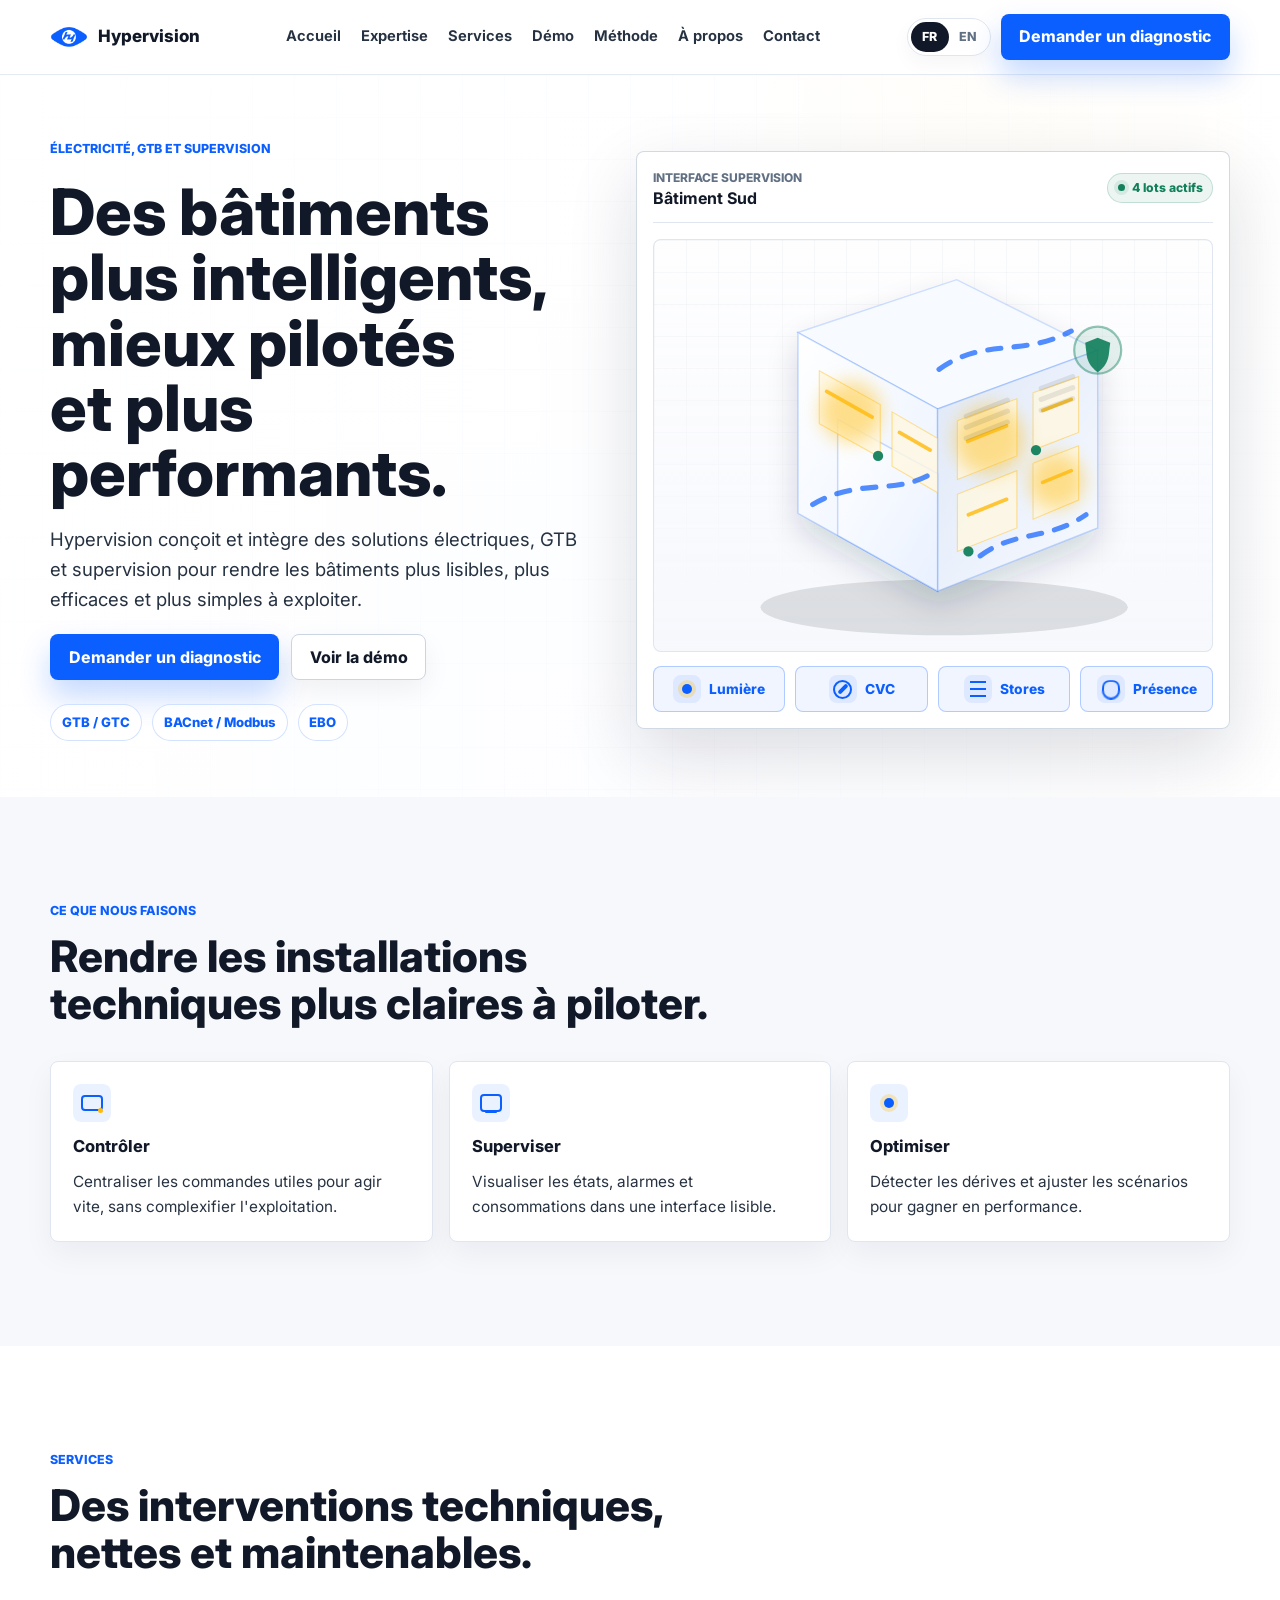
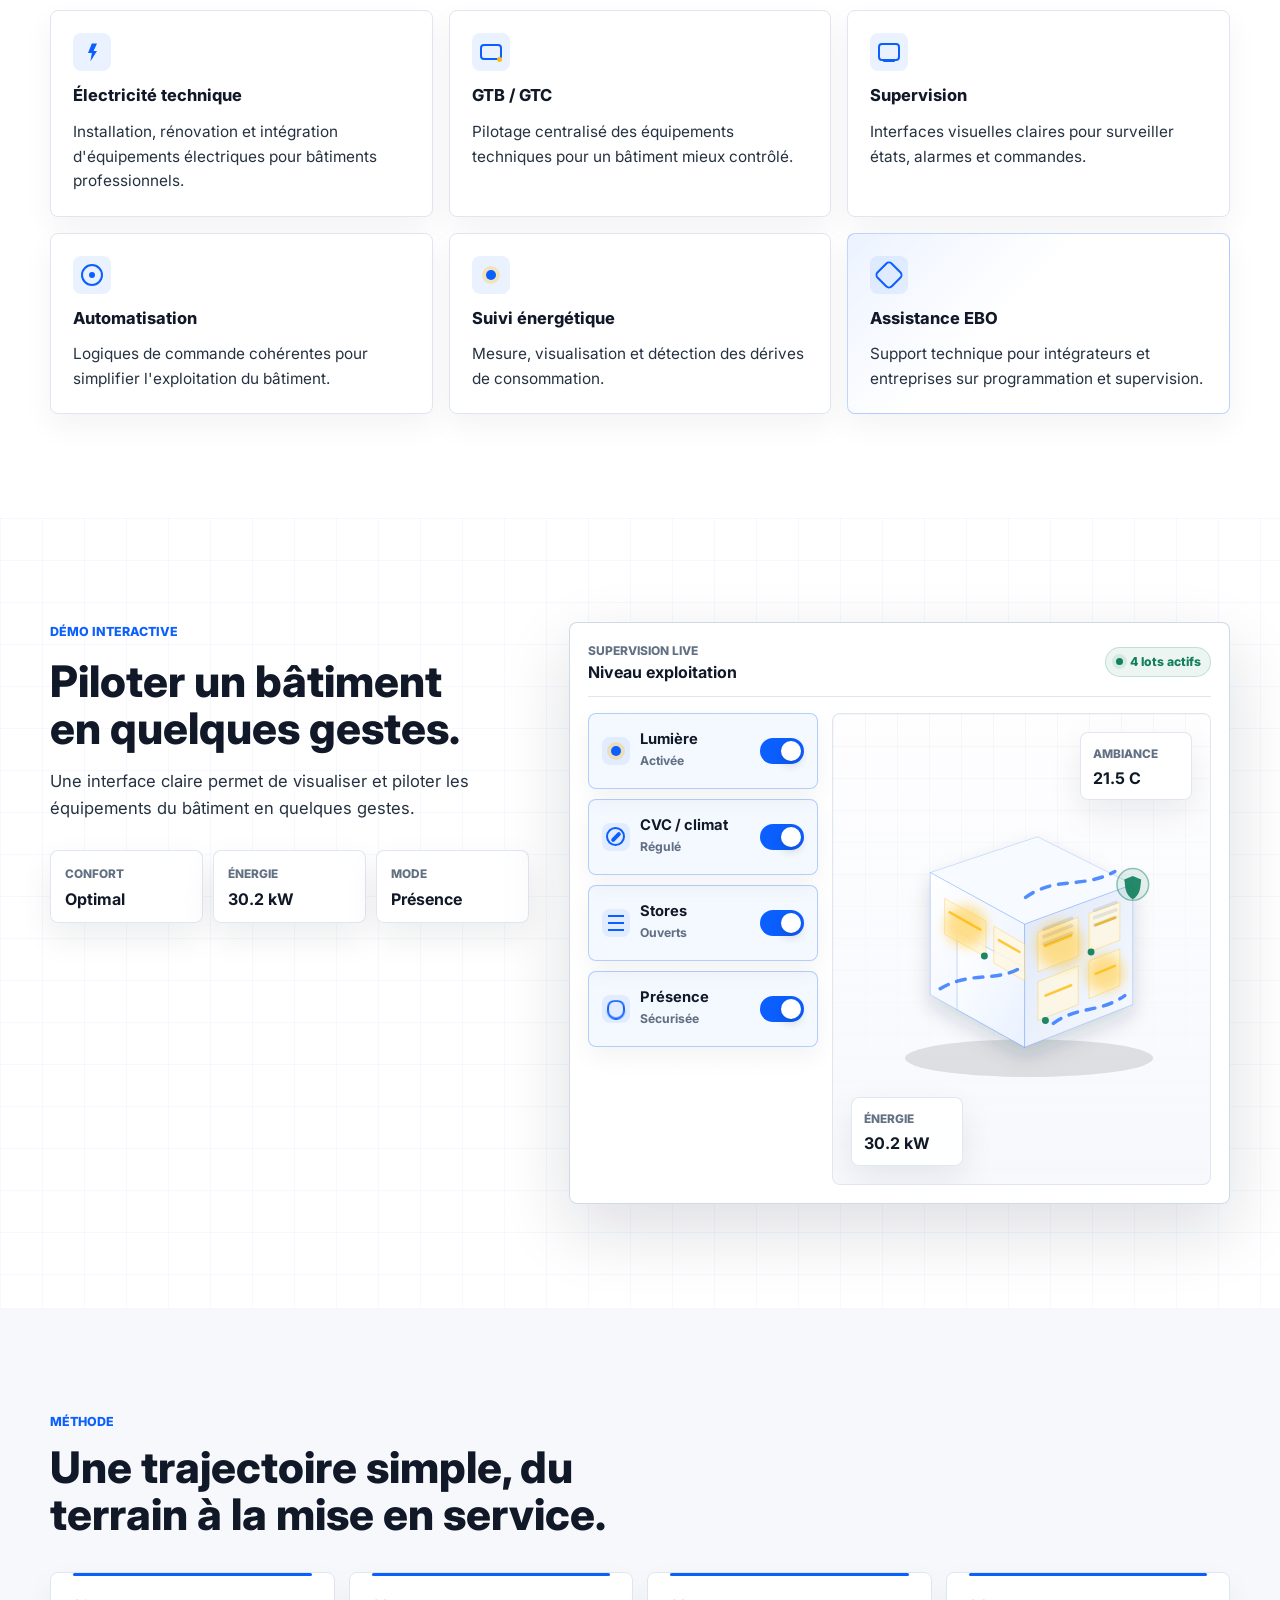
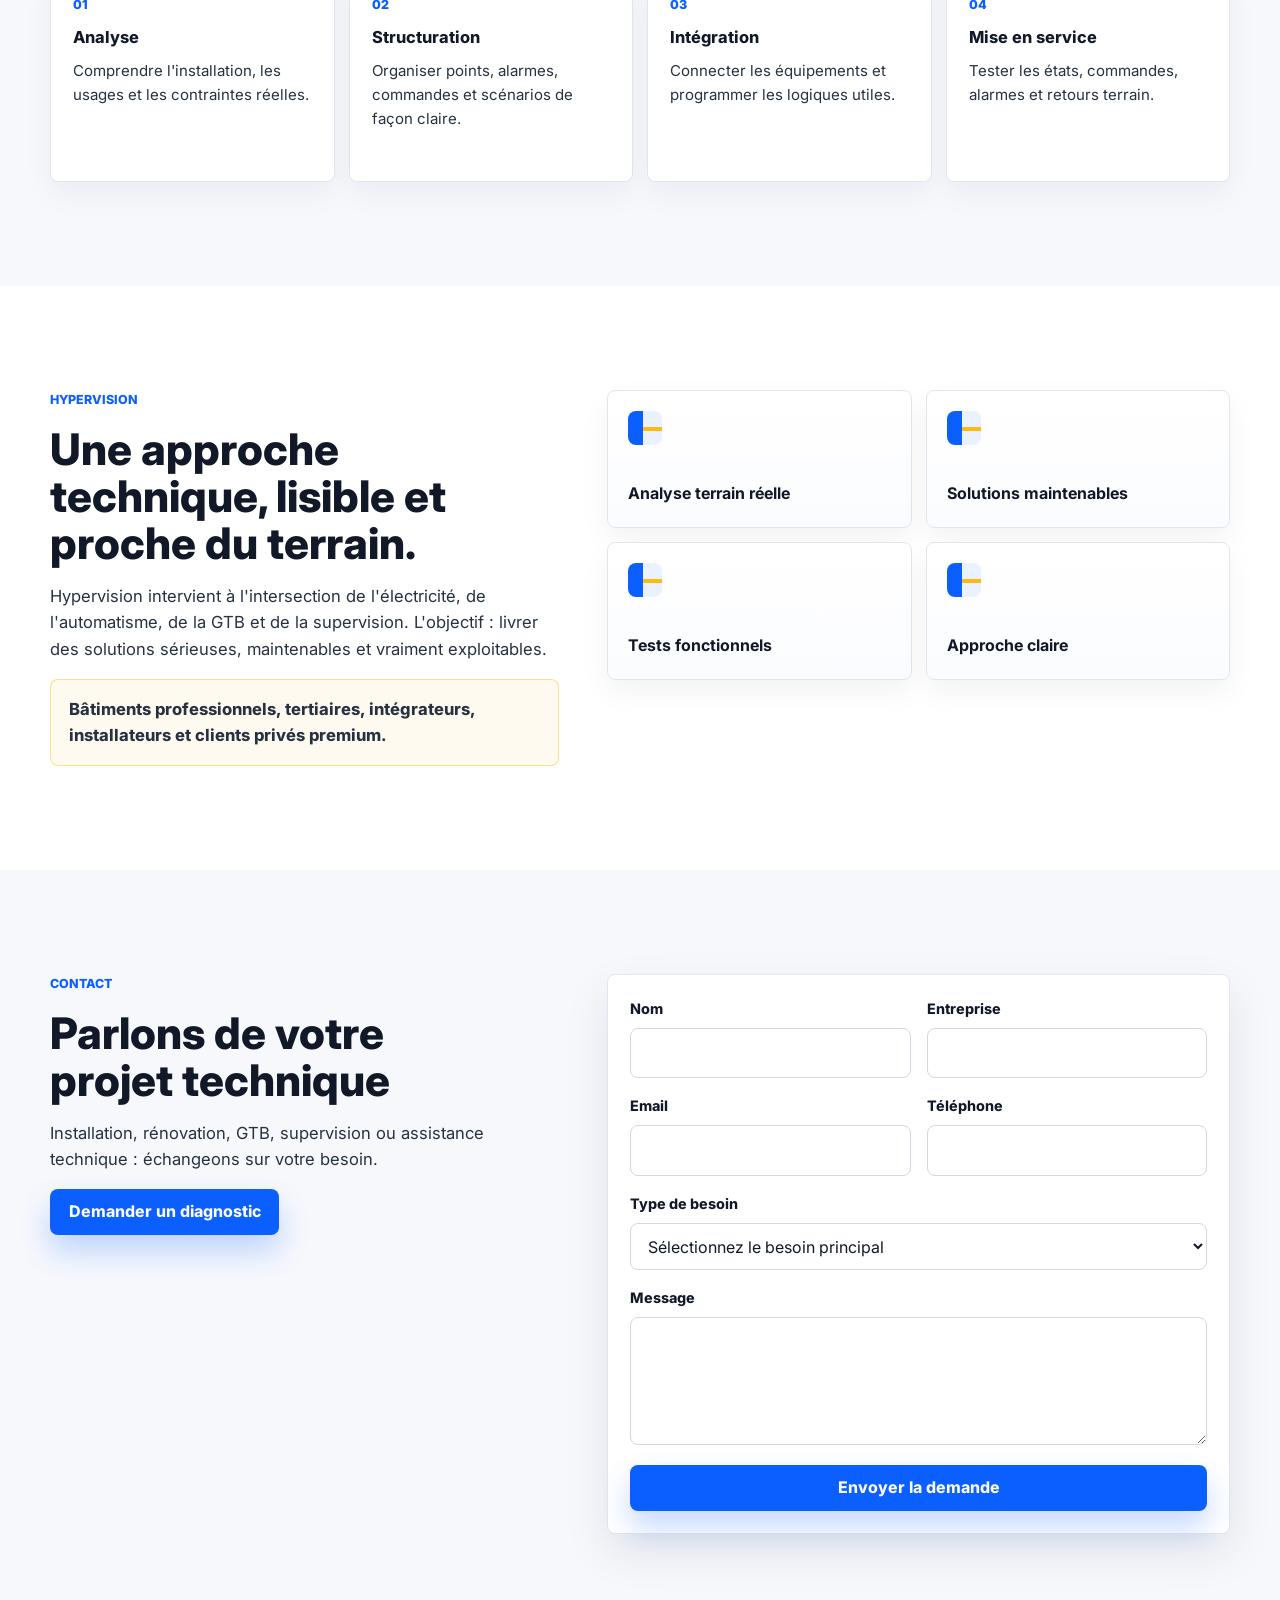
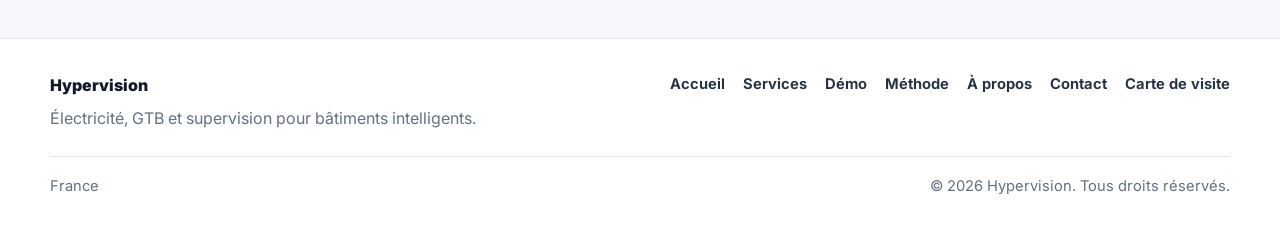
==== index.html @ f136e0fd "Version 5.1 (Cart link)" ====
<!doctype html>
<html lang="fr">
  <head>
    <meta charset="UTF-8" />
    <meta name="viewport" content="width=device-width, initial-scale=1.0" />
    <title>Hypervision - &Eacute;lectricit&eacute;, GTB et supervision pour b&acirc;timents intelligents</title>
    <meta
      name="description"
      content="Hypervision con&ccedil;oit et int&egrave;gre des solutions d'&eacute;lectricit&eacute; technique, GTB, supervision, automatisation et suivi &eacute;nerg&eacute;tique pour rendre les b&acirc;timents plus lisibles et performants."
    />
    <meta
      name="keywords"
      content="GTB, GTC, BMS, smart building, supervision b&acirc;timent, hypervision, &eacute;lectricit&eacute; technique, automatisation b&acirc;timent, suivi &eacute;nerg&eacute;tique, BACnet, Modbus, EBO"
    />
    <meta name="author" content="Hypervision" />
    <meta name="theme-color" content="#0C5FFF" />
    <meta property="og:type" content="website" />
    <meta property="og:locale" content="fr_FR" />
    <meta property="og:site_name" content="Hypervision" />
    <meta
      property="og:title"
      content="Hypervision - &Eacute;lectricit&eacute;, GTB et supervision pour b&acirc;timents intelligents"
    />
    <meta
      property="og:description"
      content="&Eacute;lectricit&eacute; technique, GTB, supervision, automatisation et suivi &eacute;nerg&eacute;tique pour b&acirc;timents professionnels et intelligents."
    />
    <meta property="og:image" content="assets/img/favicon.png" />
    <meta name="twitter:card" content="summary_large_image" />
    <link rel="preconnect" href="https://fonts.googleapis.com" />
    <link rel="preconnect" href="https://fonts.gstatic.com" crossorigin />
    <link
      href="https://fonts.googleapis.com/css2?family=Inter:wght@400;500;600;700;800&display=swap"
      rel="stylesheet"
    />
    <link rel="icon" type="image/png" href="assets/img/favicon.png" />
    <link rel="stylesheet" href="styles.css" />
  </head>
  <body>
    <header class="site-header">
      <nav class="container nav" aria-label="Navigation principale">
        <a class="brand-lockup" href="#accueil" aria-label="Hypervision accueil">
          <img src="assets/img/favicon.png" alt="" aria-hidden="true" />
          <span>Hypervision</span>
        </a>

        <div class="nav-panel" id="site-navigation">
          <a href="#accueil" data-i18n="navHome">Accueil</a>
          <a href="#actions" data-i18n="navActions">Expertise</a>
          <a href="#services" data-i18n="navServices">Services</a>
          <a href="#demo" data-i18n="navDemo">D&eacute;mo</a>
          <a href="#methode" data-i18n="navMethod">M&eacute;thode</a>
          <a href="#apropos" data-i18n="navAbout">&Agrave; propos</a>
          <a href="#contact" data-i18n="navContact">Contact</a>
          <a class="btn btn-primary nav-mobile-cta" href="#contact" data-i18n="diagnosticCta">Demander un diagnostic</a>
        </div>

        <div class="header-actions">
          <div class="lang-switch" role="group" aria-label="Choix de la langue">
            <button class="lang-btn is-active" type="button" data-lang="fr" aria-pressed="true">FR</button>
            <button class="lang-btn" type="button" data-lang="en" aria-pressed="false">EN</button>
          </div>
          <a class="btn btn-primary nav-cta" href="#contact" data-i18n="diagnosticCta">Demander un diagnostic</a>
          <button class="menu-toggle" type="button" aria-controls="site-navigation" aria-expanded="false">
            <span class="menu-line"></span>
            <span class="menu-line"></span>
            <span class="menu-line"></span>
            <span class="visually-hidden" data-i18n="menuLabel">Ouvrir la navigation</span>
          </button>
        </div>
      </nav>
    </header>

    <main>
      <section class="hero-section" id="accueil">
        <div class="container hero-grid">
          <div class="hero-copy reveal">
            <p class="eyebrow" data-i18n="heroKicker">&Eacute;lectricit&eacute;, GTB et supervision</p>
            <h1 data-i18n="heroTitle">Des b&acirc;timents plus intelligents, mieux pilot&eacute;s et plus performants.</h1>
            <p class="hero-subtitle" data-i18n="heroSubtitle">
              Hypervision con&ccedil;oit et int&egrave;gre des solutions &eacute;lectriques, GTB et supervision pour rendre les b&acirc;timents plus lisibles, plus efficaces et plus simples &agrave; exploiter.
            </p>
            <div class="hero-actions">
              <a class="btn btn-primary" href="#contact" data-i18n="heroPrimary">Demander un diagnostic</a>
              <a class="btn btn-secondary" href="#demo" data-i18n="heroSecondary">Voir la d&eacute;mo</a>
            </div>
            <div class="hero-signals" aria-label="Expertises cl&eacute;s">
              <span>GTB / GTC</span>
              <span>BACnet / Modbus</span>
              <span>EBO</span>
            </div>
          </div>

          <div class="hero-demo reveal" data-smart-demo="hero">
            <div class="demo-shell demo-shell-compact" aria-label="Aper&ccedil;u interactif de pilotage smart building">
              <div class="demo-topbar">
                <div>
                  <span class="demo-kicker" data-i18n="heroDemoKicker">Interface supervision</span>
                  <strong data-i18n="heroDemoTitle">B&acirc;timent Sud</strong>
                </div>
                <span class="live-indicator" data-status-summary>4 lots actifs</span>
              </div>

              <div class="building-card">
                <div class="ambient-grid" aria-hidden="true"></div>
                <svg class="building-svg" viewBox="0 0 760 560" role="img" aria-labelledby="hero-building-title">
                  <title id="hero-building-title">Illustration interactive d'un b&acirc;timent supervis&eacute;</title>
                  <defs>
                    <linearGradient id="glassHero" x1="0" x2="1" y1="0" y2="1">
                      <stop offset="0%" stop-color="#ffffff" />
                      <stop offset="100%" stop-color="#e9f1ff" />
                    </linearGradient>
                    <linearGradient id="sideHero" x1="0" x2="1" y1="0" y2="1">
                      <stop offset="0%" stop-color="#dfe8f8" />
                      <stop offset="100%" stop-color="#f7faff" />
                    </linearGradient>
                    <filter id="softShadowHero" x="-20%" y="-20%" width="140%" height="150%">
                      <feDropShadow dx="0" dy="20" stdDeviation="20" flood-color="#13233f" flood-opacity="0.16" />
                    </filter>
                  </defs>
                  <g class="building-shadow">
                    <ellipse cx="395" cy="500" rx="250" ry="38"></ellipse>
                  </g>
                  <g class="building-body" filter="url(#softShadowHero)">
                    <polygon class="roof-plane" points="196 126 412 54 604 150 386 230"></polygon>
                    <polygon class="left-plane" points="196 126 386 230 386 478 196 372"></polygon>
                    <polygon class="right-plane" points="386 230 604 150 604 392 386 478"></polygon>
                    <polygon class="front-plane" points="250 244 386 318 386 478 250 402"></polygon>
                  </g>
                  <g class="room-grid">
                    <polygon class="room room-a" points="225 178 308 224 308 296 225 250"></polygon>
                    <polygon class="room room-b" points="324 234 386 270 386 344 324 308"></polygon>
                    <polygon class="room room-c" points="413 246 494 216 494 294 413 326"></polygon>
                    <polygon class="room room-d" points="516 208 578 186 578 262 516 286"></polygon>
                    <polygon class="room room-e" points="413 346 494 314 494 392 413 424"></polygon>
                    <polygon class="room room-f" points="516 304 578 280 578 354 516 380"></polygon>
                  </g>
                  <g class="room-light">
                    <circle cx="268" cy="234" r="42"></circle>
                    <circle cx="457" cy="272" r="48"></circle>
                    <circle cx="548" cy="328" r="38"></circle>
                  </g>
                  <g class="window-lines">
                    <path d="M235 206 L297 241"></path>
                    <path d="M334 262 L376 286"></path>
                    <path d="M427 274 L480 253"></path>
                    <path d="M529 232 L568 217"></path>
                    <path d="M428 374 L480 353"></path>
                    <path d="M529 330 L568 314"></path>
                  </g>
                  <g class="blind-set">
                    <path d="M425 258 L481 236"></path>
                    <path d="M425 273 L481 251"></path>
                    <path d="M425 288 L481 266"></path>
                    <path d="M527 220 L570 204"></path>
                    <path d="M527 235 L570 219"></path>
                    <path d="M527 250 L570 234"></path>
                  </g>
                  <g class="hvac-flow">
                    <path d="M216 360 C280 322 332 350 384 314"></path>
                    <path d="M388 176 C450 132 500 160 568 124"></path>
                    <path d="M444 430 C493 394 536 410 588 374"></path>
                  </g>
                  <g class="security-layer">
                    <circle cx="604" cy="150" r="32"></circle>
                    <path d="M604 133 L621 140 L619 157 C617 169 610 176 604 180 C598 176 591 169 589 157 L587 140 Z"></path>
                  </g>
                  <g class="presence-dots">
                    <circle cx="305" cy="294" r="7"></circle>
                    <circle cx="520" cy="286" r="7"></circle>
                    <circle cx="428" cy="424" r="7"></circle>
                  </g>
                </svg>
              </div>

              <div class="hero-control-row" aria-label="Commandes rapides">
                <button class="control-chip" type="button" data-demo-control="lights" aria-pressed="true">
                  <span class="chip-icon chip-icon-light" aria-hidden="true"></span>
                  <span data-i18n="controlLights">Lumi&egrave;re</span>
                </button>
                <button class="control-chip" type="button" data-demo-control="climate" aria-pressed="true">
                  <span class="chip-icon chip-icon-climate" aria-hidden="true"></span>
                  <span data-i18n="controlClimate">CVC</span>
                </button>
                <button class="control-chip" type="button" data-demo-control="blinds" aria-pressed="true">
                  <span class="chip-icon chip-icon-blinds" aria-hidden="true"></span>
                  <span data-i18n="controlBlinds">Stores</span>
                </button>
                <button class="control-chip" type="button" data-demo-control="security" aria-pressed="true">
                  <span class="chip-icon chip-icon-security" aria-hidden="true"></span>
                  <span data-i18n="controlSecurity">Pr&eacute;sence</span>
                </button>
              </div>
            </div>
          </div>
        </div>
      </section>

      <section class="section actions-section" id="actions">
        <div class="container">
          <div class="section-heading reveal">
            <p class="eyebrow" data-i18n="actionsEyebrow">Ce que nous faisons</p>
            <h2 data-i18n="actionsTitle">Rendre les installations techniques plus claires &agrave; piloter.</h2>
          </div>

          <div class="action-grid">
            <article class="premium-card reveal">
              <span class="card-icon icon-control" aria-hidden="true"></span>
              <h3 data-i18n="actionControlTitle">Contr&ocirc;ler</h3>
              <p data-i18n="actionControlText">Centraliser les commandes utiles pour agir vite, sans complexifier l'exploitation.</p>
            </article>
            <article class="premium-card reveal">
              <span class="card-icon icon-supervise" aria-hidden="true"></span>
              <h3 data-i18n="actionSuperviseTitle">Superviser</h3>
              <p data-i18n="actionSuperviseText">Visualiser les &eacute;tats, alarmes et consommations dans une interface lisible.</p>
            </article>
            <article class="premium-card reveal">
              <span class="card-icon icon-optimize" aria-hidden="true"></span>
              <h3 data-i18n="actionOptimizeTitle">Optimiser</h3>
              <p data-i18n="actionOptimizeText">D&eacute;tecter les d&eacute;rives et ajuster les sc&eacute;narios pour gagner en performance.</p>
            </article>
          </div>
        </div>
      </section>

      <section class="section services-section" id="services">
        <div class="container">
          <div class="section-heading reveal">
            <p class="eyebrow" data-i18n="servicesEyebrow">Services</p>
            <h2 data-i18n="servicesTitle">Des interventions techniques, nettes et maintenables.</h2>
          </div>

          <div class="service-grid">
            <article class="service-card reveal">
              <span class="service-icon service-icon-electric" aria-hidden="true"></span>
              <h3 data-i18n="serviceElectricalTitle">&Eacute;lectricit&eacute; technique</h3>
              <p data-i18n="serviceElectricalText">Installation, r&eacute;novation et int&eacute;gration d'&eacute;quipements &eacute;lectriques pour b&acirc;timents professionnels.</p>
            </article>
            <article class="service-card reveal">
              <span class="service-icon service-icon-bms" aria-hidden="true"></span>
              <h3 data-i18n="serviceBmsTitle">GTB / GTC</h3>
              <p data-i18n="serviceBmsText">Pilotage centralis&eacute; des &eacute;quipements techniques pour un b&acirc;timent mieux contr&ocirc;l&eacute;.</p>
            </article>
            <article class="service-card reveal">
              <span class="service-icon service-icon-screen" aria-hidden="true"></span>
              <h3 data-i18n="serviceSupervisionTitle">Supervision</h3>
              <p data-i18n="serviceSupervisionText">Interfaces visuelles claires pour surveiller &eacute;tats, alarmes et commandes.</p>
            </article>
            <article class="service-card reveal">
              <span class="service-icon service-icon-automation" aria-hidden="true"></span>
              <h3 data-i18n="serviceAutomationTitle">Automatisation</h3>
              <p data-i18n="serviceAutomationText">Logiques de commande coh&eacute;rentes pour simplifier l'exploitation du b&acirc;timent.</p>
            </article>
            <article class="service-card reveal">
              <span class="service-icon service-icon-energy" aria-hidden="true"></span>
              <h3 data-i18n="serviceEnergyTitle">Suivi &eacute;nerg&eacute;tique</h3>
              <p data-i18n="serviceEnergyText">Mesure, visualisation et d&eacute;tection des d&eacute;rives de consommation.</p>
            </article>
            <article class="service-card reveal service-card-highlight">
              <span class="service-icon service-icon-support" aria-hidden="true"></span>
              <h3 data-i18n="serviceEboTitle">Assistance EBO</h3>
              <p data-i18n="serviceEboText">Support technique pour int&eacute;grateurs et entreprises sur programmation et supervision.</p>
            </article>
          </div>
        </div>
      </section>

      <section class="section demo-section" id="demo">
        <div class="container demo-layout">
          <div class="demo-copy reveal">
            <p class="eyebrow" data-i18n="demoEyebrow">D&eacute;mo interactive</p>
            <h2 data-i18n="demoTitle">Piloter un b&acirc;timent en quelques gestes.</h2>
            <p data-i18n="demoText">
              Une interface claire permet de visualiser et piloter les &eacute;quipements du b&acirc;timent en quelques gestes.
            </p>
            <div class="demo-metrics" aria-label="Indicateurs de demo">
              <div>
                <span data-i18n="metricComfort">Confort</span>
                <strong data-comfort-value>Optimal</strong>
              </div>
              <div>
                <span data-i18n="metricEnergy">&Eacute;nergie</span>
                <strong data-energy-value>32.4 kW</strong>
              </div>
              <div>
                <span data-i18n="metricMode">Mode</span>
                <strong data-mode-value>Pr&eacute;sence</strong>
              </div>
            </div>
          </div>

          <div class="demo-shell demo-shell-large reveal" data-smart-demo="main" aria-label="D&eacute;mo interactive smart building">
            <div class="demo-topbar">
              <div>
                <span class="demo-kicker" data-i18n="demoPanelKicker">Supervision live</span>
                <strong data-i18n="demoPanelTitle">Niveau exploitation</strong>
              </div>
              <span class="live-indicator" data-status-summary>4 lots actifs</span>
            </div>

            <div class="demo-workspace">
              <div class="control-panel" aria-label="Commandes du b&acirc;timent">
                <button class="smart-switch" type="button" data-demo-control="lights" aria-pressed="true">
                  <span class="switch-copy">
                    <span class="switch-icon switch-icon-light" aria-hidden="true"></span>
                    <span>
                      <strong data-i18n="switchLightsTitle">Lumi&egrave;re</strong>
                      <small data-control-state="lights">Activ&eacute;e</small>
                    </span>
                  </span>
                  <span class="switch-track" aria-hidden="true"><span></span></span>
                </button>
                <button class="smart-switch" type="button" data-demo-control="climate" aria-pressed="true">
                  <span class="switch-copy">
                    <span class="switch-icon switch-icon-climate" aria-hidden="true"></span>
                    <span>
                      <strong data-i18n="switchClimateTitle">CVC / climat</strong>
                      <small data-control-state="climate">R&eacute;gul&eacute;</small>
                    </span>
                  </span>
                  <span class="switch-track" aria-hidden="true"><span></span></span>
                </button>
                <button class="smart-switch" type="button" data-demo-control="blinds" aria-pressed="true">
                  <span class="switch-copy">
                    <span class="switch-icon switch-icon-blinds" aria-hidden="true"></span>
                    <span>
                      <strong data-i18n="switchBlindsTitle">Stores</strong>
                      <small data-control-state="blinds">Ouverts</small>
                    </span>
                  </span>
                  <span class="switch-track" aria-hidden="true"><span></span></span>
                </button>
                <button class="smart-switch" type="button" data-demo-control="security" aria-pressed="true">
                  <span class="switch-copy">
                    <span class="switch-icon switch-icon-security" aria-hidden="true"></span>
                    <span>
                      <strong data-i18n="switchSecurityTitle">Pr&eacute;sence</strong>
                      <small data-control-state="security">S&eacute;curis&eacute;e</small>
                    </span>
                  </span>
                  <span class="switch-track" aria-hidden="true"><span></span></span>
                </button>
              </div>

              <div class="building-card building-card-large">
                <div class="ambient-grid" aria-hidden="true"></div>
                <svg class="building-svg" viewBox="0 0 760 560" role="img" aria-labelledby="main-building-title">
                  <title id="main-building-title">B&acirc;timent interactif avec zones d'&eacute;clairage, CVC, stores et pr&eacute;sence</title>
                  <defs>
                    <linearGradient id="glassMain" x1="0" x2="1" y1="0" y2="1">
                      <stop offset="0%" stop-color="#ffffff" />
                      <stop offset="100%" stop-color="#e9f1ff" />
                    </linearGradient>
                    <linearGradient id="sideMain" x1="0" x2="1" y1="0" y2="1">
                      <stop offset="0%" stop-color="#dfe8f8" />
                      <stop offset="100%" stop-color="#f7faff" />
                    </linearGradient>
                    <filter id="softShadowMain" x="-20%" y="-20%" width="140%" height="150%">
                      <feDropShadow dx="0" dy="20" stdDeviation="20" flood-color="#13233f" flood-opacity="0.16" />
                    </filter>
                  </defs>
                  <g class="building-shadow">
                    <ellipse cx="395" cy="500" rx="250" ry="38"></ellipse>
                  </g>
                  <g class="building-body" filter="url(#softShadowMain)">
                    <polygon class="roof-plane" points="196 126 412 54 604 150 386 230"></polygon>
                    <polygon class="left-plane" points="196 126 386 230 386 478 196 372"></polygon>
                    <polygon class="right-plane" points="386 230 604 150 604 392 386 478"></polygon>
                    <polygon class="front-plane" points="250 244 386 318 386 478 250 402"></polygon>
                  </g>
                  <g class="room-grid">
                    <polygon class="room room-a" points="225 178 308 224 308 296 225 250"></polygon>
                    <polygon class="room room-b" points="324 234 386 270 386 344 324 308"></polygon>
                    <polygon class="room room-c" points="413 246 494 216 494 294 413 326"></polygon>
                    <polygon class="room room-d" points="516 208 578 186 578 262 516 286"></polygon>
                    <polygon class="room room-e" points="413 346 494 314 494 392 413 424"></polygon>
                    <polygon class="room room-f" points="516 304 578 280 578 354 516 380"></polygon>
                  </g>
                  <g class="room-light">
                    <circle cx="268" cy="234" r="42"></circle>
                    <circle cx="457" cy="272" r="48"></circle>
                    <circle cx="548" cy="328" r="38"></circle>
                  </g>
                  <g class="window-lines">
                    <path d="M235 206 L297 241"></path>
                    <path d="M334 262 L376 286"></path>
                    <path d="M427 274 L480 253"></path>
                    <path d="M529 232 L568 217"></path>
                    <path d="M428 374 L480 353"></path>
                    <path d="M529 330 L568 314"></path>
                  </g>
                  <g class="blind-set">
                    <path d="M425 258 L481 236"></path>
                    <path d="M425 273 L481 251"></path>
                    <path d="M425 288 L481 266"></path>
                    <path d="M527 220 L570 204"></path>
                    <path d="M527 235 L570 219"></path>
                    <path d="M527 250 L570 234"></path>
                  </g>
                  <g class="hvac-flow">
                    <path d="M216 360 C280 322 332 350 384 314"></path>
                    <path d="M388 176 C450 132 500 160 568 124"></path>
                    <path d="M444 430 C493 394 536 410 588 374"></path>
                  </g>
                  <g class="security-layer">
                    <circle cx="604" cy="150" r="32"></circle>
                    <path d="M604 133 L621 140 L619 157 C617 169 610 176 604 180 C598 176 591 169 589 157 L587 140 Z"></path>
                  </g>
                  <g class="presence-dots">
                    <circle cx="305" cy="294" r="7"></circle>
                    <circle cx="520" cy="286" r="7"></circle>
                    <circle cx="428" cy="424" r="7"></circle>
                  </g>
                </svg>

                <div class="floating-status floating-status-energy">
                  <span data-i18n="floatingEnergy">&Eacute;nergie</span>
                  <strong data-energy-value>32.4 kW</strong>
                </div>
                <div class="floating-status floating-status-temp">
                  <span data-i18n="floatingTemp">Ambiance</span>
                  <strong data-temp-value>21.5 C</strong>
                </div>
              </div>
            </div>
          </div>
        </div>
      </section>

      <section class="section method-section" id="methode">
        <div class="container">
          <div class="section-heading reveal">
            <p class="eyebrow" data-i18n="methodEyebrow">M&eacute;thode</p>
            <h2 data-i18n="methodTitle">Une trajectoire simple, du terrain &agrave; la mise en service.</h2>
          </div>

          <ol class="method-list">
            <li class="method-step reveal">
              <span>01</span>
              <h3 data-i18n="methodStep1Title">Analyse</h3>
              <p data-i18n="methodStep1Text">Comprendre l'installation, les usages et les contraintes r&eacute;elles.</p>
            </li>
            <li class="method-step reveal">
              <span>02</span>
              <h3 data-i18n="methodStep2Title">Structuration</h3>
              <p data-i18n="methodStep2Text">Organiser points, alarmes, commandes et sc&eacute;narios de fa&ccedil;on claire.</p>
            </li>
            <li class="method-step reveal">
              <span>03</span>
              <h3 data-i18n="methodStep3Title">Int&eacute;gration</h3>
              <p data-i18n="methodStep3Text">Connecter les &eacute;quipements et programmer les logiques utiles.</p>
            </li>
            <li class="method-step reveal">
              <span>04</span>
              <h3 data-i18n="methodStep4Title">Mise en service</h3>
              <p data-i18n="methodStep4Text">Tester les &eacute;tats, commandes, alarmes et retours terrain.</p>
            </li>
          </ol>
        </div>
      </section>

      <section class="section about-section" id="apropos">
        <div class="container about-grid">
          <div class="about-copy reveal">
            <p class="eyebrow" data-i18n="aboutEyebrow">Hypervision</p>
            <h2 data-i18n="aboutTitle">Une approche technique, lisible et proche du terrain.</h2>
            <p data-i18n="aboutText">
              Hypervision intervient &agrave; l'intersection de l'&eacute;lectricit&eacute;, de l'automatisme, de la GTB et de la supervision. L'objectif : livrer des solutions s&eacute;rieuses, maintenables et vraiment exploitables.
            </p>
            <p class="audience-line" data-i18n="aboutAudience">
              B&acirc;timents professionnels, tertiaires, int&eacute;grateurs, installateurs et clients priv&eacute;s premium.
            </p>
          </div>

          <div class="credibility-grid reveal">
            <article>
              <span class="mini-mark"></span>
              <strong data-i18n="credibilityBlock1">Analyse terrain r&eacute;elle</strong>
            </article>
            <article>
              <span class="mini-mark"></span>
              <strong data-i18n="credibilityBlock2">Solutions maintenables</strong>
            </article>
            <article>
              <span class="mini-mark"></span>
              <strong data-i18n="credibilityBlock3">Tests fonctionnels</strong>
            </article>
            <article>
              <span class="mini-mark"></span>
              <strong data-i18n="credibilityBlock4">Approche claire</strong>
            </article>
          </div>
        </div>
      </section>

      <section class="section contact-section" id="contact">
        <div class="container contact-grid">
          <div class="contact-copy reveal">
            <p class="eyebrow" data-i18n="contactEyebrow">Contact</p>
            <h2 data-i18n="contactTitle">Parlons de votre projet technique</h2>
            <p data-i18n="contactText">
              Installation, r&eacute;novation, GTB, supervision ou assistance technique : &eacute;changeons sur votre besoin.
            </p>
            <a class="btn btn-primary" href="#lead-form" data-i18n="contactCta">Demander un diagnostic</a>
          </div>

          <form class="lead-form reveal" id="lead-form" action="#" method="post">
            <div class="form-row">
              <label for="name" data-i18n="formName">Nom</label>
              <input id="name" name="name" type="text" autocomplete="name" required />
            </div>
            <div class="form-row">
              <label for="company" data-i18n="formCompany">Entreprise</label>
              <input id="company" name="company" type="text" autocomplete="organization" />
            </div>
            <div class="form-row">
              <label for="email" data-i18n="formEmail">Email</label>
              <input id="email" name="email" type="email" autocomplete="email" required />
            </div>
            <div class="form-row">
              <label for="phone" data-i18n="formPhone">T&eacute;l&eacute;phone</label>
              <input id="phone" name="phone" type="tel" autocomplete="tel" />
            </div>
            <div class="form-row form-row-full">
              <label for="need" data-i18n="formNeed">Type de besoin</label>
              <select id="need" name="need" required>
                <option value="" selected disabled data-i18n="formNeedPlaceholder">S&eacute;lectionnez le besoin principal</option>
                <option value="electricite-technique" data-i18n="formOptionElectrical">&Eacute;lectricit&eacute; technique</option>
                <option value="gtb-supervision" data-i18n="formOptionBms">GTB / supervision</option>
                <option value="automatisation" data-i18n="formOptionAutomation">Automatisation</option>
                <option value="suivi-energetique" data-i18n="formOptionEnergy">Suivi &eacute;nerg&eacute;tique</option>
                <option value="assistance-ebo" data-i18n="formOptionEbo">Assistance EBO / int&eacute;grateur</option>
                <option value="autre" data-i18n="formOptionOther">Autre demande technique</option>
              </select>
            </div>
            <div class="form-row form-row-full">
              <label for="message" data-i18n="formMessage">Message</label>
              <textarea id="message" name="message" rows="4" required></textarea>
            </div>
            <button class="btn btn-primary form-submit" type="submit" data-i18n="formSubmit">
              Envoyer la demande
            </button>
          </form>
        </div>
      </section>
    </main>

    <footer class="site-footer">
      <div class="container footer-grid">
        <div>
          <a class="footer-brand" href="#accueil">Hypervision</a>
          <p data-i18n="footerTagline">&Eacute;lectricit&eacute;, GTB et supervision pour b&acirc;timents intelligents.</p>
        </div>
        <nav class="footer-links" aria-label="Navigation pied de page">
          <a href="#accueil" data-i18n="navHome">Accueil</a>
          <a href="#services" data-i18n="navServices">Services</a>
          <a href="#demo" data-i18n="navDemo">D&eacute;mo</a>
          <a href="#methode" data-i18n="navMethod">M&eacute;thode</a>
          <a href="#apropos" data-i18n="navAbout">&Agrave; propos</a>
          <a href="#contact" data-i18n="navContact">Contact</a>
          <a href="business-card.html">Carte de visite</a>
        </nav>
        <div class="footer-meta">
          <span data-i18n="footerCountry">France</span>
          <span>&copy; <span id="year"></span> Hypervision. <span data-i18n="footerRights">Tous droits r&eacute;serv&eacute;s.</span></span>
        </div>
      </div>
    </footer>

    <script src="script.js"></script>
  </body>
</html>
---- styles.css ----
:root {
  --blue: #0c5fff;
  --blue-700: #0848c9;
  --yellow: #ffbb0c;
  --ink: #111827;
  --ink-2: #263241;
  --muted: #627084;
  --line: #dfe6f0;
  --line-strong: #cbd5e1;
  --surface: #f6f8fc;
  --surface-2: #eef3fb;
  --white: #ffffff;
  --green: #12805c;
  --red: #c74444;
  --shadow-soft: 0 18px 46px rgba(17, 24, 39, 0.09);
  --shadow-deep: 0 26px 70px rgba(17, 24, 39, 0.14);
  --radius: 8px;
  --container-max: 1180px;
}

* {
  box-sizing: border-box;
}

html {
  scroll-behavior: smooth;
}

body {
  margin: 0;
  font-family: "Inter", system-ui, -apple-system, BlinkMacSystemFont, "Segoe UI", sans-serif;
  color: var(--ink);
  background: var(--white);
  line-height: 1.6;
  overflow-x: hidden;
  text-rendering: optimizeLegibility;
}

body.nav-open {
  overflow: hidden;
}

img {
  display: block;
  max-width: 100%;
}

a {
  color: inherit;
}

button,
input,
select,
textarea {
  font: inherit;
}

button {
  color: inherit;
}

.container {
  width: 100%;
  max-width: calc(var(--container-max) + 32px);
  margin-inline: auto;
  padding-inline: 16px;
}

.section {
  padding: 104px 0;
}

.section-heading {
  display: grid;
  gap: 12px;
  max-width: 760px;
}

h1,
h2,
h3,
p {
  margin: 0;
}

h1 {
  max-width: 790px;
  color: var(--ink);
  font-size: clamp(2.55rem, 5vw, 4.55rem);
  line-height: 1.02;
  font-weight: 800;
  text-wrap: balance;
}

h2 {
  color: var(--ink);
  font-size: clamp(1.9rem, 3.4vw, 3.1rem);
  line-height: 1.08;
  font-weight: 800;
  text-wrap: balance;
}

h3 {
  color: var(--ink);
  font-size: 1.03rem;
  line-height: 1.25;
  font-weight: 760;
}

p {
  color: var(--muted);
}

.eyebrow {
  color: var(--blue);
  font-size: 0.78rem;
  font-weight: 800;
  letter-spacing: 0;
  text-transform: uppercase;
}

.btn {
  display: inline-flex;
  align-items: center;
  justify-content: center;
  min-height: 46px;
  padding: 0.78rem 1.1rem;
  border: 1px solid transparent;
  border-radius: var(--radius);
  font-weight: 760;
  line-height: 1.1;
  text-decoration: none;
  cursor: pointer;
  transition: background-color 0.2s ease, border-color 0.2s ease, color 0.2s ease, transform 0.2s ease, box-shadow 0.2s ease;
}

.btn:hover {
  transform: translateY(-1px);
}

.btn:active {
  transform: translateY(0);
}

.btn:focus-visible,
a:focus-visible,
button:focus-visible,
input:focus-visible,
select:focus-visible,
textarea:focus-visible {
  outline: 3px solid rgba(12, 95, 255, 0.22);
  outline-offset: 3px;
}

.btn-primary {
  color: var(--white);
  background: var(--blue);
  box-shadow: 0 16px 30px rgba(12, 95, 255, 0.24);
}

.btn-primary:hover {
  background: var(--blue-700);
  box-shadow: 0 18px 36px rgba(12, 95, 255, 0.3);
}

.btn-secondary {
  color: var(--ink);
  background: var(--white);
  border-color: var(--line-strong);
  box-shadow: 0 10px 28px rgba(17, 24, 39, 0.06);
}

.btn-secondary:hover {
  color: var(--blue);
  border-color: rgba(12, 95, 255, 0.42);
}

.visually-hidden {
  position: absolute;
  width: 1px;
  height: 1px;
  padding: 0;
  margin: -1px;
  overflow: hidden;
  clip: rect(0, 0, 0, 0);
  white-space: nowrap;
  border: 0;
}

.site-header {
  position: sticky;
  top: 0;
  z-index: 30;
  border-bottom: 1px solid rgba(223, 230, 240, 0.82);
  background: rgba(255, 255, 255, 0.88);
  backdrop-filter: blur(18px);
}

.site-header.is-scrolled {
  box-shadow: 0 14px 36px rgba(17, 24, 39, 0.08);
}

.nav {
  display: flex;
  align-items: center;
  min-height: 74px;
  gap: 22px;
}

.brand-lockup {
  display: inline-flex;
  align-items: center;
  gap: 10px;
  flex: 0 0 auto;
  color: var(--ink);
  font-size: 1.06rem;
  font-weight: 800;
  text-decoration: none;
}

.brand-lockup img {
  width: 38px;
  height: 38px;
  object-fit: contain;
}

.nav-panel {
  display: flex;
  align-items: center;
  justify-content: center;
  gap: 20px;
  flex: 1 1 auto;
}

.nav-panel a:not(.btn),
.footer-links a {
  color: var(--ink-2);
  font-size: 0.92rem;
  font-weight: 670;
  text-decoration: none;
  transition: color 0.2s ease;
}

.nav-panel a:not(.btn):hover,
.footer-links a:hover {
  color: var(--blue);
}

.header-actions {
  display: flex;
  align-items: center;
  gap: 10px;
  margin-left: auto;
}

.lang-switch {
  display: inline-flex;
  align-items: center;
  padding: 3px;
  border: 1px solid var(--line);
  border-radius: 999px;
  background: var(--white);
  box-shadow: 0 8px 20px rgba(17, 24, 39, 0.04);
}

.lang-btn {
  min-width: 38px;
  height: 30px;
  border: 0;
  border-radius: 999px;
  color: var(--muted);
  background: transparent;
  font-size: 0.78rem;
  font-weight: 800;
  cursor: pointer;
  transition: color 0.2s ease, background-color 0.2s ease;
}

.lang-btn.is-active {
  color: var(--white);
  background: var(--ink);
}

.nav-mobile-cta,
.menu-toggle {
  display: none;
}

.menu-toggle {
  width: 42px;
  height: 42px;
  align-items: center;
  justify-content: center;
  flex-direction: column;
  gap: 5px;
  border: 1px solid var(--line);
  border-radius: var(--radius);
  background: var(--white);
  cursor: pointer;
}

.menu-line {
  width: 18px;
  height: 2px;
  background: var(--ink);
  border-radius: 999px;
}

.hero-section {
  position: relative;
  overflow: hidden;
  padding: 64px 0 56px;
  background:
    linear-gradient(rgba(12, 95, 255, 0.055) 1px, transparent 1px),
    linear-gradient(90deg, rgba(12, 95, 255, 0.055) 1px, transparent 1px),
    linear-gradient(180deg, #ffffff 0%, #f7faff 100%);
  background-size: 42px 42px, 42px 42px, auto;
}

.hero-section::before {
  content: "";
  position: absolute;
  inset: 0;
  pointer-events: none;
  background:
    linear-gradient(90deg, rgba(255, 255, 255, 0.96) 0%, rgba(255, 255, 255, 0.72) 48%, rgba(255, 255, 255, 0.94) 100%),
    radial-gradient(circle at 82% 8%, rgba(255, 187, 12, 0.16), transparent 26%);
}

.hero-grid {
  position: relative;
  display: grid;
  grid-template-columns: minmax(0, 0.95fr) minmax(440px, 1.05fr);
  align-items: center;
  gap: 48px;
}

.hero-copy {
  display: grid;
  gap: 20px;
  min-width: 0;
}

.hero-subtitle {
  max-width: 720px;
  color: var(--ink-2);
  font-size: clamp(1rem, 1.6vw, 1.16rem);
}

.hero-actions {
  display: flex;
  flex-wrap: wrap;
  gap: 12px;
}

.hero-signals {
  display: flex;
  flex-wrap: wrap;
  gap: 10px;
  margin-top: 4px;
}

.hero-signals span {
  display: inline-flex;
  align-items: center;
  min-height: 34px;
  padding: 0.42rem 0.68rem;
  border: 1px solid rgba(12, 95, 255, 0.18);
  border-radius: 999px;
  color: var(--blue);
  background: rgba(255, 255, 255, 0.78);
  font-size: 0.82rem;
  font-weight: 800;
}

.hero-demo {
  justify-self: end;
  width: min(100%, 620px);
  min-width: 0;
}

.demo-shell {
  border: 1px solid rgba(203, 213, 225, 0.9);
  border-radius: var(--radius);
  background: rgba(255, 255, 255, 0.9);
  box-shadow: var(--shadow-deep);
}

.demo-shell-compact {
  padding: 16px;
}

.demo-shell-large {
  padding: 18px;
}

.demo-topbar {
  display: flex;
  align-items: center;
  justify-content: space-between;
  gap: 16px;
  min-height: 46px;
  padding-bottom: 14px;
  border-bottom: 1px solid var(--line);
}

.demo-topbar > div {
  display: grid;
  gap: 2px;
}

.demo-kicker {
  color: var(--muted);
  font-size: 0.75rem;
  font-weight: 780;
  text-transform: uppercase;
}

.demo-topbar strong {
  color: var(--ink);
  line-height: 1.2;
}

.live-indicator {
  display: inline-flex;
  align-items: center;
  gap: 7px;
  flex: 0 0 auto;
  min-height: 30px;
  padding: 0.26rem 0.58rem;
  border: 1px solid rgba(18, 128, 92, 0.2);
  border-radius: 999px;
  color: var(--green);
  background: rgba(18, 128, 92, 0.08);
  font-size: 0.76rem;
  font-weight: 800;
}

.live-indicator::before {
  content: "";
  width: 7px;
  height: 7px;
  border-radius: 50%;
  background: currentColor;
  box-shadow: 0 0 0 4px rgba(18, 128, 92, 0.1);
}

.building-card {
  position: relative;
  min-height: 380px;
  margin-top: 16px;
  border: 1px solid rgba(223, 230, 240, 0.98);
  border-radius: var(--radius);
  overflow: hidden;
  background:
    linear-gradient(180deg, rgba(255, 255, 255, 0.92), rgba(246, 248, 252, 0.84)),
    var(--surface);
}

.building-card-large {
  min-height: 470px;
  margin-top: 0;
}

.ambient-grid {
  position: absolute;
  inset: 0;
  background:
    linear-gradient(rgba(17, 24, 39, 0.045) 1px, transparent 1px),
    linear-gradient(90deg, rgba(17, 24, 39, 0.045) 1px, transparent 1px);
  background-size: 32px 32px;
  mask-image: linear-gradient(180deg, rgba(0, 0, 0, 0.72), transparent 88%);
}

.building-svg {
  position: relative;
  z-index: 1;
  display: block;
  width: 100%;
  height: 100%;
  min-height: 380px;
}

.building-card-large .building-svg {
  min-height: 470px;
}

.building-shadow ellipse {
  fill: rgba(17, 24, 39, 0.12);
}

.roof-plane {
  fill: #f7fbff;
  stroke: rgba(12, 95, 255, 0.18);
  stroke-width: 2;
}

.left-plane,
.front-plane {
  fill: url("#glassHero");
  stroke: rgba(12, 95, 255, 0.22);
  stroke-width: 2;
}

.demo-shell-large .left-plane,
.demo-shell-large .front-plane {
  fill: url("#glassMain");
}

.right-plane {
  fill: url("#sideHero");
  stroke: rgba(12, 95, 255, 0.22);
  stroke-width: 2;
}

.demo-shell-large .right-plane {
  fill: url("#sideMain");
}

.room {
  fill: rgba(255, 255, 255, 0.56);
  stroke: rgba(12, 95, 255, 0.2);
  stroke-width: 1.5;
  transition: fill 0.35s ease, stroke 0.35s ease;
}

.room-light circle {
  fill: var(--yellow);
  opacity: 0;
  filter: blur(12px);
  transition: opacity 0.35s ease, transform 0.35s ease;
}

.window-lines path {
  stroke: rgba(12, 95, 255, 0.42);
  stroke-width: 5;
  stroke-linecap: round;
  transition: stroke 0.35s ease, opacity 0.35s ease;
}

.blind-set {
  transform-box: fill-box;
  transform-origin: center;
  transition: opacity 0.35s ease, transform 0.35s ease;
}

.blind-set path {
  stroke: rgba(17, 24, 39, 0.42);
  stroke-width: 7;
  stroke-linecap: round;
}

.hvac-flow {
  opacity: 0;
  transition: opacity 0.35s ease;
}

.hvac-flow path {
  fill: none;
  stroke: rgba(12, 95, 255, 0.7);
  stroke-width: 7;
  stroke-linecap: round;
  stroke-dasharray: 18 18;
  animation: airflow 1.6s linear infinite;
}

.security-layer {
  transition: opacity 0.35s ease, transform 0.35s ease;
  transform-box: fill-box;
  transform-origin: center;
}

.security-layer circle {
  fill: rgba(18, 128, 92, 0.1);
  stroke: rgba(18, 128, 92, 0.45);
  stroke-width: 3;
}

.security-layer path {
  fill: rgba(18, 128, 92, 0.92);
}

.presence-dots circle {
  fill: var(--green);
  opacity: 0.22;
  transition: opacity 0.35s ease, fill 0.35s ease, transform 0.35s ease;
  transform-box: fill-box;
  transform-origin: center;
}

[data-smart-demo].is-lights-on .room {
  fill: rgba(255, 248, 226, 0.8);
  stroke: rgba(255, 187, 12, 0.42);
}

[data-smart-demo].is-lights-on .room-light circle {
  opacity: 0.42;
}

[data-smart-demo].is-lights-on .window-lines path {
  stroke: rgba(255, 187, 12, 0.8);
}

[data-smart-demo].is-climate-on .hvac-flow {
  opacity: 1;
}

[data-smart-demo].is-blinds-open .blind-set {
  opacity: 0.22;
  transform: translateY(-18px);
}

[data-smart-demo]:not(.is-blinds-open) .blind-set {
  opacity: 0.92;
  transform: translateY(16px);
}

[data-smart-demo].is-security-on .security-layer {
  opacity: 1;
  transform: scale(1);
}

[data-smart-demo]:not(.is-security-on) .security-layer {
  opacity: 0.34;
  transform: scale(0.92);
}

[data-smart-demo].is-security-on .presence-dots circle {
  opacity: 0.95;
  animation: presencePulse 1.7s ease-in-out infinite;
}

[data-smart-demo]:not(.is-security-on) .presence-dots circle {
  fill: var(--muted);
}

.hero-control-row {
  display: grid;
  grid-template-columns: repeat(4, minmax(0, 1fr));
  gap: 10px;
  margin-top: 14px;
}

.control-chip {
  display: inline-flex;
  align-items: center;
  justify-content: center;
  gap: 8px;
  min-height: 46px;
  border: 1px solid var(--line);
  border-radius: var(--radius);
  color: var(--muted);
  background: var(--white);
  font-size: 0.86rem;
  font-weight: 780;
  cursor: pointer;
  transition: color 0.2s ease, border-color 0.2s ease, background-color 0.2s ease, transform 0.2s ease, box-shadow 0.2s ease;
}

.control-chip:hover {
  transform: translateY(-1px);
  border-color: rgba(12, 95, 255, 0.3);
  box-shadow: 0 12px 28px rgba(17, 24, 39, 0.08);
}

.control-chip[aria-pressed="true"] {
  color: var(--blue);
  border-color: rgba(12, 95, 255, 0.28);
  background: rgba(12, 95, 255, 0.06);
}

.chip-icon,
.switch-icon,
.service-icon,
.card-icon {
  position: relative;
  display: inline-grid;
  place-items: center;
  flex: 0 0 auto;
  width: 28px;
  height: 28px;
  border-radius: var(--radius);
  background: rgba(12, 95, 255, 0.08);
  color: var(--blue);
}

.chip-icon::before,
.switch-icon::before,
.service-icon::before,
.card-icon::before,
.chip-icon::after,
.switch-icon::after,
.service-icon::after,
.card-icon::after {
  content: "";
  position: absolute;
}

.chip-icon-light::before,
.switch-icon-light::before,
.icon-optimize::before,
.service-icon-energy::before {
  width: 10px;
  height: 10px;
  border-radius: 50%;
  background: currentColor;
  box-shadow: 0 0 0 4px rgba(255, 187, 12, 0.28);
}

.chip-icon-climate::before,
.switch-icon-climate::before {
  width: 15px;
  height: 15px;
  border: 2px solid currentColor;
  border-radius: 50%;
}

.chip-icon-climate::after,
.switch-icon-climate::after {
  width: 4px;
  height: 12px;
  border-radius: 999px;
  background: currentColor;
  transform: rotate(45deg);
}

.chip-icon-blinds::before,
.switch-icon-blinds::before {
  width: 16px;
  height: 12px;
  border-top: 2px solid currentColor;
  border-bottom: 2px solid currentColor;
}

.chip-icon-blinds::after,
.switch-icon-blinds::after {
  width: 16px;
  height: 2px;
  background: currentColor;
}

.chip-icon-security::before,
.switch-icon-security::before {
  width: 14px;
  height: 16px;
  border: 2px solid currentColor;
  border-radius: 8px 8px 10px 10px;
  transform: perspective(20px) rotateX(12deg);
}

.actions-section,
.method-section,
.contact-section {
  background: var(--surface);
}

.action-grid,
.service-grid {
  display: grid;
  grid-template-columns: repeat(3, minmax(0, 1fr));
  gap: 16px;
  margin-top: 34px;
}

.premium-card,
.service-card {
  display: grid;
  align-content: start;
  gap: 14px;
  min-height: 100%;
  padding: 22px;
  border: 1px solid var(--line);
  border-radius: var(--radius);
  background: var(--white);
  box-shadow: 0 12px 30px rgba(17, 24, 39, 0.05);
  transition: transform 0.22s ease, box-shadow 0.22s ease, border-color 0.22s ease;
}

.premium-card:hover,
.service-card:hover,
.credibility-grid article:hover {
  transform: translateY(-3px);
  border-color: rgba(12, 95, 255, 0.24);
  box-shadow: 0 20px 44px rgba(17, 24, 39, 0.09);
}

.premium-card p,
.service-card p {
  color: var(--ink-2);
  font-size: 0.96rem;
}

.card-icon,
.service-icon {
  width: 38px;
  height: 38px;
}

.icon-control::before,
.service-icon-bms::before {
  width: 18px;
  height: 12px;
  border: 2px solid currentColor;
  border-radius: 4px;
}

.icon-control::after,
.service-icon-bms::after {
  width: 5px;
  height: 5px;
  border-radius: 50%;
  background: var(--yellow);
  right: 8px;
  bottom: 9px;
}

.icon-supervise::before,
.service-icon-screen::before {
  width: 18px;
  height: 14px;
  border: 2px solid currentColor;
  border-radius: 4px;
}

.icon-supervise::after,
.service-icon-screen::after {
  width: 12px;
  height: 2px;
  border-radius: 999px;
  background: currentColor;
  bottom: 9px;
}

.service-icon-electric::before {
  width: 10px;
  height: 18px;
  background: currentColor;
  clip-path: polygon(48% 0, 100% 0, 66% 42%, 100% 42%, 34% 100%, 48% 54%, 10% 54%);
}

.service-icon-automation::before {
  width: 18px;
  height: 18px;
  border: 2px solid currentColor;
  border-radius: 50%;
}

.service-icon-automation::after {
  width: 6px;
  height: 6px;
  border-radius: 50%;
  background: currentColor;
}

.service-icon-support::before {
  width: 18px;
  height: 18px;
  border: 2px solid currentColor;
  border-radius: 5px;
  transform: rotate(45deg);
}

.service-card-highlight {
  border-color: rgba(12, 95, 255, 0.26);
  background:
    linear-gradient(135deg, rgba(12, 95, 255, 0.08), transparent 42%),
    var(--white);
}

.demo-section {
  background:
    linear-gradient(rgba(12, 95, 255, 0.04) 1px, transparent 1px),
    linear-gradient(90deg, rgba(12, 95, 255, 0.04) 1px, transparent 1px),
    #ffffff;
  background-size: 42px 42px;
}

.demo-layout {
  display: grid;
  grid-template-columns: minmax(0, 0.42fr) minmax(0, 0.58fr);
  gap: 40px;
  align-items: start;
}

.demo-copy {
  position: sticky;
  top: 104px;
  display: grid;
  gap: 16px;
}

.demo-copy p:not(.eyebrow) {
  max-width: 520px;
  color: var(--ink-2);
  font-size: 1.04rem;
}

.demo-metrics {
  display: grid;
  grid-template-columns: repeat(3, minmax(0, 1fr));
  gap: 10px;
  margin-top: 12px;
}

.demo-metrics div,
.floating-status {
  border: 1px solid rgba(223, 230, 240, 0.96);
  border-radius: var(--radius);
  background: rgba(255, 255, 255, 0.88);
  box-shadow: 0 14px 34px rgba(17, 24, 39, 0.08);
}

.demo-metrics div {
  display: grid;
  gap: 6px;
  padding: 14px;
}

.demo-metrics span,
.floating-status span {
  color: var(--muted);
  font-size: 0.74rem;
  font-weight: 800;
  text-transform: uppercase;
}

.demo-metrics strong,
.floating-status strong {
  color: var(--ink);
  font-size: 1rem;
  line-height: 1.15;
}

.demo-workspace {
  display: grid;
  grid-template-columns: 230px minmax(0, 1fr);
  gap: 14px;
  padding-top: 16px;
}

.control-panel {
  display: grid;
  gap: 10px;
  align-content: start;
}

.smart-switch {
  display: flex;
  align-items: center;
  justify-content: space-between;
  gap: 14px;
  width: 100%;
  min-height: 76px;
  padding: 13px;
  border: 1px solid var(--line);
  border-radius: var(--radius);
  background: var(--white);
  cursor: pointer;
  text-align: left;
  box-shadow: 0 10px 24px rgba(17, 24, 39, 0.05);
  transition: transform 0.2s ease, border-color 0.2s ease, box-shadow 0.2s ease, background-color 0.2s ease;
}

.smart-switch:hover {
  transform: translateY(-1px);
  border-color: rgba(12, 95, 255, 0.28);
  box-shadow: 0 15px 30px rgba(17, 24, 39, 0.08);
}

.smart-switch[aria-pressed="true"] {
  border-color: rgba(12, 95, 255, 0.28);
  background: rgba(12, 95, 255, 0.045);
}

.switch-copy {
  display: flex;
  align-items: center;
  gap: 10px;
  min-width: 0;
}

.switch-copy > span:last-child {
  display: grid;
  gap: 2px;
  min-width: 0;
}

.switch-copy strong,
.switch-copy small {
  overflow-wrap: anywhere;
}

.switch-copy strong {
  color: var(--ink);
  font-size: 0.92rem;
  line-height: 1.2;
}

.switch-copy small {
  color: var(--muted);
  font-size: 0.76rem;
  font-weight: 720;
}

.switch-track {
  position: relative;
  flex: 0 0 auto;
  width: 44px;
  height: 26px;
  border-radius: 999px;
  background: #d7deea;
  transition: background-color 0.2s ease;
}

.switch-track span {
  position: absolute;
  top: 3px;
  left: 3px;
  width: 20px;
  height: 20px;
  border-radius: 50%;
  background: var(--white);
  box-shadow: 0 4px 10px rgba(17, 24, 39, 0.18);
  transition: transform 0.2s ease;
}

.smart-switch[aria-pressed="true"] .switch-track {
  background: var(--blue);
}

.smart-switch[aria-pressed="true"] .switch-track span {
  transform: translateX(18px);
}

.floating-status {
  position: absolute;
  z-index: 3;
  display: grid;
  gap: 5px;
  min-width: 112px;
  padding: 12px;
  backdrop-filter: blur(10px);
}

.floating-status-energy {
  left: 18px;
  bottom: 18px;
}

.floating-status-temp {
  right: 18px;
  top: 18px;
}

.method-list {
  display: grid;
  grid-template-columns: repeat(4, minmax(0, 1fr));
  gap: 14px;
  padding: 0;
  margin: 34px 0 0;
  list-style: none;
}

.method-step {
  position: relative;
  display: grid;
  align-content: start;
  gap: 12px;
  min-height: 210px;
  padding: 22px;
  border: 1px solid var(--line);
  border-radius: var(--radius);
  background: var(--white);
  box-shadow: 0 12px 30px rgba(17, 24, 39, 0.05);
}

.method-step::after {
  content: "";
  position: absolute;
  left: 22px;
  right: 22px;
  top: 0;
  height: 3px;
  border-radius: 999px;
  background: var(--blue);
}

.method-step span {
  color: var(--blue);
  font-size: 0.78rem;
  font-weight: 850;
}

.method-step p {
  color: var(--ink-2);
  font-size: 0.94rem;
}

.about-section {
  background: var(--white);
}

.about-grid,
.contact-grid {
  display: grid;
  grid-template-columns: minmax(0, 0.9fr) minmax(0, 1.1fr);
  gap: 48px;
  align-items: start;
}

.about-copy,
.contact-copy {
  display: grid;
  gap: 16px;
}

.about-copy p:not(.eyebrow),
.contact-copy p:not(.eyebrow) {
  max-width: 650px;
  color: var(--ink-2);
  font-size: 1.04rem;
}

.audience-line {
  padding: 16px 18px;
  border: 1px solid rgba(255, 187, 12, 0.44);
  border-radius: var(--radius);
  background: #fffaf0;
  font-weight: 760;
}

.credibility-grid {
  display: grid;
  grid-template-columns: repeat(2, minmax(0, 1fr));
  gap: 14px;
}

.credibility-grid article {
  display: grid;
  gap: 16px;
  min-height: 138px;
  padding: 20px;
  border: 1px solid var(--line);
  border-radius: var(--radius);
  background: linear-gradient(180deg, #ffffff, #fbfcff);
  box-shadow: 0 12px 30px rgba(17, 24, 39, 0.05);
  transition: transform 0.22s ease, box-shadow 0.22s ease, border-color 0.22s ease;
}

.mini-mark {
  width: 34px;
  height: 34px;
  border-radius: var(--radius);
  background:
    linear-gradient(90deg, var(--blue) 0 45%, transparent 45%),
    linear-gradient(180deg, transparent 0 48%, var(--yellow) 48% 58%, transparent 58%),
    rgba(12, 95, 255, 0.08);
}

.credibility-grid strong {
  align-self: end;
  color: var(--ink);
}

.contact-copy .btn {
  width: fit-content;
}

.lead-form {
  display: grid;
  grid-template-columns: repeat(2, minmax(0, 1fr));
  gap: 16px;
  padding: 22px;
  border: 1px solid var(--line);
  border-radius: var(--radius);
  background: var(--white);
  box-shadow: var(--shadow-soft);
}

.form-row {
  display: grid;
  gap: 8px;
}

.form-row-full,
.form-submit {
  grid-column: 1 / -1;
}

label {
  color: var(--ink);
  font-size: 0.9rem;
  font-weight: 760;
}

input,
select,
textarea {
  width: 100%;
  min-height: 46px;
  border: 1px solid #cfd8e6;
  border-radius: var(--radius);
  color: var(--ink);
  background: var(--white);
  padding: 0.72rem 0.78rem;
}

textarea {
  resize: vertical;
}

input:hover,
select:hover,
textarea:hover {
  border-color: rgba(12, 95, 255, 0.52);
}

.form-submit {
  width: 100%;
  margin-top: 4px;
}

.site-footer {
  padding: 34px 0;
  border-top: 1px solid var(--line);
  background: var(--white);
}

.footer-grid {
  display: grid;
  grid-template-columns: minmax(0, 1fr) auto;
  gap: 24px;
  align-items: start;
}

.footer-brand {
  display: inline-flex;
  margin-bottom: 8px;
  color: var(--ink);
  font-weight: 850;
  text-decoration: none;
}

.footer-links {
  display: flex;
  flex-wrap: wrap;
  justify-content: flex-end;
  gap: 14px 18px;
}

.footer-meta {
  grid-column: 1 / -1;
  display: flex;
  flex-wrap: wrap;
  justify-content: space-between;
  gap: 12px;
  padding-top: 18px;
  border-top: 1px solid var(--line);
  color: var(--muted);
  font-size: 0.92rem;
}

.reveal {
  transition: opacity 0.55s ease, transform 0.55s ease;
}

.can-reveal .reveal {
  opacity: 0;
  transform: translateY(18px);
}

.hero-section .reveal {
  opacity: 1;
  transform: none;
}

.reveal.is-visible {
  opacity: 1;
  transform: translateY(0);
}

@keyframes airflow {
  to {
    stroke-dashoffset: -36;
  }
}

@keyframes presencePulse {
  0%,
  100% {
    transform: scale(1);
  }

  50% {
    transform: scale(1.35);
  }
}

@media (max-width: 1160px) {
  .nav-panel {
    gap: 14px;
  }

  .nav-cta {
    display: none;
  }

  .hero-grid,
  .demo-layout,
  .about-grid,
  .contact-grid {
    grid-template-columns: 1fr;
  }

  .hero-demo {
    justify-self: start;
    width: min(100%, 760px);
  }

  .demo-copy {
    position: static;
  }
}

@media (max-width: 920px) {
  .action-grid,
  .service-grid,
  .method-list {
    grid-template-columns: repeat(2, minmax(0, 1fr));
  }

  .demo-workspace {
    grid-template-columns: 1fr;
  }

  .control-panel {
    grid-template-columns: repeat(2, minmax(0, 1fr));
  }
}

@media (max-width: 820px) {
  .nav {
    min-height: 66px;
  }

  .menu-toggle {
    display: inline-flex;
  }

  .nav-panel {
    position: fixed;
    inset: 66px 0 auto;
    display: none;
    align-items: stretch;
    justify-content: flex-start;
    flex-direction: column;
    gap: 0;
    padding: 10px 16px 18px;
    border-bottom: 1px solid var(--line);
    background: rgba(255, 255, 255, 0.98);
    box-shadow: 0 22px 35px rgba(17, 24, 39, 0.12);
  }

  .nav-panel.is-open {
    display: flex;
  }

  .nav-panel a:not(.btn) {
    min-height: 46px;
    padding: 12px 0;
    border-bottom: 1px solid var(--line);
    font-size: 1rem;
  }

  .nav-mobile-cta {
    display: inline-flex;
    width: 100%;
    margin-top: 16px;
  }

  .hero-section {
    padding: 44px 0 40px;
  }

  .section {
    padding: 76px 0;
  }

  .building-card {
    min-height: 330px;
  }

  .building-svg,
  .building-card-large .building-svg {
    min-height: 330px;
  }

  .building-card-large {
    min-height: 330px;
  }

  .lead-form {
    grid-template-columns: 1fr;
  }

  .form-row-full,
  .form-submit {
    grid-column: auto;
  }

  .footer-grid {
    grid-template-columns: 1fr;
  }

  .footer-links {
    justify-content: flex-start;
  }
}

@media (max-width: 640px) {
  .container {
    padding-inline: 12px;
  }

  h1 {
    font-size: clamp(2rem, 10vw, 2.65rem);
    line-height: 1.06;
    overflow-wrap: break-word;
    text-wrap: auto;
  }

  h2 {
    font-size: clamp(1.68rem, 8vw, 2.15rem);
    overflow-wrap: break-word;
  }

  .brand-lockup span {
    font-size: 1rem;
  }

  .brand-lockup img {
    width: 34px;
    height: 34px;
  }

  .header-actions {
    gap: 7px;
  }

  .lang-btn {
    min-width: 34px;
  }

  .hero-copy {
    gap: 16px;
  }

  .hero-actions,
  .hero-actions .btn {
    width: 100%;
  }

  .demo-shell-compact,
  .demo-shell-large,
  .lead-form {
    padding: 12px;
  }

  .demo-topbar {
    align-items: flex-start;
    flex-direction: column;
  }

  .hero-control-row,
  .control-panel,
  .action-grid,
  .service-grid,
  .method-list,
  .credibility-grid,
  .demo-metrics {
    grid-template-columns: 1fr;
  }

  .control-chip {
    justify-content: flex-start;
    padding-inline: 12px;
  }

  .building-card {
    min-height: 290px;
  }

  .building-svg,
  .building-card-large .building-svg {
    min-height: 290px;
  }

  .building-card-large {
    min-height: 290px;
  }

  .floating-status {
    position: relative;
    inset: auto;
    display: inline-grid;
    margin: 0 0 10px 10px;
  }

  .footer-meta {
    display: grid;
  }
}

@media (prefers-reduced-motion: reduce) {
  html {
    scroll-behavior: auto;
  }

  *,
  *::before,
  *::after {
    animation-duration: 0.001ms !important;
    animation-iteration-count: 1 !important;
    scroll-behavior: auto !important;
    transition-duration: 0.001ms !important;
  }

  .reveal {
    opacity: 1;
    transform: none;
  }
}
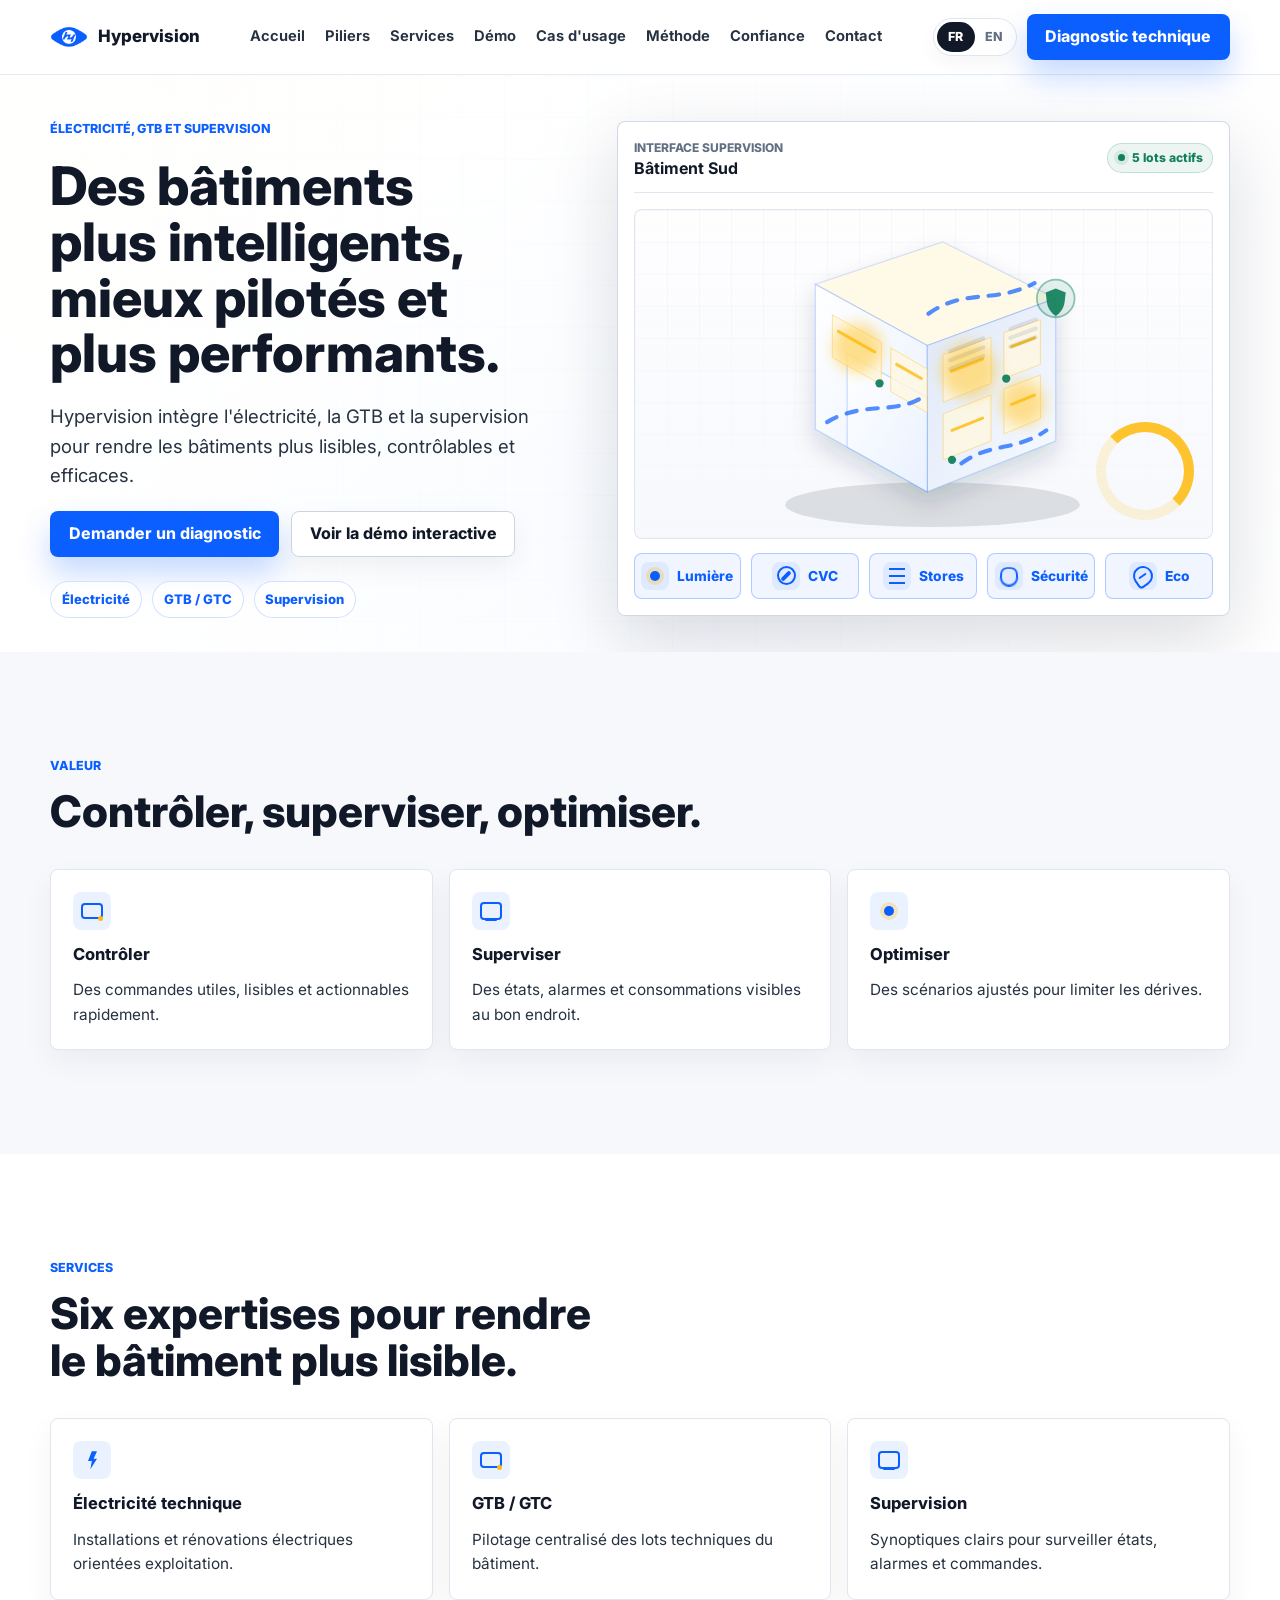
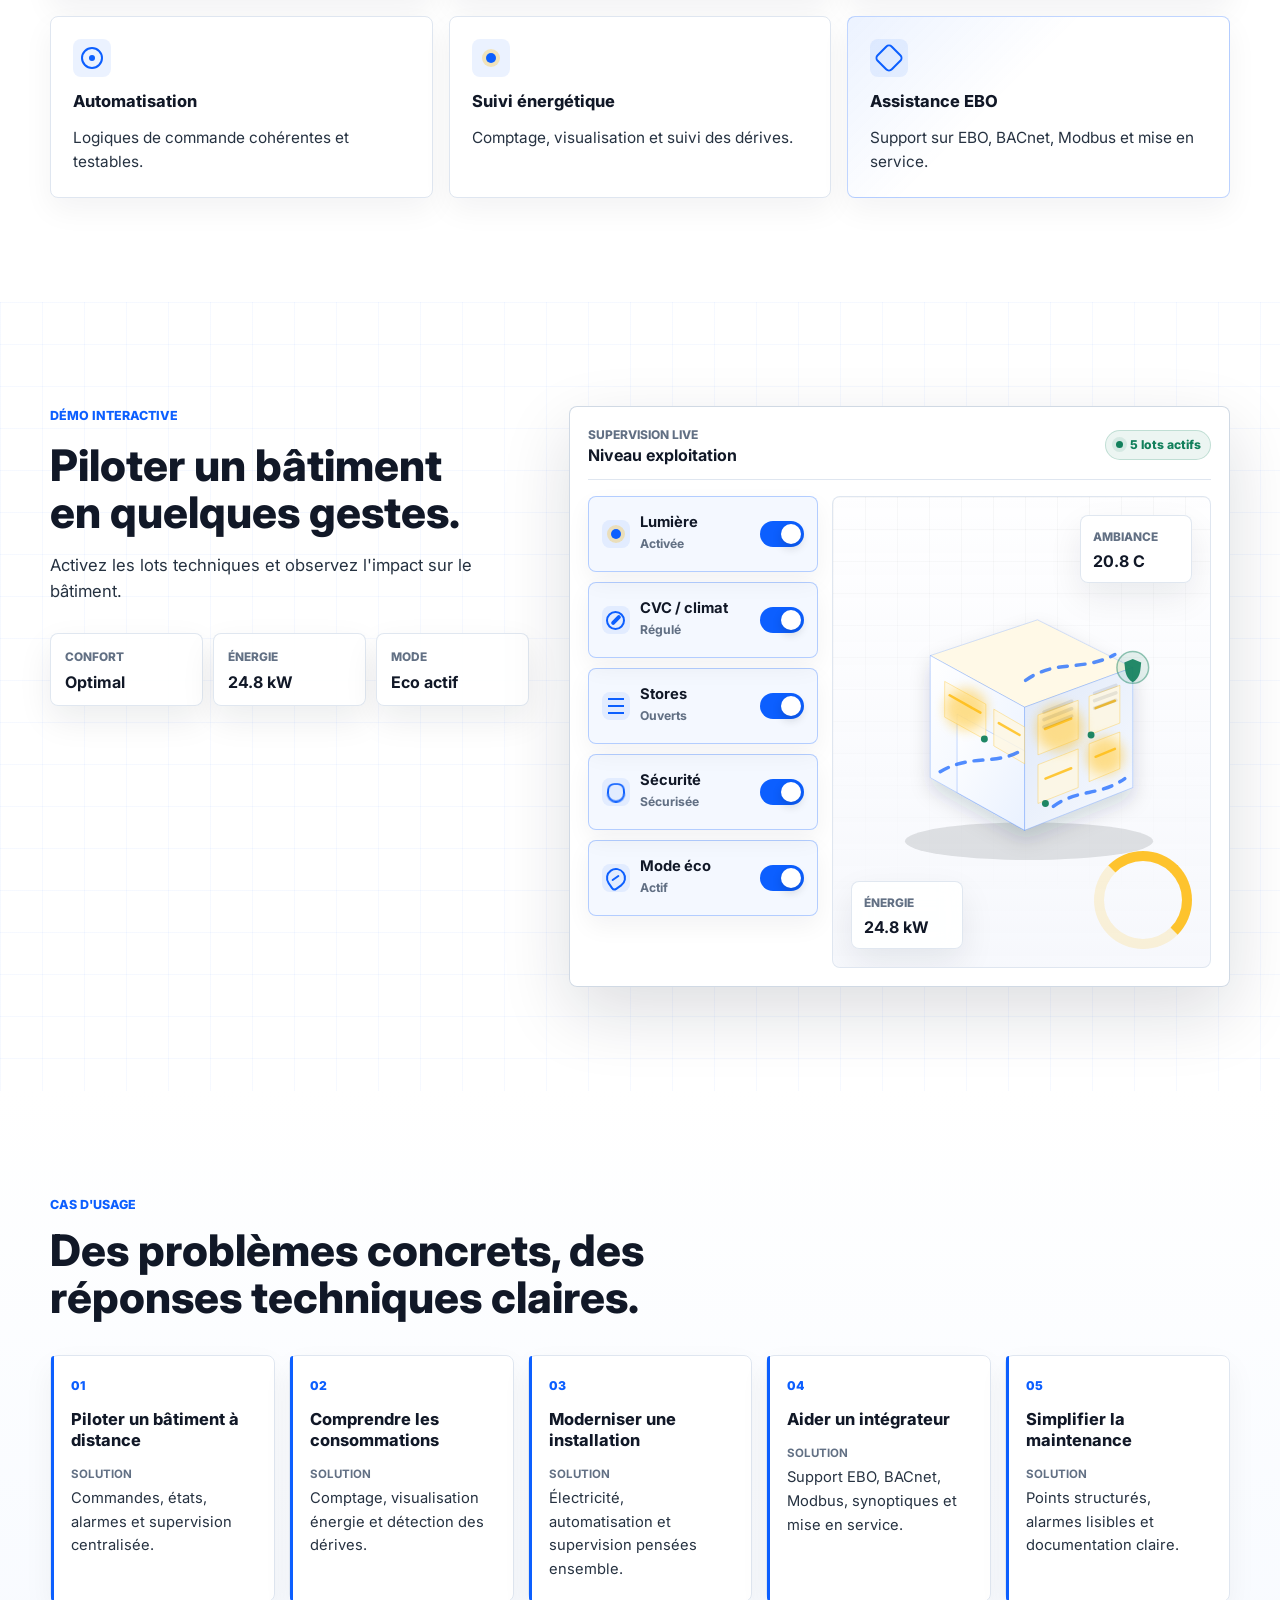
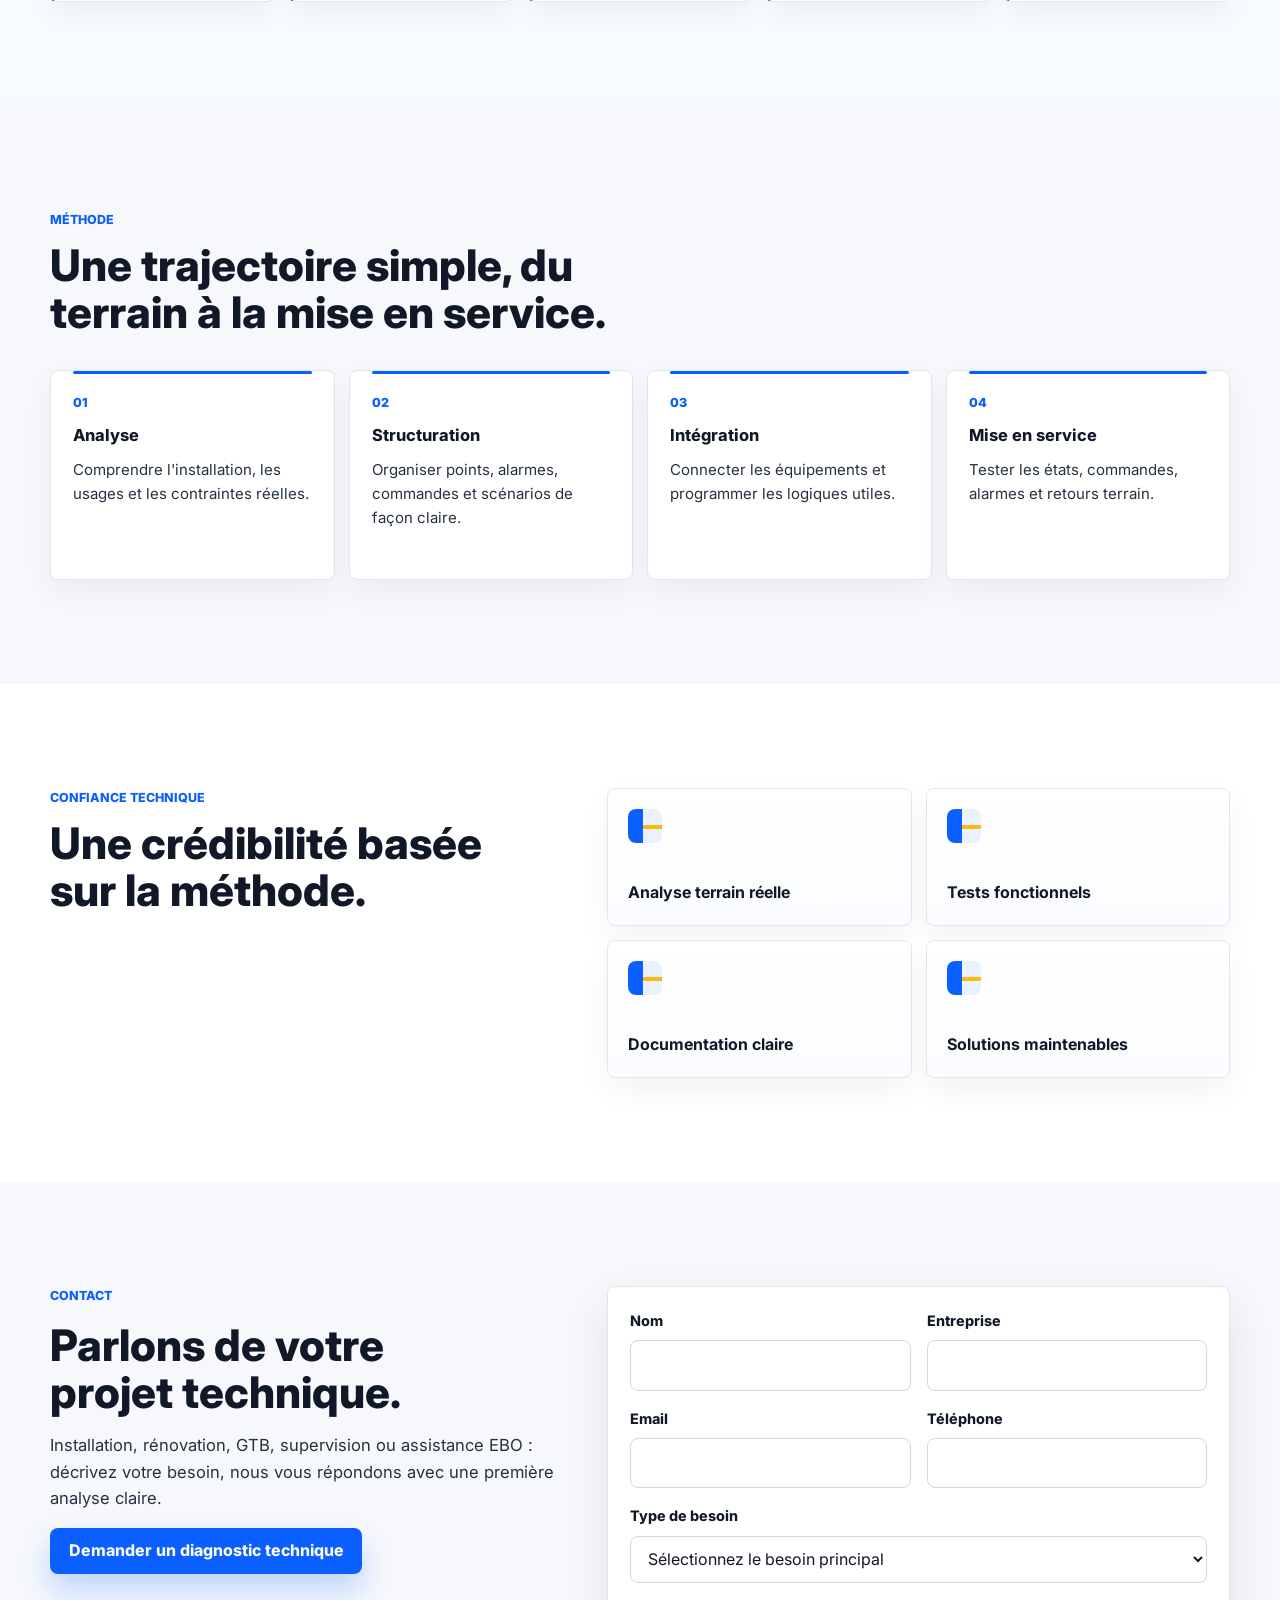
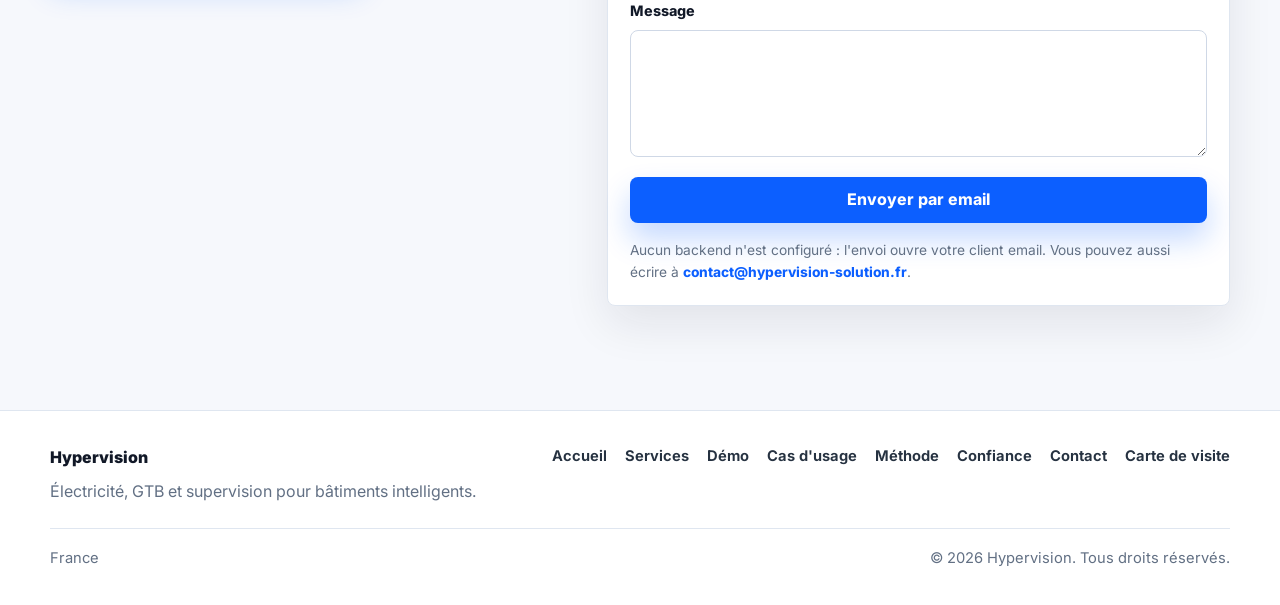
==== commit 71f54404: "Version 5.4 (adding ECOmode)" ====
--- a/index.html
+++ b/index.html
@@ -46,13 +46,14 @@
 
         <div class="nav-panel" id="site-navigation">
           <a href="#accueil" data-i18n="navHome">Accueil</a>
-          <a href="#actions" data-i18n="navActions">Expertise</a>
+          <a href="#actions" data-i18n="navActions">Piliers</a>
           <a href="#services" data-i18n="navServices">Services</a>
           <a href="#demo" data-i18n="navDemo">D&eacute;mo</a>
+          <a href="#cas-usage" data-i18n="navUseCases">Cas d'usage</a>
           <a href="#methode" data-i18n="navMethod">M&eacute;thode</a>
-          <a href="#apropos" data-i18n="navAbout">&Agrave; propos</a>
+          <a href="#confiance" data-i18n="navTrust">Confiance</a>
           <a href="#contact" data-i18n="navContact">Contact</a>
-          <a class="btn btn-primary nav-mobile-cta" href="#contact" data-i18n="diagnosticCta">Demander un diagnostic</a>
+          <a class="btn btn-primary nav-mobile-cta" href="#contact" data-i18n="diagnosticCta">Diagnostic technique</a>
         </div>
 
         <div class="header-actions">
@@ -60,7 +61,7 @@
             <button class="lang-btn is-active" type="button" data-lang="fr" aria-pressed="true">FR</button>
             <button class="lang-btn" type="button" data-lang="en" aria-pressed="false">EN</button>
           </div>
-          <a class="btn btn-primary nav-cta" href="#contact" data-i18n="diagnosticCta">Demander un diagnostic</a>
+          <a class="btn btn-primary nav-cta" href="#contact" data-i18n="diagnosticCta">Diagnostic technique</a>
           <button class="menu-toggle" type="button" aria-controls="site-navigation" aria-expanded="false">
             <span class="menu-line"></span>
             <span class="menu-line"></span>
@@ -78,16 +79,16 @@
             <p class="eyebrow" data-i18n="heroKicker">&Eacute;lectricit&eacute;, GTB et supervision</p>
             <h1 data-i18n="heroTitle">Des b&acirc;timents plus intelligents, mieux pilot&eacute;s et plus performants.</h1>
             <p class="hero-subtitle" data-i18n="heroSubtitle">
-              Hypervision con&ccedil;oit et int&egrave;gre des solutions &eacute;lectriques, GTB et supervision pour rendre les b&acirc;timents plus lisibles, plus efficaces et plus simples &agrave; exploiter.
+              Hypervision int&egrave;gre l'&eacute;lectricit&eacute;, la GTB et la supervision pour rendre les b&acirc;timents plus lisibles, contr&ocirc;lables et efficaces.
             </p>
             <div class="hero-actions">
               <a class="btn btn-primary" href="#contact" data-i18n="heroPrimary">Demander un diagnostic</a>
-              <a class="btn btn-secondary" href="#demo" data-i18n="heroSecondary">Voir la d&eacute;mo</a>
+              <a class="btn btn-secondary" href="#demo" data-i18n="heroSecondary">Voir la d&eacute;mo interactive</a>
             </div>
             <div class="hero-signals" aria-label="Expertises cl&eacute;s">
-              <span>GTB / GTC</span>
-              <span>BACnet / Modbus</span>
-              <span>EBO</span>
+              <span data-i18n="signalElectrical">&Eacute;lectricit&eacute;</span>
+              <span data-i18n="signalBms">GTB / GTC</span>
+              <span data-i18n="signalSupervision">Supervision</span>
             </div>
           </div>
 
@@ -98,7 +99,7 @@
                   <span class="demo-kicker" data-i18n="heroDemoKicker">Interface supervision</span>
                   <strong data-i18n="heroDemoTitle">B&acirc;timent Sud</strong>
                 </div>
-                <span class="live-indicator" data-status-summary>4 lots actifs</span>
+                <span class="live-indicator" data-status-summary>5 lots actifs</span>
               </div>
 
               <div class="building-card">
@@ -188,7 +189,11 @@
                 </button>
                 <button class="control-chip" type="button" data-demo-control="security" aria-pressed="true">
                   <span class="chip-icon chip-icon-security" aria-hidden="true"></span>
-                  <span data-i18n="controlSecurity">Pr&eacute;sence</span>
+                  <span data-i18n="controlSecurity">S&eacute;curit&eacute;</span>
+                </button>
+                <button class="control-chip" type="button" data-demo-control="eco" aria-pressed="true">
+                  <span class="chip-icon chip-icon-eco" aria-hidden="true"></span>
+                  <span data-i18n="controlEco">Eco</span>
                 </button>
               </div>
             </div>
@@ -199,25 +204,25 @@
       <section class="section actions-section" id="actions">
         <div class="container">
           <div class="section-heading reveal">
-            <p class="eyebrow" data-i18n="actionsEyebrow">Ce que nous faisons</p>
-            <h2 data-i18n="actionsTitle">Rendre les installations techniques plus claires &agrave; piloter.</h2>
+            <p class="eyebrow" data-i18n="actionsEyebrow">Valeur</p>
+            <h2 data-i18n="actionsTitle">Contr&ocirc;ler, superviser, optimiser.</h2>
           </div>
 
           <div class="action-grid">
             <article class="premium-card reveal">
               <span class="card-icon icon-control" aria-hidden="true"></span>
               <h3 data-i18n="actionControlTitle">Contr&ocirc;ler</h3>
-              <p data-i18n="actionControlText">Centraliser les commandes utiles pour agir vite, sans complexifier l'exploitation.</p>
+              <p data-i18n="actionControlText">Des commandes utiles, lisibles et actionnables rapidement.</p>
             </article>
             <article class="premium-card reveal">
               <span class="card-icon icon-supervise" aria-hidden="true"></span>
               <h3 data-i18n="actionSuperviseTitle">Superviser</h3>
-              <p data-i18n="actionSuperviseText">Visualiser les &eacute;tats, alarmes et consommations dans une interface lisible.</p>
+              <p data-i18n="actionSuperviseText">Des &eacute;tats, alarmes et consommations visibles au bon endroit.</p>
             </article>
             <article class="premium-card reveal">
               <span class="card-icon icon-optimize" aria-hidden="true"></span>
               <h3 data-i18n="actionOptimizeTitle">Optimiser</h3>
-              <p data-i18n="actionOptimizeText">D&eacute;tecter les d&eacute;rives et ajuster les sc&eacute;narios pour gagner en performance.</p>
+              <p data-i18n="actionOptimizeText">Des sc&eacute;narios ajust&eacute;s pour limiter les d&eacute;rives.</p>
             </article>
           </div>
         </div>
@@ -227,39 +232,39 @@
         <div class="container">
           <div class="section-heading reveal">
             <p class="eyebrow" data-i18n="servicesEyebrow">Services</p>
-            <h2 data-i18n="servicesTitle">Des interventions techniques, nettes et maintenables.</h2>
+            <h2 data-i18n="servicesTitle">Six expertises pour rendre le b&acirc;timent plus lisible.</h2>
           </div>
 
           <div class="service-grid">
             <article class="service-card reveal">
               <span class="service-icon service-icon-electric" aria-hidden="true"></span>
               <h3 data-i18n="serviceElectricalTitle">&Eacute;lectricit&eacute; technique</h3>
-              <p data-i18n="serviceElectricalText">Installation, r&eacute;novation et int&eacute;gration d'&eacute;quipements &eacute;lectriques pour b&acirc;timents professionnels.</p>
+              <p data-i18n="serviceElectricalText">Installations et r&eacute;novations &eacute;lectriques orient&eacute;es exploitation.</p>
             </article>
             <article class="service-card reveal">
               <span class="service-icon service-icon-bms" aria-hidden="true"></span>
               <h3 data-i18n="serviceBmsTitle">GTB / GTC</h3>
-              <p data-i18n="serviceBmsText">Pilotage centralis&eacute; des &eacute;quipements techniques pour un b&acirc;timent mieux contr&ocirc;l&eacute;.</p>
+              <p data-i18n="serviceBmsText">Pilotage centralis&eacute; des lots techniques du b&acirc;timent.</p>
             </article>
             <article class="service-card reveal">
               <span class="service-icon service-icon-screen" aria-hidden="true"></span>
               <h3 data-i18n="serviceSupervisionTitle">Supervision</h3>
-              <p data-i18n="serviceSupervisionText">Interfaces visuelles claires pour surveiller &eacute;tats, alarmes et commandes.</p>
+              <p data-i18n="serviceSupervisionText">Synoptiques clairs pour surveiller &eacute;tats, alarmes et commandes.</p>
             </article>
             <article class="service-card reveal">
               <span class="service-icon service-icon-automation" aria-hidden="true"></span>
               <h3 data-i18n="serviceAutomationTitle">Automatisation</h3>
-              <p data-i18n="serviceAutomationText">Logiques de commande coh&eacute;rentes pour simplifier l'exploitation du b&acirc;timent.</p>
+              <p data-i18n="serviceAutomationText">Logiques de commande coh&eacute;rentes et testables.</p>
             </article>
             <article class="service-card reveal">
               <span class="service-icon service-icon-energy" aria-hidden="true"></span>
               <h3 data-i18n="serviceEnergyTitle">Suivi &eacute;nerg&eacute;tique</h3>
-              <p data-i18n="serviceEnergyText">Mesure, visualisation et d&eacute;tection des d&eacute;rives de consommation.</p>
+              <p data-i18n="serviceEnergyText">Comptage, visualisation et suivi des d&eacute;rives.</p>
             </article>
             <article class="service-card reveal service-card-highlight">
               <span class="service-icon service-icon-support" aria-hidden="true"></span>
               <h3 data-i18n="serviceEboTitle">Assistance EBO</h3>
-              <p data-i18n="serviceEboText">Support technique pour int&eacute;grateurs et entreprises sur programmation et supervision.</p>
+              <p data-i18n="serviceEboText">Support sur EBO, BACnet, Modbus et mise en service.</p>
             </article>
           </div>
         </div>
@@ -271,7 +276,7 @@
             <p class="eyebrow" data-i18n="demoEyebrow">D&eacute;mo interactive</p>
             <h2 data-i18n="demoTitle">Piloter un b&acirc;timent en quelques gestes.</h2>
             <p data-i18n="demoText">
-              Une interface claire permet de visualiser et piloter les &eacute;quipements du b&acirc;timent en quelques gestes.
+              Activez les lots techniques et observez l'impact sur le b&acirc;timent.
             </p>
             <div class="demo-metrics" aria-label="Indicateurs de demo">
               <div>
@@ -295,7 +300,7 @@
                 <span class="demo-kicker" data-i18n="demoPanelKicker">Supervision live</span>
                 <strong data-i18n="demoPanelTitle">Niveau exploitation</strong>
               </div>
-              <span class="live-indicator" data-status-summary>4 lots actifs</span>
+              <span class="live-indicator" data-status-summary>5 lots actifs</span>
             </div>
 
             <div class="demo-workspace">
@@ -334,8 +339,18 @@
                   <span class="switch-copy">
                     <span class="switch-icon switch-icon-security" aria-hidden="true"></span>
                     <span>
-                      <strong data-i18n="switchSecurityTitle">Pr&eacute;sence</strong>
+                      <strong data-i18n="switchSecurityTitle">S&eacute;curit&eacute;</strong>
                       <small data-control-state="security">S&eacute;curis&eacute;e</small>
+                    </span>
+                  </span>
+                  <span class="switch-track" aria-hidden="true"><span></span></span>
+                </button>
+                <button class="smart-switch" type="button" data-demo-control="eco" aria-pressed="true">
+                  <span class="switch-copy">
+                    <span class="switch-icon switch-icon-eco" aria-hidden="true"></span>
+                    <span>
+                      <strong data-i18n="switchEcoTitle">Mode &eacute;co</strong>
+                      <small data-control-state="eco">Actif</small>
                     </span>
                   </span>
                   <span class="switch-track" aria-hidden="true"><span></span></span>
@@ -423,6 +438,43 @@
                 </div>
               </div>
             </div>
+          </div>
+        </div>
+      </section>
+
+      <section class="section use-cases-section" id="cas-usage">
+        <div class="container">
+          <div class="section-heading reveal">
+            <p class="eyebrow" data-i18n="useCasesEyebrow">Cas d'usage</p>
+            <h2 data-i18n="useCasesTitle">Des probl&egrave;mes concrets, des r&eacute;ponses techniques claires.</h2>
+          </div>
+
+          <div class="use-case-grid">
+            <article class="use-case-card reveal">
+              <span class="use-case-number">01</span>
+              <h3 data-i18n="useCase1Title">Piloter un b&acirc;timent &agrave; distance</h3>
+              <p><strong data-i18n="solutionLabel">Solution</strong> <span data-i18n="useCase1Text">Commandes, &eacute;tats, alarmes et supervision centralis&eacute;e.</span></p>
+            </article>
+            <article class="use-case-card reveal">
+              <span class="use-case-number">02</span>
+              <h3 data-i18n="useCase2Title">Comprendre les consommations</h3>
+              <p><strong data-i18n="solutionLabel">Solution</strong> <span data-i18n="useCase2Text">Comptage, visualisation &eacute;nergie et d&eacute;tection des d&eacute;rives.</span></p>
+            </article>
+            <article class="use-case-card reveal">
+              <span class="use-case-number">03</span>
+              <h3 data-i18n="useCase3Title">Moderniser une installation</h3>
+              <p><strong data-i18n="solutionLabel">Solution</strong> <span data-i18n="useCase3Text">&Eacute;lectricit&eacute;, automatisation et supervision pens&eacute;es ensemble.</span></p>
+            </article>
+            <article class="use-case-card reveal">
+              <span class="use-case-number">04</span>
+              <h3 data-i18n="useCase4Title">Aider un int&eacute;grateur</h3>
+              <p><strong data-i18n="solutionLabel">Solution</strong> <span data-i18n="useCase4Text">Support EBO, BACnet, Modbus, synoptiques et mise en service.</span></p>
+            </article>
+            <article class="use-case-card reveal">
+              <span class="use-case-number">05</span>
+              <h3 data-i18n="useCase5Title">Simplifier la maintenance</h3>
+              <p><strong data-i18n="solutionLabel">Solution</strong> <span data-i18n="useCase5Text">Points structur&eacute;s, alarmes lisibles et documentation claire.</span></p>
+            </article>
           </div>
         </div>
       </section>
@@ -459,17 +511,11 @@
         </div>
       </section>
 
-      <section class="section about-section" id="apropos">
-        <div class="container about-grid">
-          <div class="about-copy reveal">
-            <p class="eyebrow" data-i18n="aboutEyebrow">Hypervision</p>
-            <h2 data-i18n="aboutTitle">Une approche technique, lisible et proche du terrain.</h2>
-            <p data-i18n="aboutText">
-              Hypervision intervient &agrave; l'intersection de l'&eacute;lectricit&eacute;, de l'automatisme, de la GTB et de la supervision. L'objectif : livrer des solutions s&eacute;rieuses, maintenables et vraiment exploitables.
-            </p>
-            <p class="audience-line" data-i18n="aboutAudience">
-              B&acirc;timents professionnels, tertiaires, int&eacute;grateurs, installateurs et clients priv&eacute;s premium.
-            </p>
+      <section class="section trust-section" id="confiance">
+        <div class="container trust-layout">
+          <div class="section-heading reveal">
+            <p class="eyebrow" data-i18n="trustEyebrow">Confiance technique</p>
+            <h2 data-i18n="trustTitle">Une cr&eacute;dibilit&eacute; bas&eacute;e sur la m&eacute;thode.</h2>
           </div>
 
           <div class="credibility-grid reveal">
@@ -479,15 +525,15 @@
             </article>
             <article>
               <span class="mini-mark"></span>
-              <strong data-i18n="credibilityBlock2">Solutions maintenables</strong>
+              <strong data-i18n="credibilityBlock2">Tests fonctionnels</strong>
             </article>
             <article>
               <span class="mini-mark"></span>
-              <strong data-i18n="credibilityBlock3">Tests fonctionnels</strong>
+              <strong data-i18n="credibilityBlock3">Documentation claire</strong>
             </article>
             <article>
               <span class="mini-mark"></span>
-              <strong data-i18n="credibilityBlock4">Approche claire</strong>
+              <strong data-i18n="credibilityBlock4">Solutions maintenables</strong>
             </article>
           </div>
         </div>
@@ -497,14 +543,14 @@
         <div class="container contact-grid">
           <div class="contact-copy reveal">
             <p class="eyebrow" data-i18n="contactEyebrow">Contact</p>
-            <h2 data-i18n="contactTitle">Parlons de votre projet technique</h2>
+            <h2 data-i18n="contactTitle">Parlons de votre projet technique.</h2>
             <p data-i18n="contactText">
-              Installation, r&eacute;novation, GTB, supervision ou assistance technique : &eacute;changeons sur votre besoin.
+              Installation, r&eacute;novation, GTB, supervision ou assistance EBO : d&eacute;crivez votre besoin, nous vous r&eacute;pondons avec une premi&egrave;re analyse claire.
             </p>
-            <a class="btn btn-primary" href="#lead-form" data-i18n="contactCta">Demander un diagnostic</a>
-          </div>
-
-          <form class="lead-form reveal" id="lead-form" action="#" method="post">
+            <a class="btn btn-primary" href="#lead-form" data-i18n="contactCta">Demander un diagnostic technique</a>
+          </div>
+
+          <form class="lead-form reveal" id="lead-form" action="mailto:contact@hypervision-solution.fr" method="post" enctype="text/plain">
             <div class="form-row">
               <label for="name" data-i18n="formName">Nom</label>
               <input id="name" name="name" type="text" autocomplete="name" required />
@@ -538,8 +584,12 @@
               <textarea id="message" name="message" rows="4" required></textarea>
             </div>
             <button class="btn btn-primary form-submit" type="submit" data-i18n="formSubmit">
-              Envoyer la demande
+              Envoyer par email
             </button>
+            <p class="form-fallback">
+              <span data-i18n="formFallback">Aucun backend n'est configur&eacute; : l'envoi ouvre votre client email. Vous pouvez aussi &eacute;crire &agrave;</span>
+              <a href="mailto:contact@hypervision-solution.fr">contact@hypervision-solution.fr</a>.
+            </p>
           </form>
         </div>
       </section>
@@ -555,8 +605,9 @@
           <a href="#accueil" data-i18n="navHome">Accueil</a>
           <a href="#services" data-i18n="navServices">Services</a>
           <a href="#demo" data-i18n="navDemo">D&eacute;mo</a>
+          <a href="#cas-usage" data-i18n="navUseCases">Cas d'usage</a>
           <a href="#methode" data-i18n="navMethod">M&eacute;thode</a>
-          <a href="#apropos" data-i18n="navAbout">&Agrave; propos</a>
+          <a href="#confiance" data-i18n="navTrust">Confiance</a>
           <a href="#contact" data-i18n="navContact">Contact</a>
           <a href="business-card.html">Carte de visite</a>
         </nav>
--- a/styles.css
+++ b/styles.css
@@ -69,6 +69,7 @@
 
 .section {
   padding: 104px 0;
+  scroll-margin-top: 88px;
 }
 
 .section-heading {
@@ -85,10 +86,10 @@
 }
 
 h1 {
-  max-width: 790px;
+  max-width: 690px;
   color: var(--ink);
-  font-size: clamp(2.55rem, 5vw, 4.55rem);
-  line-height: 1.02;
+  font-size: clamp(2.35rem, 4.15vw, 3.78rem);
+  line-height: 1.05;
   font-weight: 800;
   text-wrap: balance;
 }
@@ -206,6 +207,7 @@
   align-items: center;
   min-height: 74px;
   gap: 22px;
+  min-width: 0;
 }
 
 .brand-lockup {
@@ -213,6 +215,7 @@
   align-items: center;
   gap: 10px;
   flex: 0 0 auto;
+  min-width: 0;
   color: var(--ink);
   font-size: 1.06rem;
   font-weight: 800;
@@ -310,11 +313,11 @@
 .hero-section {
   position: relative;
   overflow: hidden;
-  padding: 64px 0 56px;
+  padding: 44px 0 34px;
   background:
     linear-gradient(rgba(12, 95, 255, 0.055) 1px, transparent 1px),
     linear-gradient(90deg, rgba(12, 95, 255, 0.055) 1px, transparent 1px),
-    linear-gradient(180deg, #ffffff 0%, #f7faff 100%);
+    linear-gradient(180deg, #ffffff 0%, #f7faff 78%, #ffffff 100%);
   background-size: 42px 42px, 42px 42px, auto;
 }
 
@@ -325,15 +328,16 @@
   pointer-events: none;
   background:
     linear-gradient(90deg, rgba(255, 255, 255, 0.96) 0%, rgba(255, 255, 255, 0.72) 48%, rgba(255, 255, 255, 0.94) 100%),
-    radial-gradient(circle at 82% 8%, rgba(255, 187, 12, 0.16), transparent 26%);
+    linear-gradient(135deg, rgba(255, 187, 12, 0.1) 0%, transparent 28%, rgba(12, 95, 255, 0.08) 74%, transparent 100%);
 }
 
 .hero-grid {
   position: relative;
   display: grid;
-  grid-template-columns: minmax(0, 0.95fr) minmax(440px, 1.05fr);
+  grid-template-columns: minmax(0, 0.92fr) minmax(470px, 1.08fr);
   align-items: center;
-  gap: 48px;
+  gap: 44px;
+  min-width: 0;
 }
 
 .hero-copy {
@@ -381,10 +385,13 @@
 }
 
 .demo-shell {
+  max-width: 100%;
+  min-width: 0;
   border: 1px solid rgba(203, 213, 225, 0.9);
   border-radius: var(--radius);
   background: rgba(255, 255, 255, 0.9);
   box-shadow: var(--shadow-deep);
+  backdrop-filter: blur(18px);
 }
 
 .demo-shell-compact {
@@ -448,6 +455,8 @@
 
 .building-card {
   position: relative;
+  max-width: 100%;
+  min-width: 0;
   min-height: 380px;
   margin-top: 16px;
   border: 1px solid rgba(223, 230, 240, 0.98);
@@ -456,11 +465,17 @@
   background:
     linear-gradient(180deg, rgba(255, 255, 255, 0.92), rgba(246, 248, 252, 0.84)),
     var(--surface);
+  isolation: isolate;
 }
 
 .building-card-large {
   min-height: 470px;
   margin-top: 0;
+}
+
+.demo-shell-compact .building-card {
+  height: 320px;
+  min-height: 330px;
 }
 
 .ambient-grid {
@@ -486,6 +501,11 @@
   min-height: 470px;
 }
 
+.demo-shell-compact .building-svg {
+  height: 100%;
+  min-height: 330px;
+}
+
 .building-shadow ellipse {
   fill: rgba(17, 24, 39, 0.12);
 }
@@ -635,9 +655,28 @@
   fill: var(--muted);
 }
 
+[data-smart-demo].is-eco-on .roof-plane {
+  fill: #fff9e7;
+}
+
+[data-smart-demo].is-eco-on .building-card::after {
+  content: "";
+  position: absolute;
+  inset: auto 18px 18px auto;
+  z-index: 2;
+  width: 78px;
+  height: 78px;
+  border: 10px solid rgba(255, 187, 12, 0.18);
+  border-top-color: var(--yellow);
+  border-right-color: var(--yellow);
+  border-radius: 50%;
+  background: transparent;
+  opacity: 0.86;
+}
+
 .hero-control-row {
   display: grid;
-  grid-template-columns: repeat(4, minmax(0, 1fr));
+  grid-template-columns: repeat(5, minmax(0, 1fr));
   gap: 10px;
   margin-top: 14px;
 }
@@ -648,6 +687,7 @@
   justify-content: center;
   gap: 8px;
   min-height: 46px;
+  min-width: 0;
   border: 1px solid var(--line);
   border-radius: var(--radius);
   color: var(--muted);
@@ -749,10 +789,32 @@
   transform: perspective(20px) rotateX(12deg);
 }
 
+.chip-icon-eco::before,
+.switch-icon-eco::before {
+  width: 16px;
+  height: 16px;
+  border: 2px solid currentColor;
+  border-radius: 50% 50% 50% 4px;
+  transform: rotate(-35deg);
+}
+
+.chip-icon-eco::after,
+.switch-icon-eco::after {
+  width: 9px;
+  height: 2px;
+  border-radius: 999px;
+  background: currentColor;
+  transform: rotate(-35deg);
+}
+
 .actions-section,
 .method-section,
 .contact-section {
   background: var(--surface);
+}
+
+.use-cases-section {
+  background: linear-gradient(180deg, #ffffff 0%, #f7faff 100%);
 }
 
 .action-grid,
@@ -937,6 +999,7 @@
   grid-template-columns: 230px minmax(0, 1fr);
   gap: 14px;
   padding-top: 16px;
+  min-width: 0;
 }
 
 .control-panel {
@@ -951,6 +1014,7 @@
   justify-content: space-between;
   gap: 14px;
   width: 100%;
+  min-width: 0;
   min-height: 76px;
   padding: 13px;
   border: 1px solid var(--line);
@@ -1053,6 +1117,61 @@
   top: 18px;
 }
 
+.use-case-grid {
+  display: grid;
+  grid-template-columns: repeat(5, minmax(0, 1fr));
+  gap: 14px;
+  margin-top: 34px;
+}
+
+.use-case-card {
+  position: relative;
+  display: grid;
+  align-content: start;
+  gap: 14px;
+  min-height: 210px;
+  padding: 20px;
+  border: 1px solid var(--line);
+  border-radius: var(--radius);
+  background: rgba(255, 255, 255, 0.92);
+  box-shadow: 0 12px 30px rgba(17, 24, 39, 0.05);
+  transition: transform 0.22s ease, box-shadow 0.22s ease, border-color 0.22s ease;
+}
+
+.use-case-card::before {
+  content: "";
+  position: absolute;
+  inset: 0 auto 0 0;
+  width: 3px;
+  border-radius: var(--radius) 0 0 var(--radius);
+  background: var(--blue);
+}
+
+.use-case-card:hover {
+  transform: translateY(-3px);
+  border-color: rgba(12, 95, 255, 0.24);
+  box-shadow: 0 20px 44px rgba(17, 24, 39, 0.09);
+}
+
+.use-case-number {
+  color: var(--blue);
+  font-size: 0.76rem;
+  font-weight: 850;
+}
+
+.use-case-card p {
+  color: var(--ink-2);
+  font-size: 0.92rem;
+}
+
+.use-case-card p strong {
+  display: block;
+  margin-bottom: 4px;
+  color: var(--muted);
+  font-size: 0.72rem;
+  text-transform: uppercase;
+}
+
 .method-list {
   display: grid;
   grid-template-columns: repeat(4, minmax(0, 1fr));
@@ -1097,11 +1216,11 @@
   font-size: 0.94rem;
 }
 
-.about-section {
+.trust-section {
   background: var(--white);
 }
 
-.about-grid,
+.trust-layout,
 .contact-grid {
   display: grid;
   grid-template-columns: minmax(0, 0.9fr) minmax(0, 1.1fr);
@@ -1109,25 +1228,15 @@
   align-items: start;
 }
 
-.about-copy,
 .contact-copy {
   display: grid;
   gap: 16px;
 }
 
-.about-copy p:not(.eyebrow),
 .contact-copy p:not(.eyebrow) {
   max-width: 650px;
   color: var(--ink-2);
   font-size: 1.04rem;
-}
-
-.audience-line {
-  padding: 16px 18px;
-  border: 1px solid rgba(255, 187, 12, 0.44);
-  border-radius: var(--radius);
-  background: #fffaf0;
-  font-weight: 760;
 }
 
 .credibility-grid {
@@ -1221,6 +1330,22 @@
   margin-top: 4px;
 }
 
+.form-fallback {
+  grid-column: 1 / -1;
+  color: var(--muted);
+  font-size: 0.86rem;
+}
+
+.form-fallback a {
+  color: var(--blue);
+  font-weight: 760;
+  text-decoration: none;
+}
+
+.form-fallback a:hover {
+  text-decoration: underline;
+}
+
 .site-footer {
   padding: 34px 0;
   border-top: 1px solid var(--line);
@@ -1308,7 +1433,7 @@
 
   .hero-grid,
   .demo-layout,
-  .about-grid,
+  .trust-layout,
   .contact-grid {
     grid-template-columns: 1fr;
   }
@@ -1326,6 +1451,7 @@
 @media (max-width: 920px) {
   .action-grid,
   .service-grid,
+  .use-case-grid,
   .method-list {
     grid-template-columns: repeat(2, minmax(0, 1fr));
   }
@@ -1380,7 +1506,7 @@
   }
 
   .hero-section {
-    padding: 44px 0 40px;
+    padding: 36px 0 34px;
   }
 
   .section {
@@ -1400,6 +1526,12 @@
     min-height: 330px;
   }
 
+  .demo-shell-compact .building-card,
+  .demo-shell-compact .building-svg {
+    height: 300px;
+    min-height: 300px;
+  }
+
   .lead-form {
     grid-template-columns: 1fr;
   }
@@ -1424,8 +1556,8 @@
   }
 
   h1 {
-    font-size: clamp(2rem, 10vw, 2.65rem);
-    line-height: 1.06;
+    font-size: clamp(2rem, 8.8vw, 2.32rem);
+    line-height: 1.08;
     overflow-wrap: break-word;
     text-wrap: auto;
   }
@@ -1453,7 +1585,7 @@
   }
 
   .hero-copy {
-    gap: 16px;
+    gap: 14px;
   }
 
   .hero-actions,
@@ -1472,10 +1604,14 @@
     flex-direction: column;
   }
 
-  .hero-control-row,
+  .hero-control-row {
+    grid-template-columns: repeat(2, minmax(0, 1fr));
+  }
+
   .control-panel,
   .action-grid,
   .service-grid,
+  .use-case-grid,
   .method-list,
   .credibility-grid,
   .demo-metrics {
@@ -1498,6 +1634,12 @@
 
   .building-card-large {
     min-height: 290px;
+  }
+
+  .demo-shell-compact .building-card,
+  .demo-shell-compact .building-svg {
+    height: 250px;
+    min-height: 250px;
   }
 
   .floating-status {
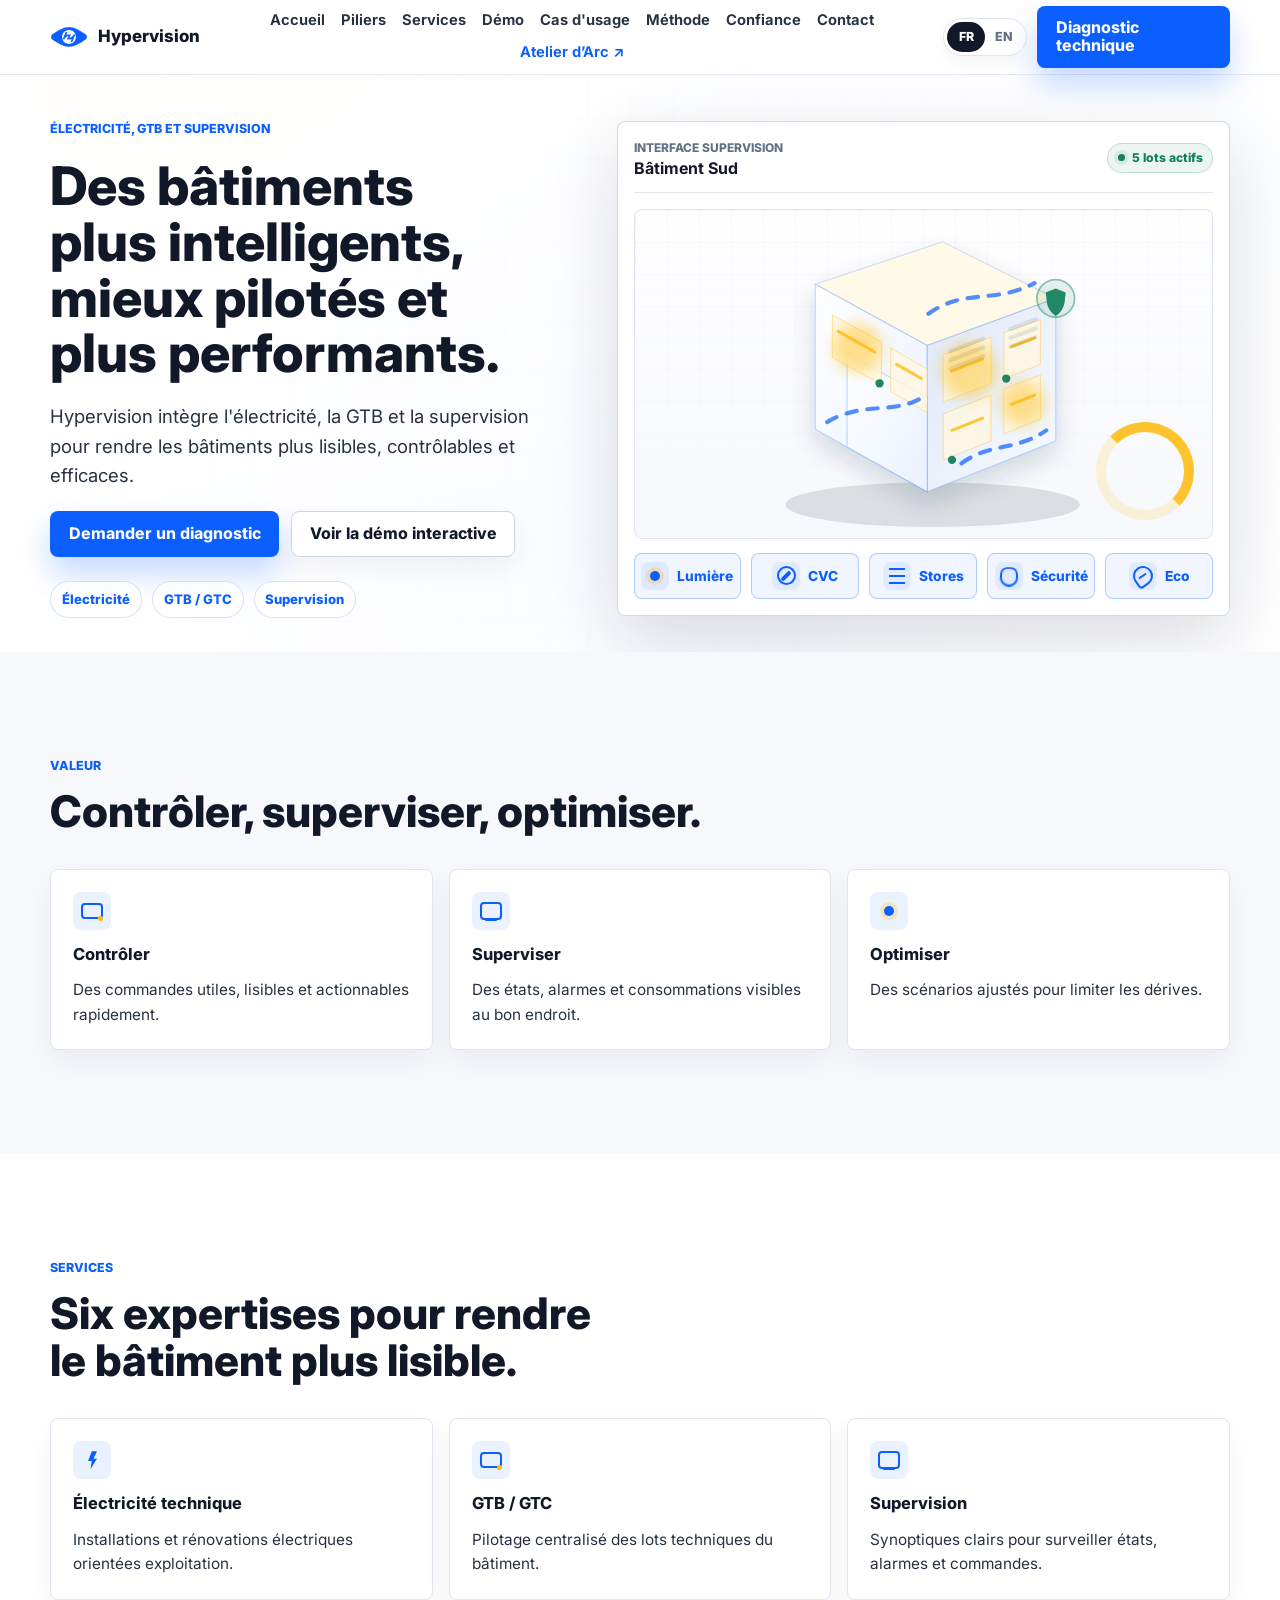
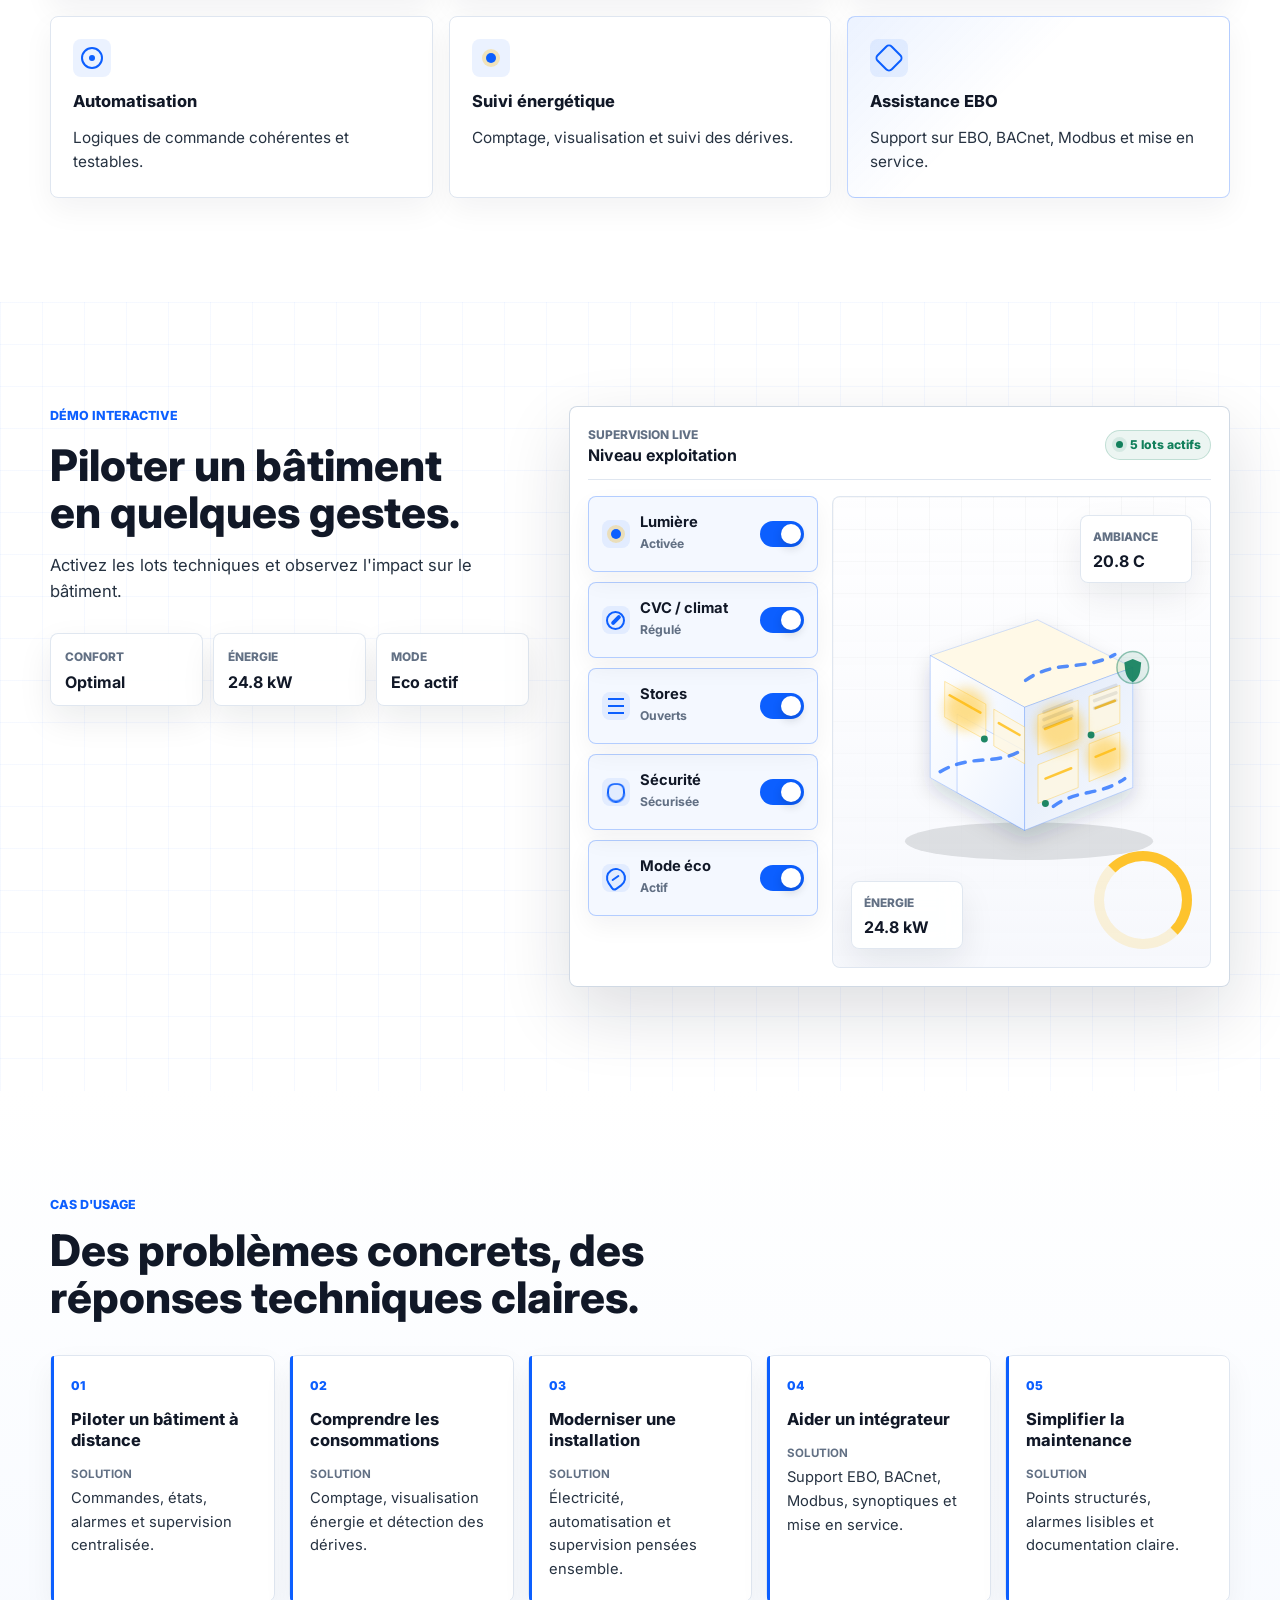
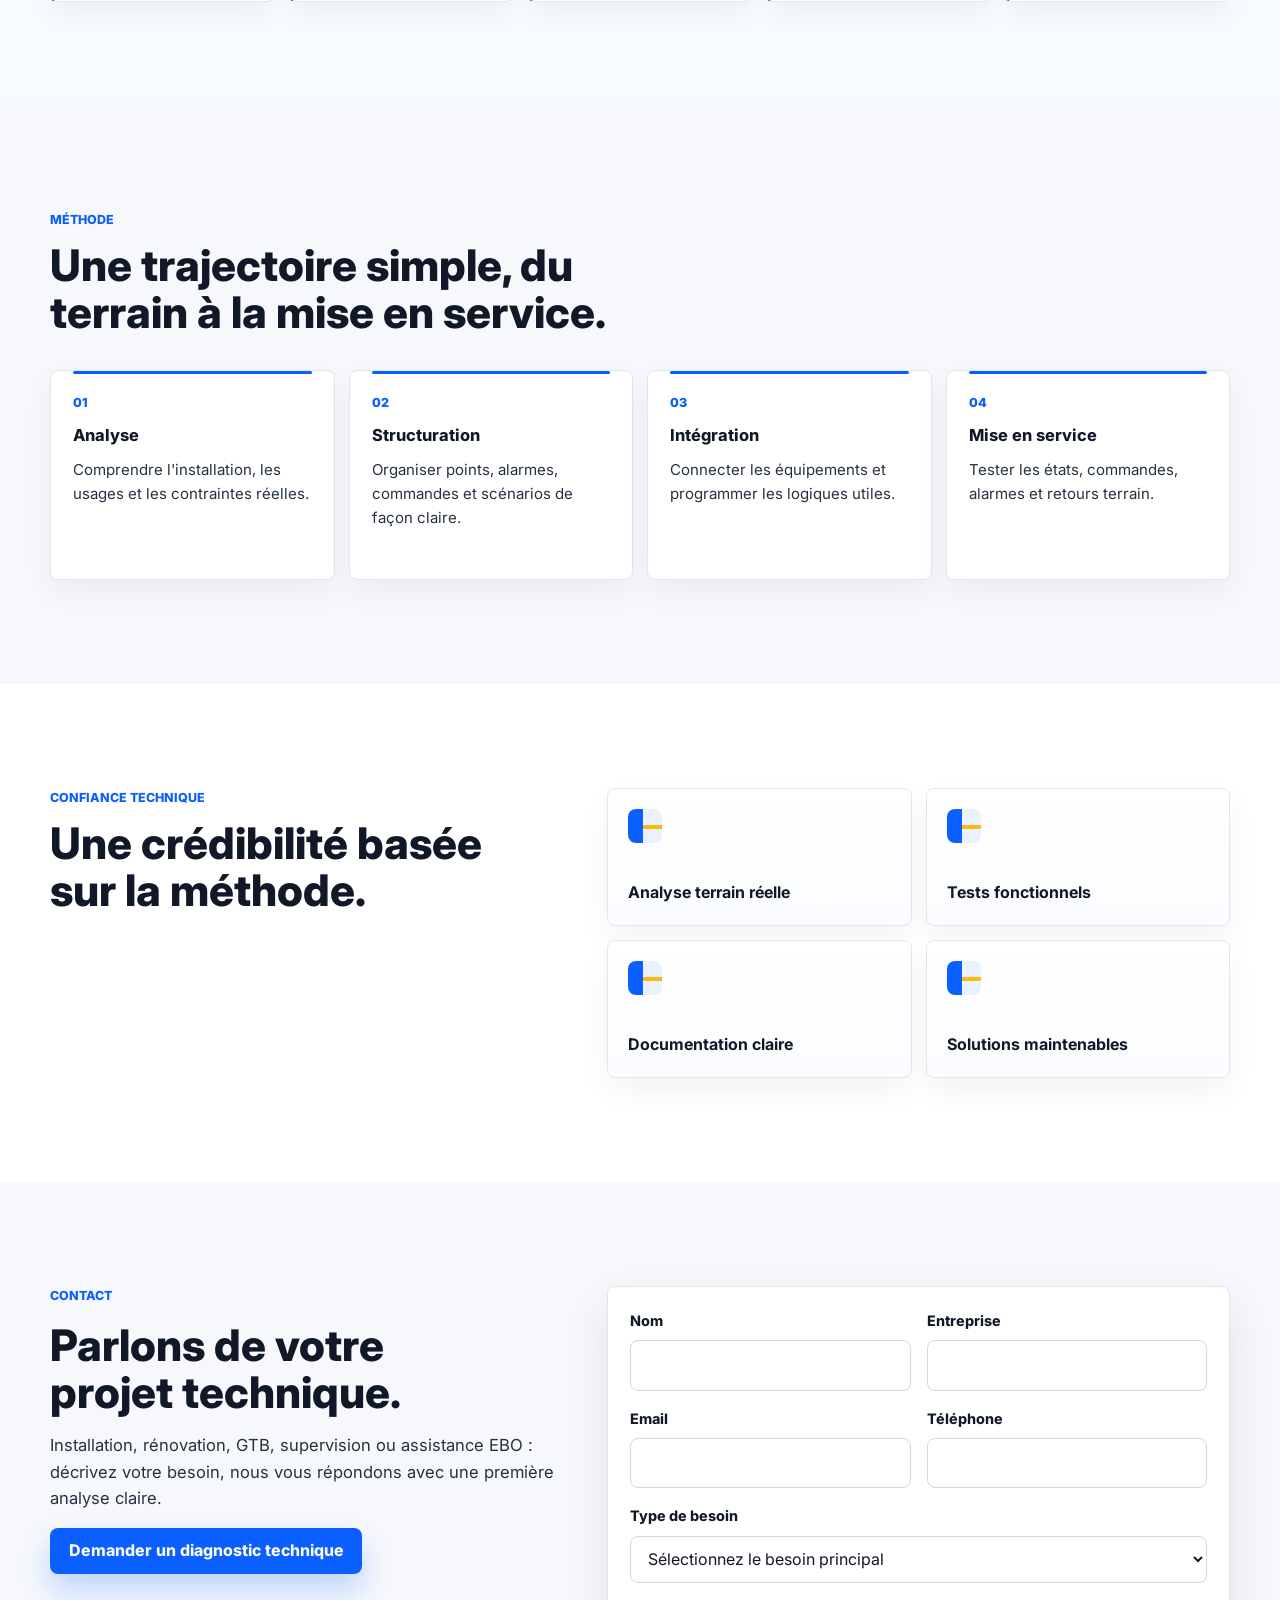
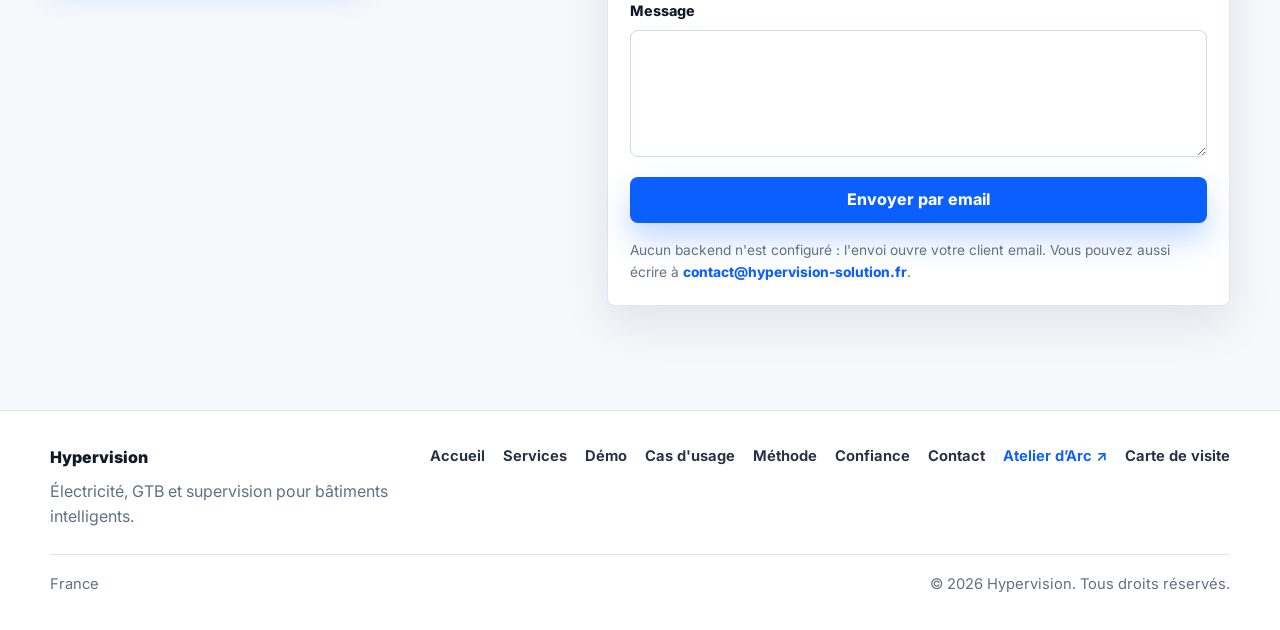
==== commit 3475c7e8: "Link Atelier d’Arc from Hypervision navigation and footer" ====
--- a/index.html
+++ b/index.html
@@ -53,6 +53,7 @@
           <a href="#methode" data-i18n="navMethod">M&eacute;thode</a>
           <a href="#confiance" data-i18n="navTrust">Confiance</a>
           <a href="#contact" data-i18n="navContact">Contact</a>
+          <a class="atelier-link" href="/atelierdarc/">Atelier d’Arc <span aria-hidden="true">↗</span></a>
           <a class="btn btn-primary nav-mobile-cta" href="#contact" data-i18n="diagnosticCta">Diagnostic technique</a>
         </div>
 
@@ -609,6 +610,7 @@
           <a href="#methode" data-i18n="navMethod">M&eacute;thode</a>
           <a href="#confiance" data-i18n="navTrust">Confiance</a>
           <a href="#contact" data-i18n="navContact">Contact</a>
+          <a class="atelier-link" href="/atelierdarc/">Atelier d’Arc <span aria-hidden="true">↗</span></a>
           <a href="business-card.html">Carte de visite</a>
         </nav>
         <div class="footer-meta">
--- a/styles.css
+++ b/styles.css
@@ -230,9 +230,10 @@
 
 .nav-panel {
   display: flex;
+  flex-wrap: wrap;
   align-items: center;
   justify-content: center;
-  gap: 20px;
+  gap: 8px 16px;
   flex: 1 1 auto;
 }
 
@@ -1673,3 +1674,17 @@
     transform: none;
   }
 }
+
+/* Keep the sibling activity visible in both navigation menus. */
+.nav-panel a.atelier-link,
+.footer-links .atelier-link {
+  color: var(--blue);
+  white-space: nowrap;
+}
+@media (max-width: 820px) {
+  .nav-panel {
+    max-height: calc(100dvh - 66px);
+    overflow-y: auto;
+    flex-wrap: nowrap;
+  }
+}
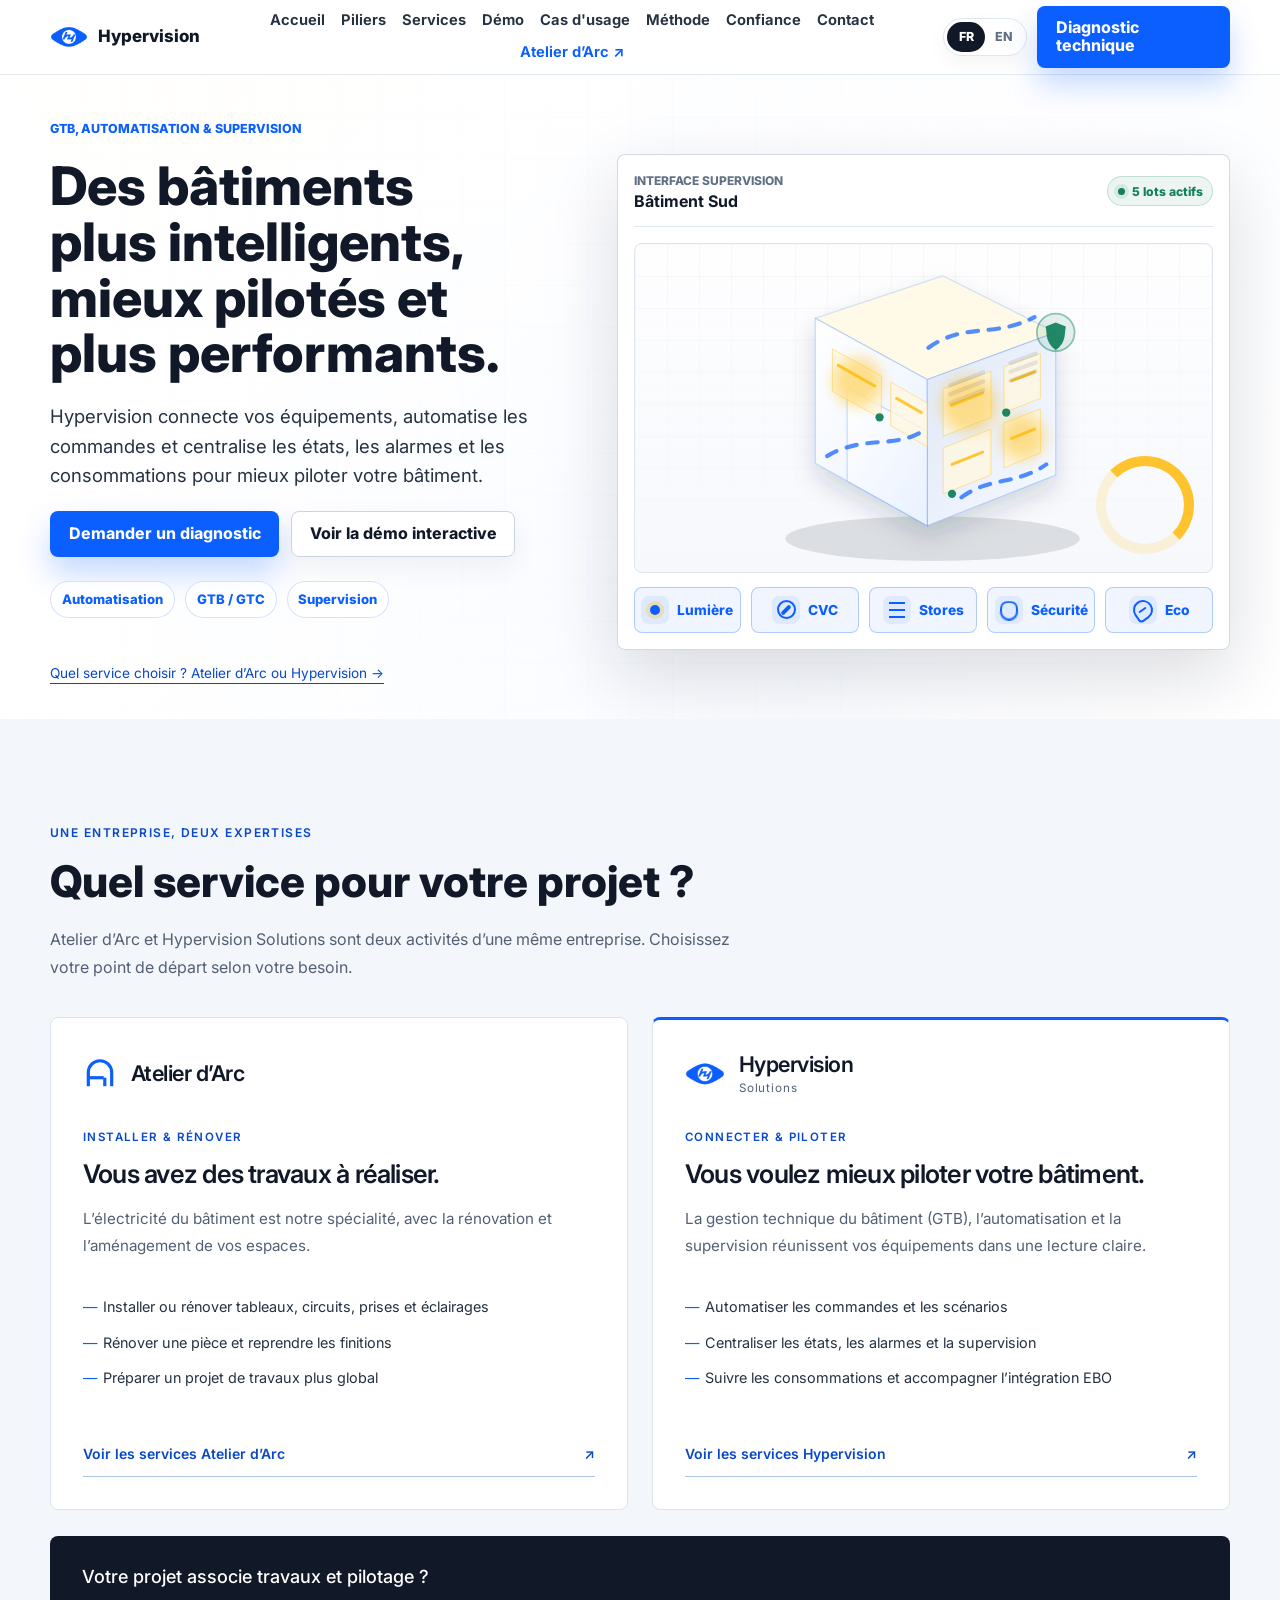
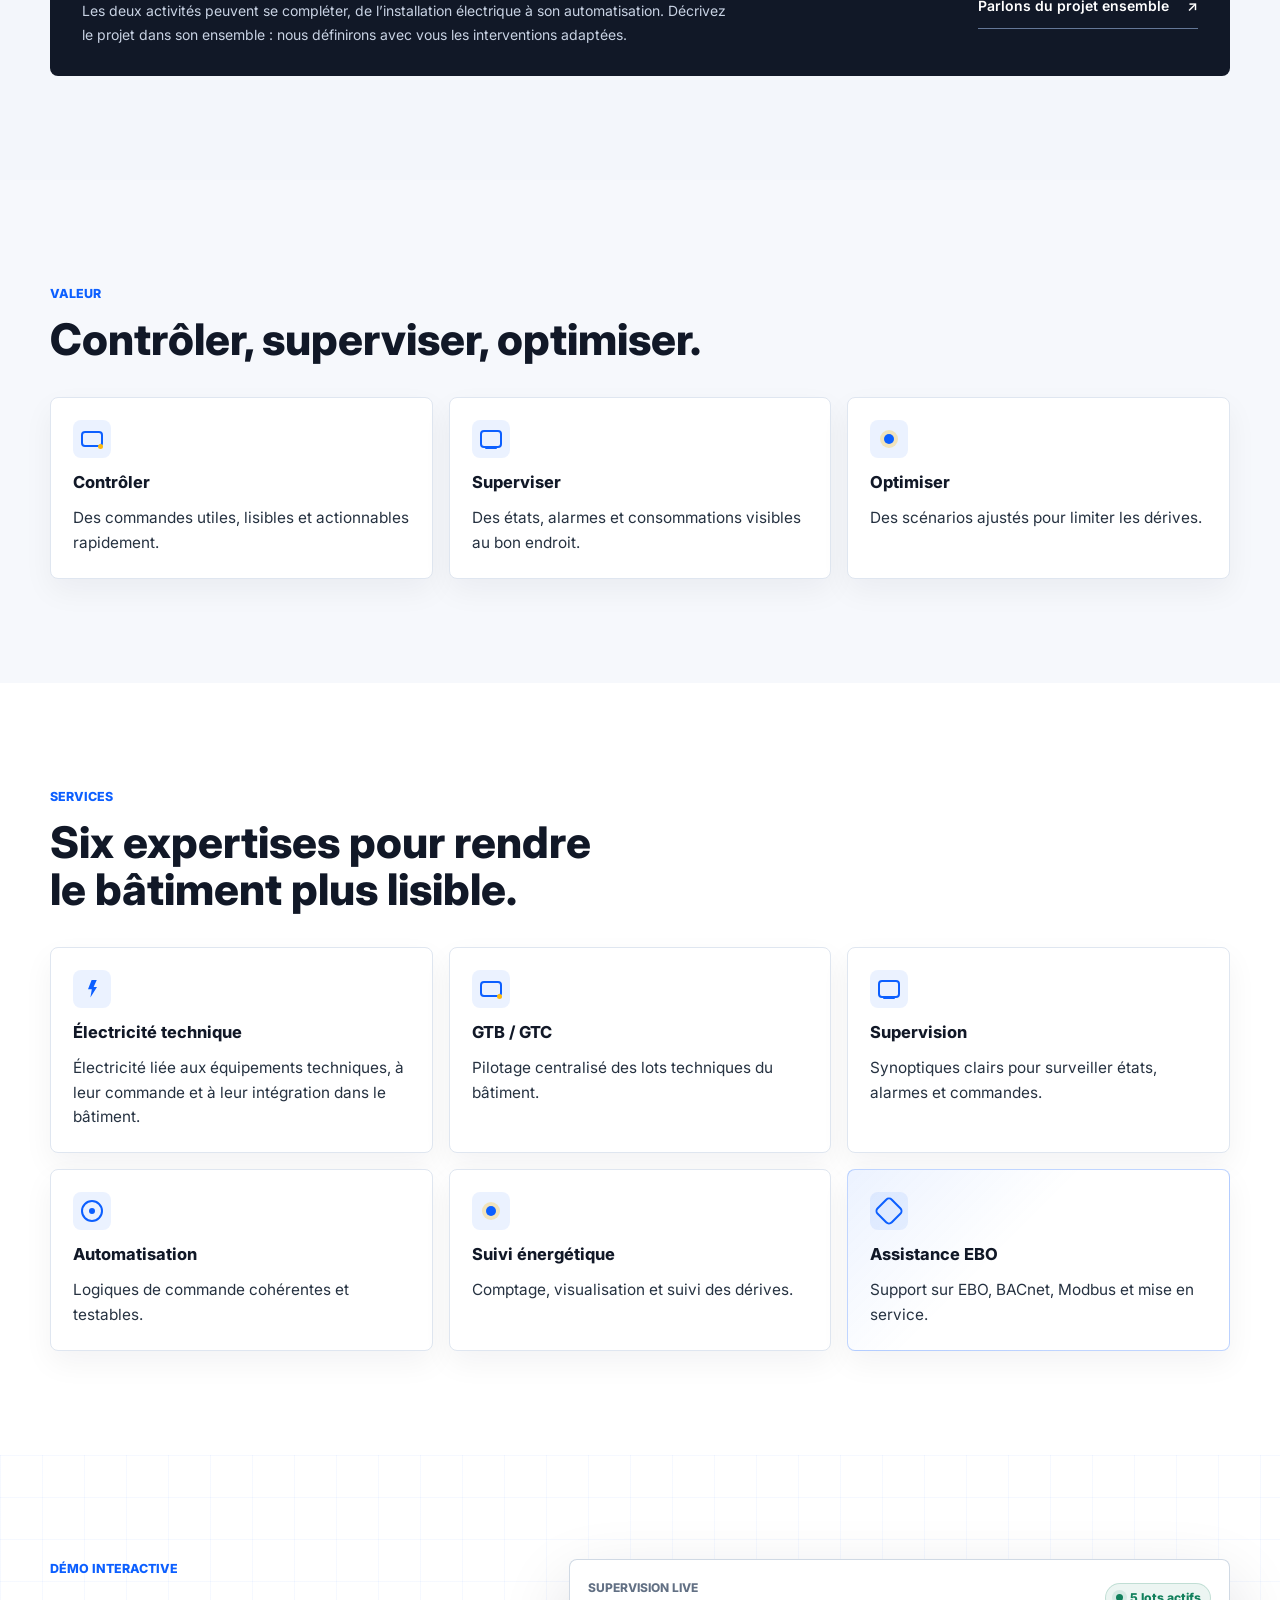
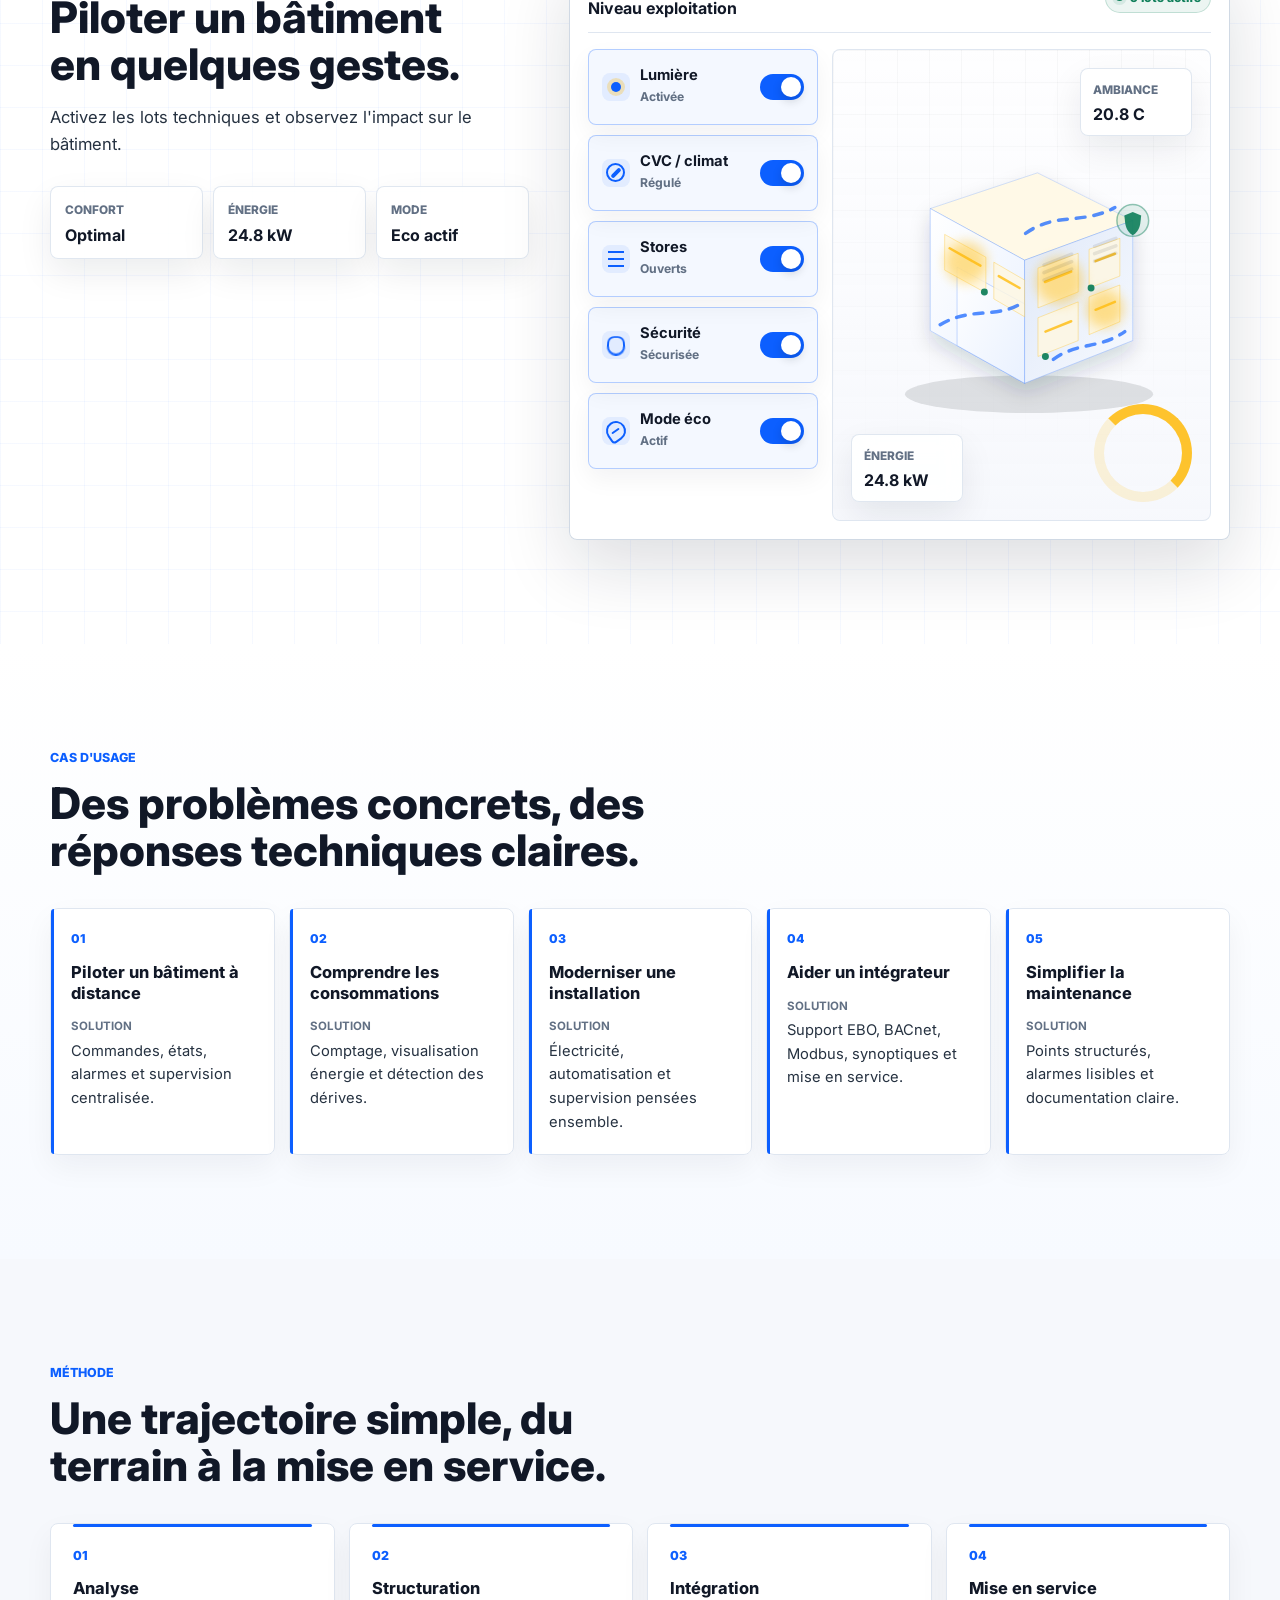
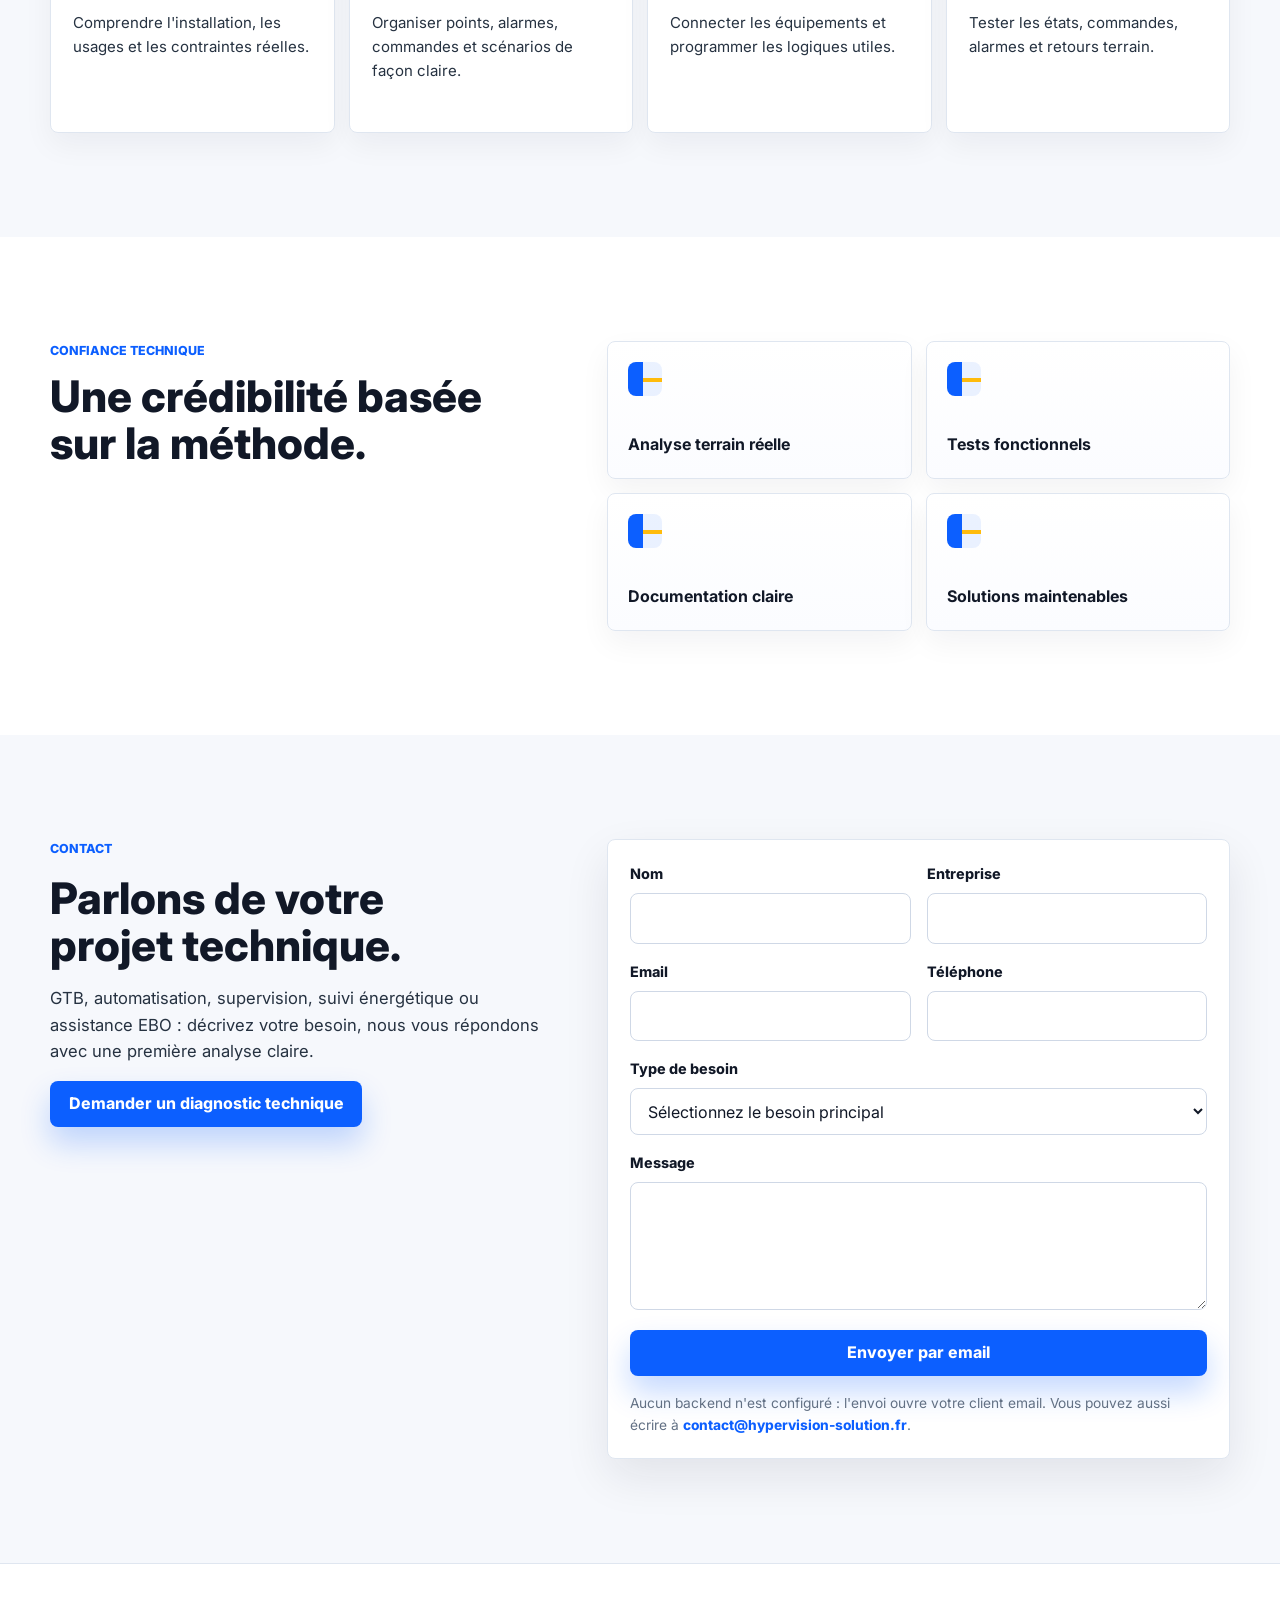
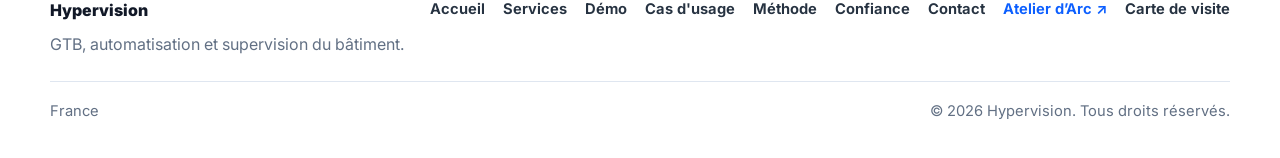
==== commit 2d08a8f1: "Clarify both service brands and add a shared project guide" ====
--- a/index.html
+++ b/index.html
@@ -3,10 +3,10 @@
   <head>
     <meta charset="UTF-8" />
     <meta name="viewport" content="width=device-width, initial-scale=1.0" />
-    <title>Hypervision - &Eacute;lectricit&eacute;, GTB et supervision pour b&acirc;timents intelligents</title>
+    <title>Hypervision — GTB, automatisation et supervision du bâtiment</title>
     <meta
       name="description"
-      content="Hypervision con&ccedil;oit et int&egrave;gre des solutions d'&eacute;lectricit&eacute; technique, GTB, supervision, automatisation et suivi &eacute;nerg&eacute;tique pour rendre les b&acirc;timents plus lisibles et performants."
+      content="Hypervision Solutions : GTB, automatisation, supervision et suivi énergétique. Une même entreprise avec Atelier d’Arc, spécialiste de l’électricité et de la rénovation."
     />
     <meta
       name="keywords"
@@ -19,11 +19,11 @@
     <meta property="og:site_name" content="Hypervision" />
     <meta
       property="og:title"
-      content="Hypervision - &Eacute;lectricit&eacute;, GTB et supervision pour b&acirc;timents intelligents"
+      content="Hypervision — GTB, automatisation et supervision du bâtiment"
     />
     <meta
       property="og:description"
-      content="&Eacute;lectricit&eacute; technique, GTB, supervision, automatisation et suivi &eacute;nerg&eacute;tique pour b&acirc;timents professionnels et intelligents."
+      content="GTB, automatisation, supervision et suivi énergétique. Hypervision Solutions et Atelier d’Arc : deux expertises d’une même entreprise."
     />
     <meta property="og:image" content="assets/img/favicon.png" />
     <meta name="twitter:card" content="summary_large_image" />
@@ -35,6 +35,7 @@
     />
     <link rel="icon" type="image/png" href="assets/img/favicon.png" />
     <link rel="stylesheet" href="styles.css" />
+    <link rel="stylesheet" href="assets/service-guide.css" />
   </head>
   <body>
     <header class="site-header">
@@ -77,20 +78,21 @@
       <section class="hero-section" id="accueil">
         <div class="container hero-grid">
           <div class="hero-copy reveal">
-            <p class="eyebrow" data-i18n="heroKicker">&Eacute;lectricit&eacute;, GTB et supervision</p>
+            <p class="eyebrow" data-i18n="heroKicker">GTB, automatisation & supervision</p>
             <h1 data-i18n="heroTitle">Des b&acirc;timents plus intelligents, mieux pilot&eacute;s et plus performants.</h1>
             <p class="hero-subtitle" data-i18n="heroSubtitle">
-              Hypervision int&egrave;gre l'&eacute;lectricit&eacute;, la GTB et la supervision pour rendre les b&acirc;timents plus lisibles, contr&ocirc;lables et efficaces.
+              Hypervision connecte vos équipements, automatise les commandes et centralise les états, les alarmes et les consommations pour mieux piloter votre bâtiment.
             </p>
             <div class="hero-actions">
               <a class="btn btn-primary" href="#contact" data-i18n="heroPrimary">Demander un diagnostic</a>
               <a class="btn btn-secondary" href="#demo" data-i18n="heroSecondary">Voir la d&eacute;mo interactive</a>
             </div>
             <div class="hero-signals" aria-label="Expertises cl&eacute;s">
-              <span data-i18n="signalElectrical">&Eacute;lectricit&eacute;</span>
+              <span data-i18n="signalElectrical">Automatisation</span>
               <span data-i18n="signalBms">GTB / GTC</span>
               <span data-i18n="signalSupervision">Supervision</span>
             </div>
+            <a class="service-guide-shortcut" href="#deux-expertises" data-i18n="guideHeroLink">Quel service choisir ? Atelier d’Arc ou Hypervision →</a>
           </div>
 
           <div class="hero-demo reveal" data-smart-demo="hero">
@@ -202,6 +204,35 @@
         </div>
       </section>
 
+      <section class="section service-guide" id="deux-expertises" aria-labelledby="service-guide-title">
+  <div class="container">
+    <div class="service-guide-heading">
+      <p class="service-guide-eyebrow" data-i18n="guideEyebrow">UNE ENTREPRISE, DEUX EXPERTISES</p>
+      <h2 id="service-guide-title" data-i18n="guideTitle">Quel service pour votre projet ?</h2>
+      <p data-i18n="guideIntro">Atelier d’Arc et Hypervision Solutions sont deux activités d’une même entreprise. Choisissez votre point de départ selon votre besoin.</p>
+    </div>
+    <div class="service-guide-grid">
+      <article class="service-guide-card">
+        <div class="service-guide-brand"><img src="/atelierdarc/assets/arc-symbol.svg" width="34" height="40" alt=""><strong>Atelier d’Arc</strong></div>
+        <p class="service-guide-role" data-i18n="guideAtelierRole">INSTALLER & RÉNOVER</p>
+        <h3 data-i18n="guideAtelierTitle">Vous avez des travaux à réaliser.</h3>
+        <p data-i18n="guideAtelierText">L’électricité du bâtiment est notre spécialité, avec la rénovation et l’aménagement de vos espaces.</p>
+        <ul><li data-i18n="guideAtelierItem1">Installer ou rénover tableaux, circuits, prises et éclairages</li><li data-i18n="guideAtelierItem2">Rénover une pièce et reprendre les finitions</li><li data-i18n="guideAtelierItem3">Préparer un projet de travaux plus global</li></ul>
+        <a class="service-guide-link" href="/atelierdarc/#expertises"><span data-i18n="guideAtelierLink">Voir les services Atelier d’Arc</span><span aria-hidden="true">↗</span></a>
+      </article>
+      <article class="service-guide-card service-guide-card-hyper">
+        <div class="service-guide-brand"><img src="/assets/img/favicon.png" width="40" height="40" alt=""><strong>Hypervision <small>Solutions</small></strong></div>
+        <p class="service-guide-role" data-i18n="guideHyperRole">CONNECTER & PILOTER</p>
+        <h3 data-i18n="guideHyperTitle">Vous voulez mieux piloter votre bâtiment.</h3>
+        <p data-i18n="guideHyperText">La gestion technique du bâtiment (GTB), l’automatisation et la supervision réunissent vos équipements dans une lecture claire.</p>
+        <ul><li data-i18n="guideHyperItem1">Automatiser les commandes et les scénarios</li><li data-i18n="guideHyperItem2">Centraliser les états, les alarmes et la supervision</li><li data-i18n="guideHyperItem3">Suivre les consommations et accompagner l’intégration EBO</li></ul>
+        <a class="service-guide-link" href="#services"><span data-i18n="guideHyperLink">Voir les services Hypervision</span><span aria-hidden="true">↗</span></a>
+      </article>
+    </div>
+    <div class="service-guide-together"><div><h3 data-i18n="guideTogetherTitle">Votre projet associe travaux et pilotage ?</h3><p data-i18n="guideTogetherText">Les deux activités peuvent se compléter, de l’installation électrique à son automatisation. Décrivez le projet dans son ensemble : nous définirons avec vous les interventions adaptées.</p></div><a class="service-guide-link" href="#contact"><span data-i18n="guideTogetherLink">Parlons du projet ensemble</span><span aria-hidden="true">↗</span></a></div>
+  </div>
+</section>
+
       <section class="section actions-section" id="actions">
         <div class="container">
           <div class="section-heading reveal">
@@ -240,7 +271,7 @@
             <article class="service-card reveal">
               <span class="service-icon service-icon-electric" aria-hidden="true"></span>
               <h3 data-i18n="serviceElectricalTitle">&Eacute;lectricit&eacute; technique</h3>
-              <p data-i18n="serviceElectricalText">Installations et r&eacute;novations &eacute;lectriques orient&eacute;es exploitation.</p>
+              <p data-i18n="serviceElectricalText">Électricité liée aux équipements techniques, à leur commande et à leur intégration dans le bâtiment.</p>
             </article>
             <article class="service-card reveal">
               <span class="service-icon service-icon-bms" aria-hidden="true"></span>
@@ -546,7 +577,7 @@
             <p class="eyebrow" data-i18n="contactEyebrow">Contact</p>
             <h2 data-i18n="contactTitle">Parlons de votre projet technique.</h2>
             <p data-i18n="contactText">
-              Installation, r&eacute;novation, GTB, supervision ou assistance EBO : d&eacute;crivez votre besoin, nous vous r&eacute;pondons avec une premi&egrave;re analyse claire.
+              GTB, automatisation, supervision, suivi énergétique ou assistance EBO : d&eacute;crivez votre besoin, nous vous r&eacute;pondons avec une premi&egrave;re analyse claire.
             </p>
             <a class="btn btn-primary" href="#lead-form" data-i18n="contactCta">Demander un diagnostic technique</a>
           </div>
@@ -600,7 +631,7 @@
       <div class="container footer-grid">
         <div>
           <a class="footer-brand" href="#accueil">Hypervision</a>
-          <p data-i18n="footerTagline">&Eacute;lectricit&eacute;, GTB et supervision pour b&acirc;timents intelligents.</p>
+          <p data-i18n="footerTagline">GTB, automatisation et supervision du bâtiment.</p>
         </div>
         <nav class="footer-links" aria-label="Navigation pied de page">
           <a href="#accueil" data-i18n="navHome">Accueil</a>
--- a/assets/service-guide.css
+++ b/assets/service-guide.css
@@ -0,0 +1,30 @@
+/* Shared service orientation for Hypervision Solutions and Atelier d’Arc. */
+.service-guide{background:#f3f6fb;color:#111827;scroll-margin-top:100px}
+.service-guide-heading{max-width:820px;margin-bottom:36px}
+.service-guide-eyebrow{font-size:.75rem;letter-spacing:.12em;font-weight:600;color:#0848c9;margin-bottom:16px}
+.service-guide-heading h2{color:#111827;margin-bottom:20px}
+.service-guide-heading>p:last-child{max-width:710px;color:#536074;font-size:1rem;line-height:1.75}
+.service-guide-grid{display:grid;grid-template-columns:repeat(2,minmax(0,1fr));gap:24px}
+.service-guide-card{display:flex;flex-direction:column;min-width:0;background:white;border:1px solid #dce3ed;border-radius:8px;padding:32px}
+.service-guide-card-hyper{border-top:3px solid #0c5fff;padding-top:30px}
+.service-guide-brand{display:flex;gap:14px;align-items:center;min-height:48px;margin-bottom:30px}
+.service-guide-brand img{object-fit:contain;flex-shrink:0;max-height:40px}
+.service-guide-brand strong{font-family:Inter,Arial,sans-serif;font-size:1.35rem;font-weight:600;line-height:1.15;letter-spacing:-.025em}
+.service-guide-brand small{display:block;font-size:.73rem;font-weight:400;letter-spacing:.07em;margin-top:5px;color:#536074}
+.service-guide-role{color:#0848c9;font-size:.72rem;font-weight:600;letter-spacing:.12em;margin-bottom:12px}
+.service-guide-card h3{font-size:clamp(1.3rem,2vw,1.7rem);font-weight:600;letter-spacing:-.03em;line-height:1.25;margin-bottom:16px;color:#111827}
+.service-guide-card>p:not(.service-guide-role){color:#536074;font-size:.95rem;line-height:1.75}
+.service-guide-card ul{list-style:none;padding:0;margin:24px 0 30px;color:#263241;font-size:.9rem}
+.service-guide-card li{position:relative;padding-left:20px;line-height:1.6;margin:12px 0}
+.service-guide-card li::before{content:'—';position:absolute;left:0;color:#0c5fff}
+.service-guide-link{display:inline-flex;justify-content:space-between;align-items:center;gap:18px;font-size:.875rem;font-weight:600;line-height:1.5;color:#0848c9;text-decoration:none;border-bottom:1px solid #adc4ed;padding:12px 0;min-height:46px}
+.service-guide-card>.service-guide-link{margin-top:auto}
+.service-guide-link:hover{color:#111827;border-color:#111827}
+.service-guide-link:focus-visible,.service-guide-shortcut:focus-visible{outline:3px solid #0c5fff;outline-offset:5px}
+.service-guide-together{display:flex;align-items:center;justify-content:space-between;gap:36px;margin-top:26px;padding:28px 32px;background:#111827;border-radius:8px;color:#fff}
+.service-guide-together h3{font-size:1.13rem;color:#fff;margin:0 0 10px;font-weight:500;line-height:1.4}
+.service-guide-together p{max-width:650px;font-size:.875rem;line-height:1.75;color:#c8d2e3}
+.service-guide-together .service-guide-link{color:#fff;border-color:#647797;flex-shrink:0;max-width:100%}
+.service-guide-shortcut{display:inline-block;font-size:.85rem;color:#0848c9;text-underline-offset:5px;margin-top:24px;line-height:1.7}
+@media(max-width:850px){.service-guide-card{padding:25px}.service-guide-card-hyper{padding-top:23px}.service-guide-together{align-items:flex-start;flex-direction:column;gap:12px;padding:25px}}
+@media(max-width:640px){.service-guide-grid{grid-template-columns:1fr;gap:18px}.service-guide-heading{margin-bottom:28px}.service-guide-card h3{font-size:1.5rem}.service-guide-brand{margin-bottom:25px}.service-guide-heading h2{font-size:2.4rem}.service-guide-together{padding:24px}.service-guide-link{gap:12px}}
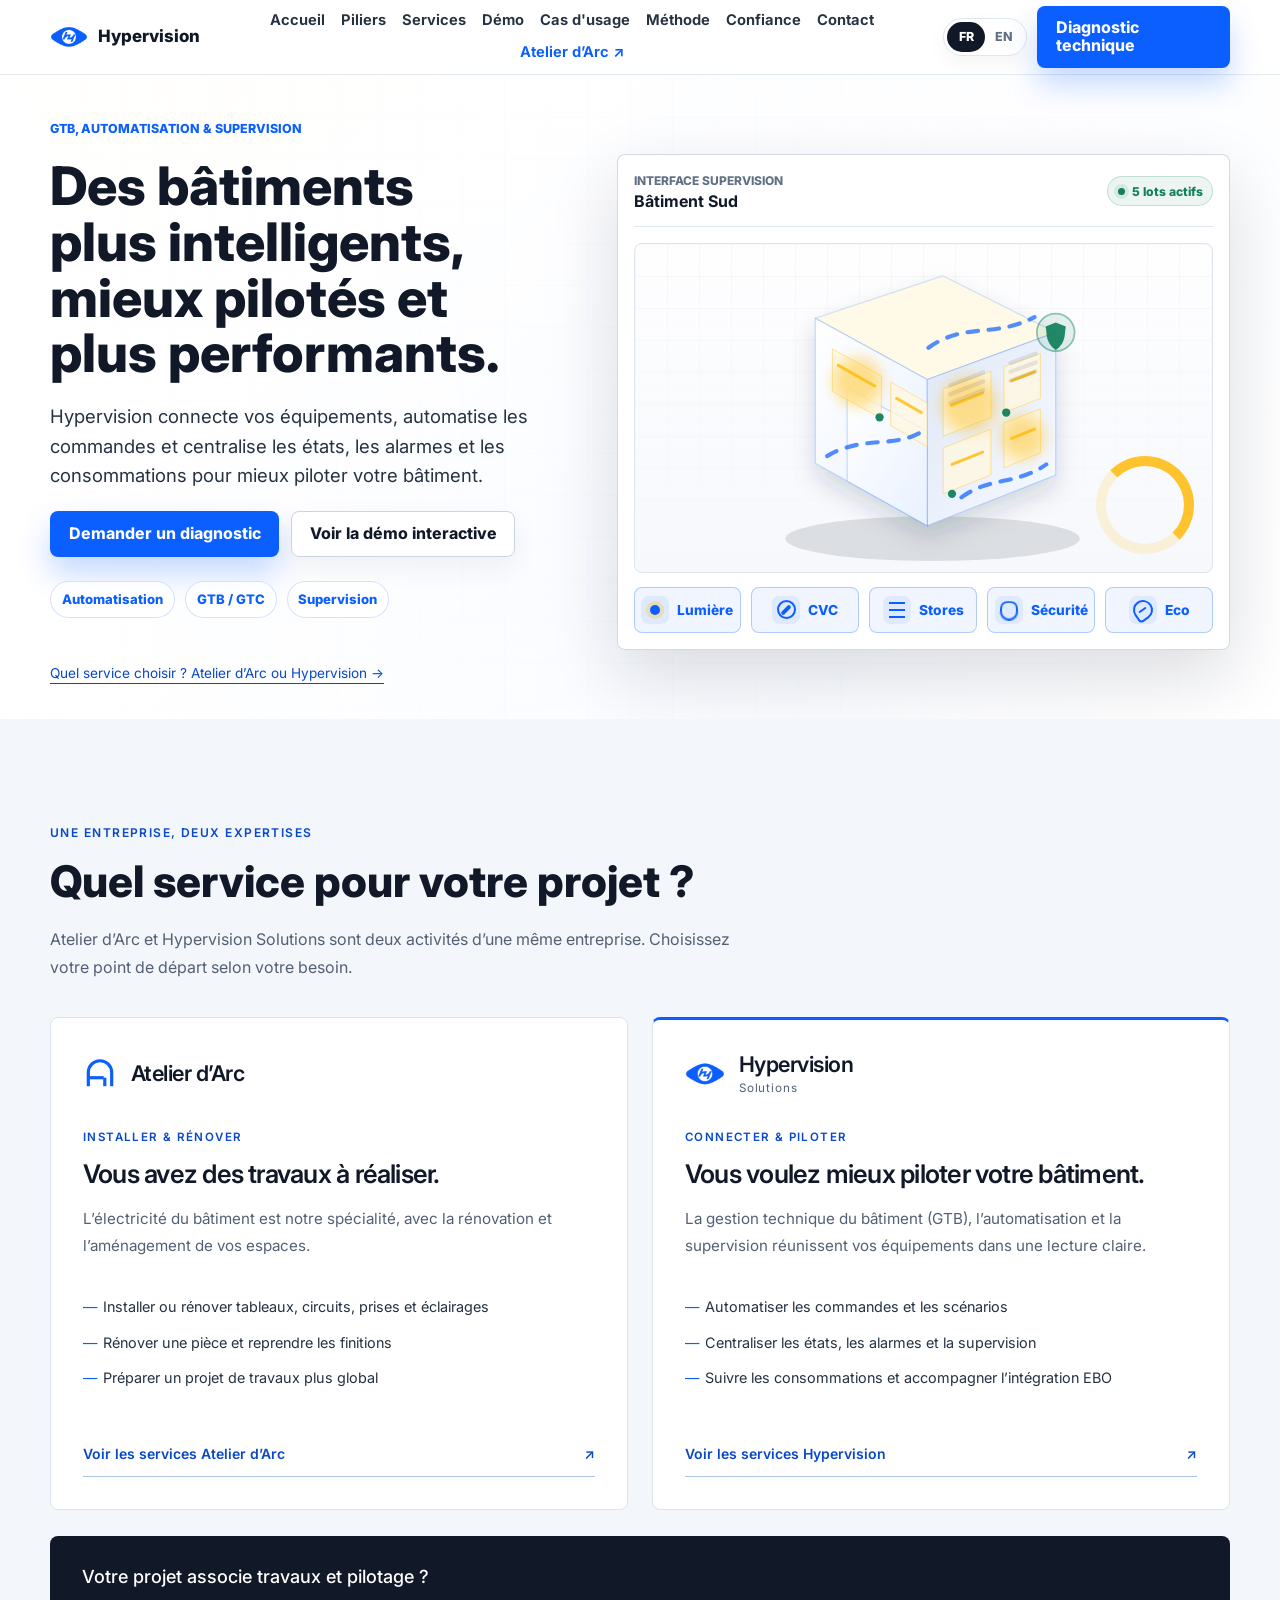
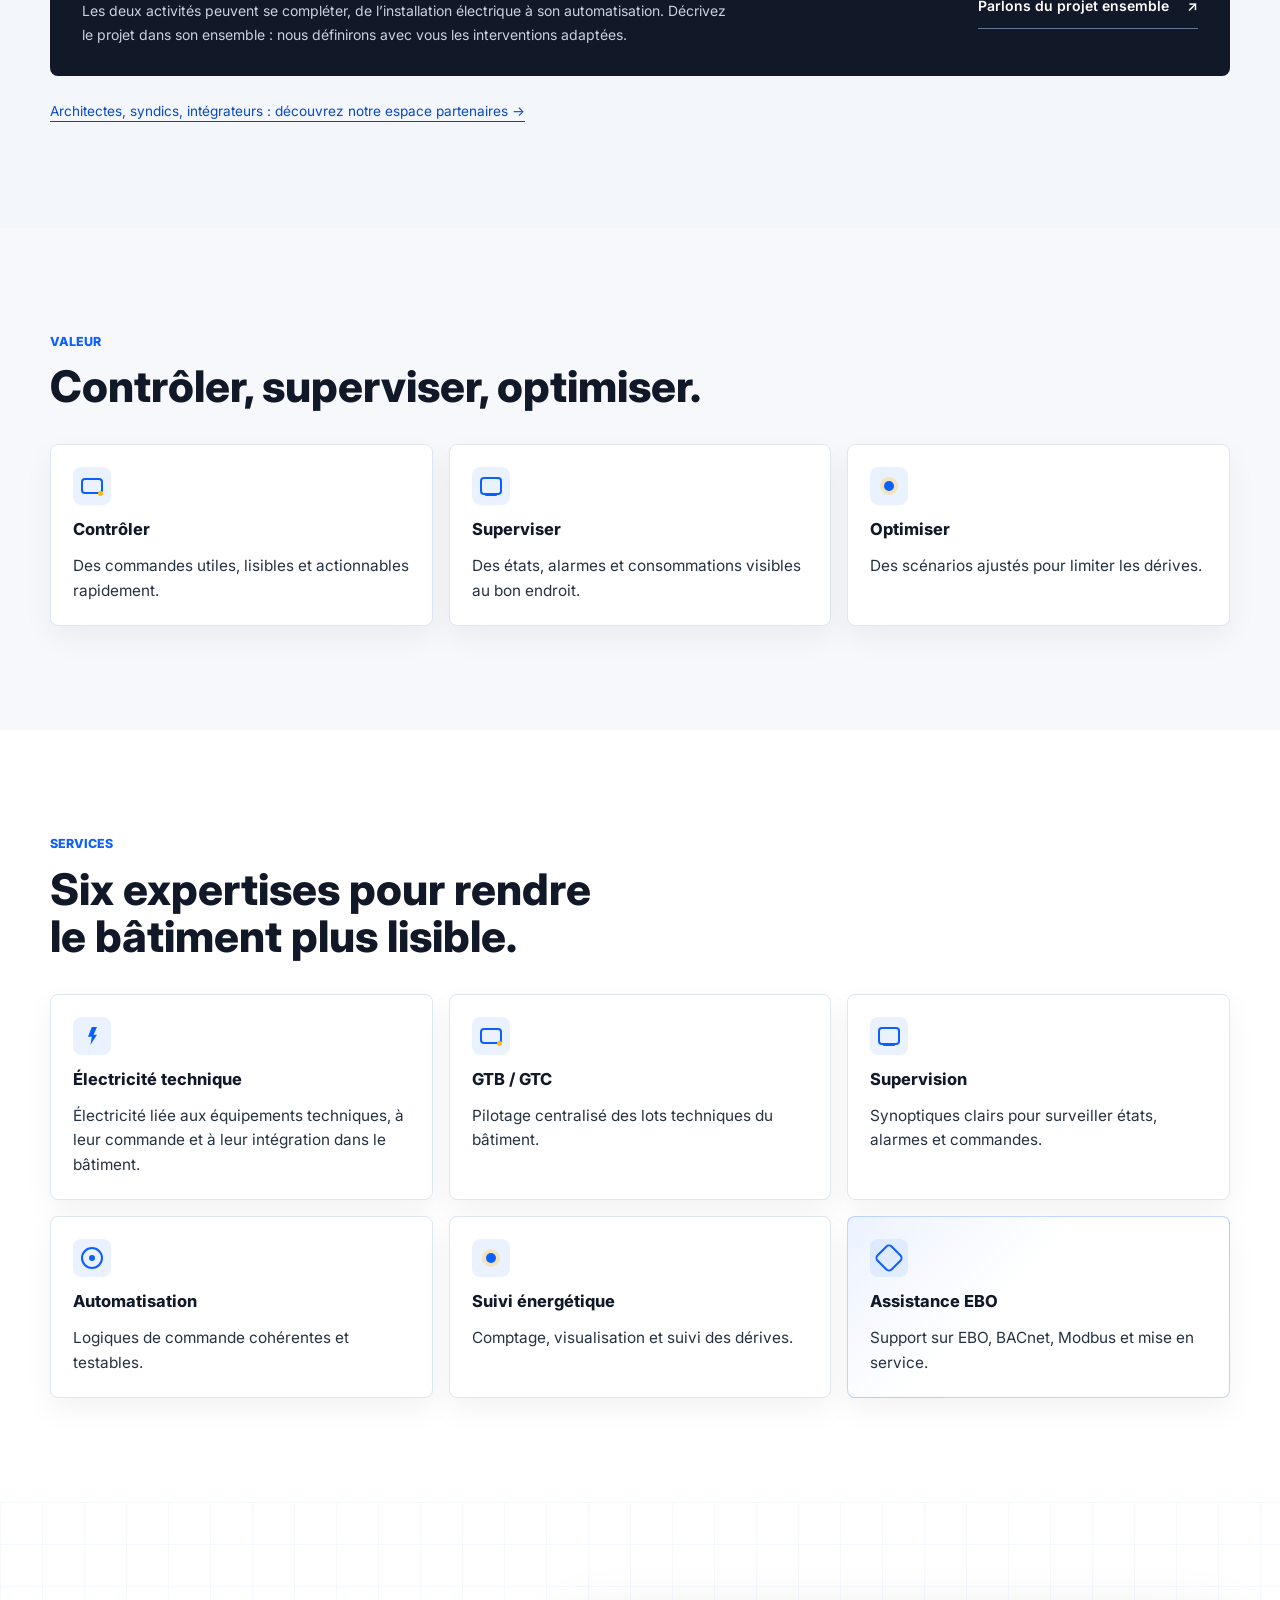
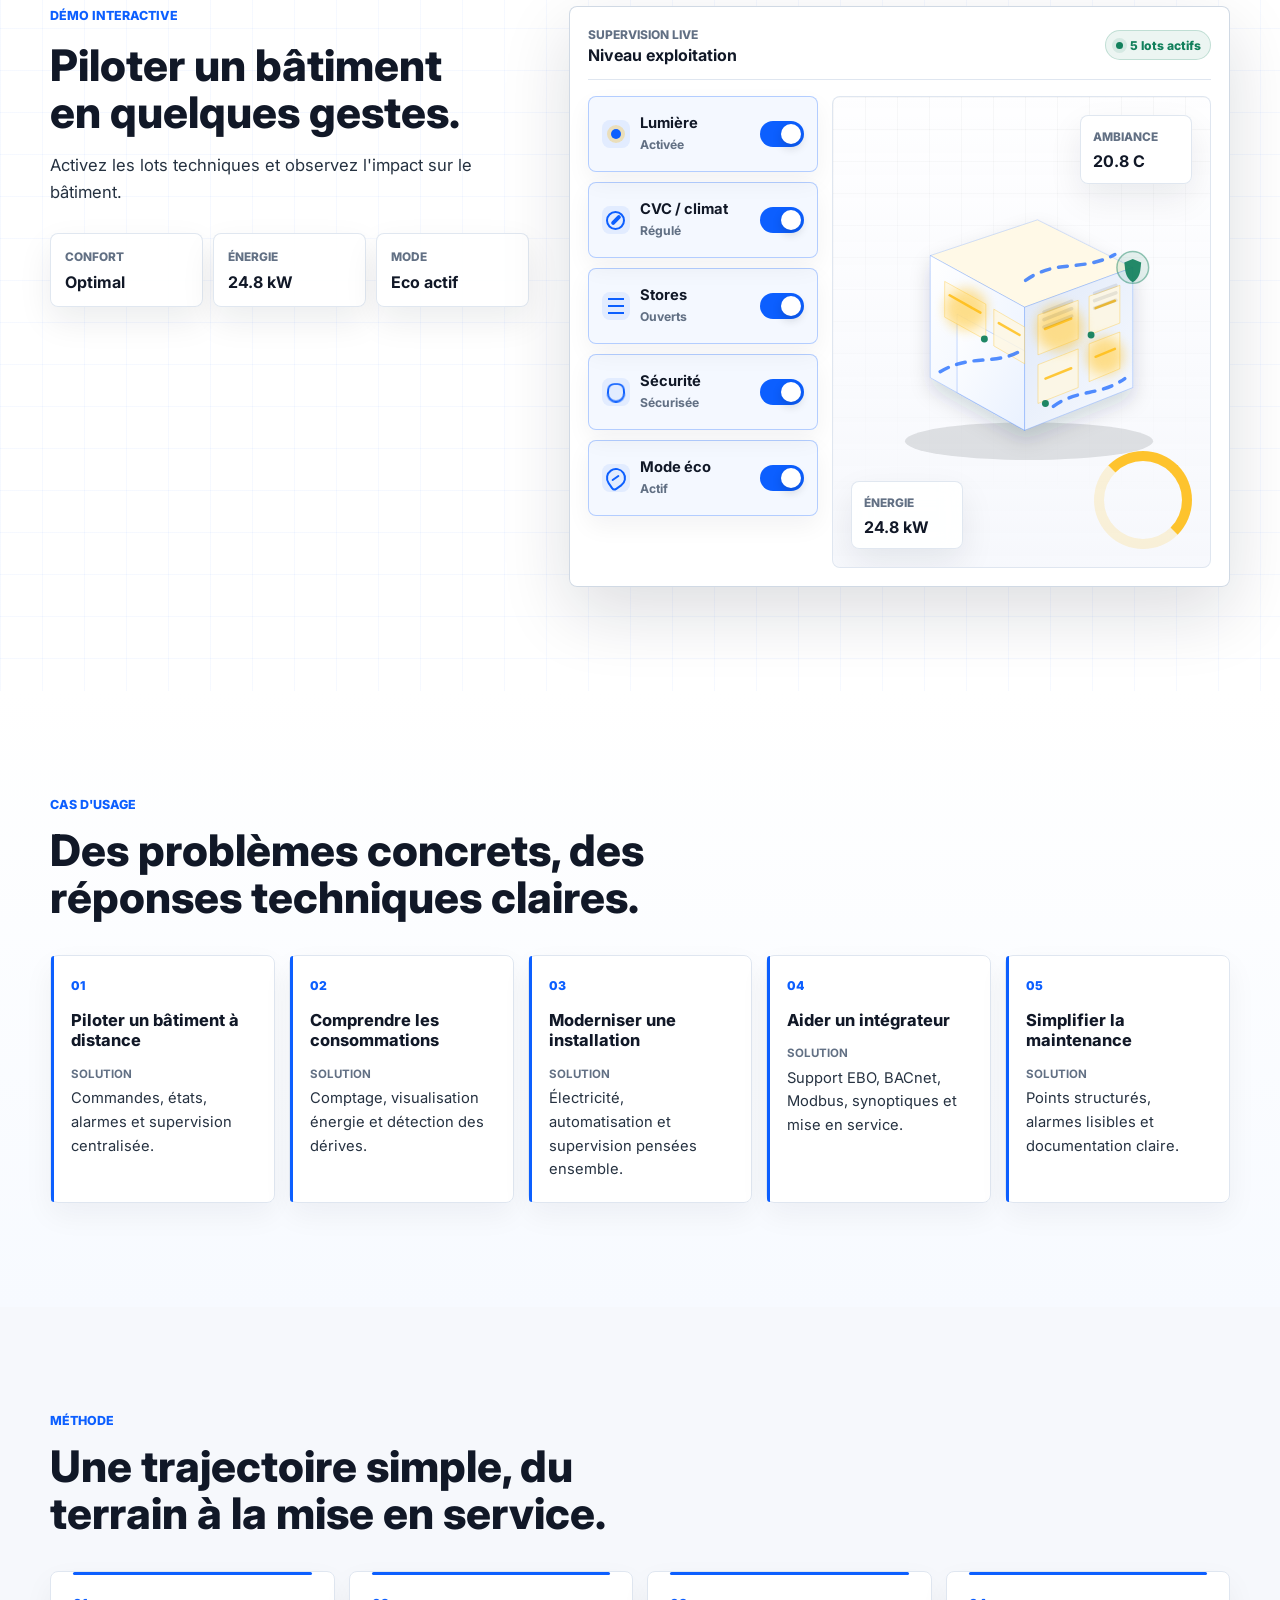
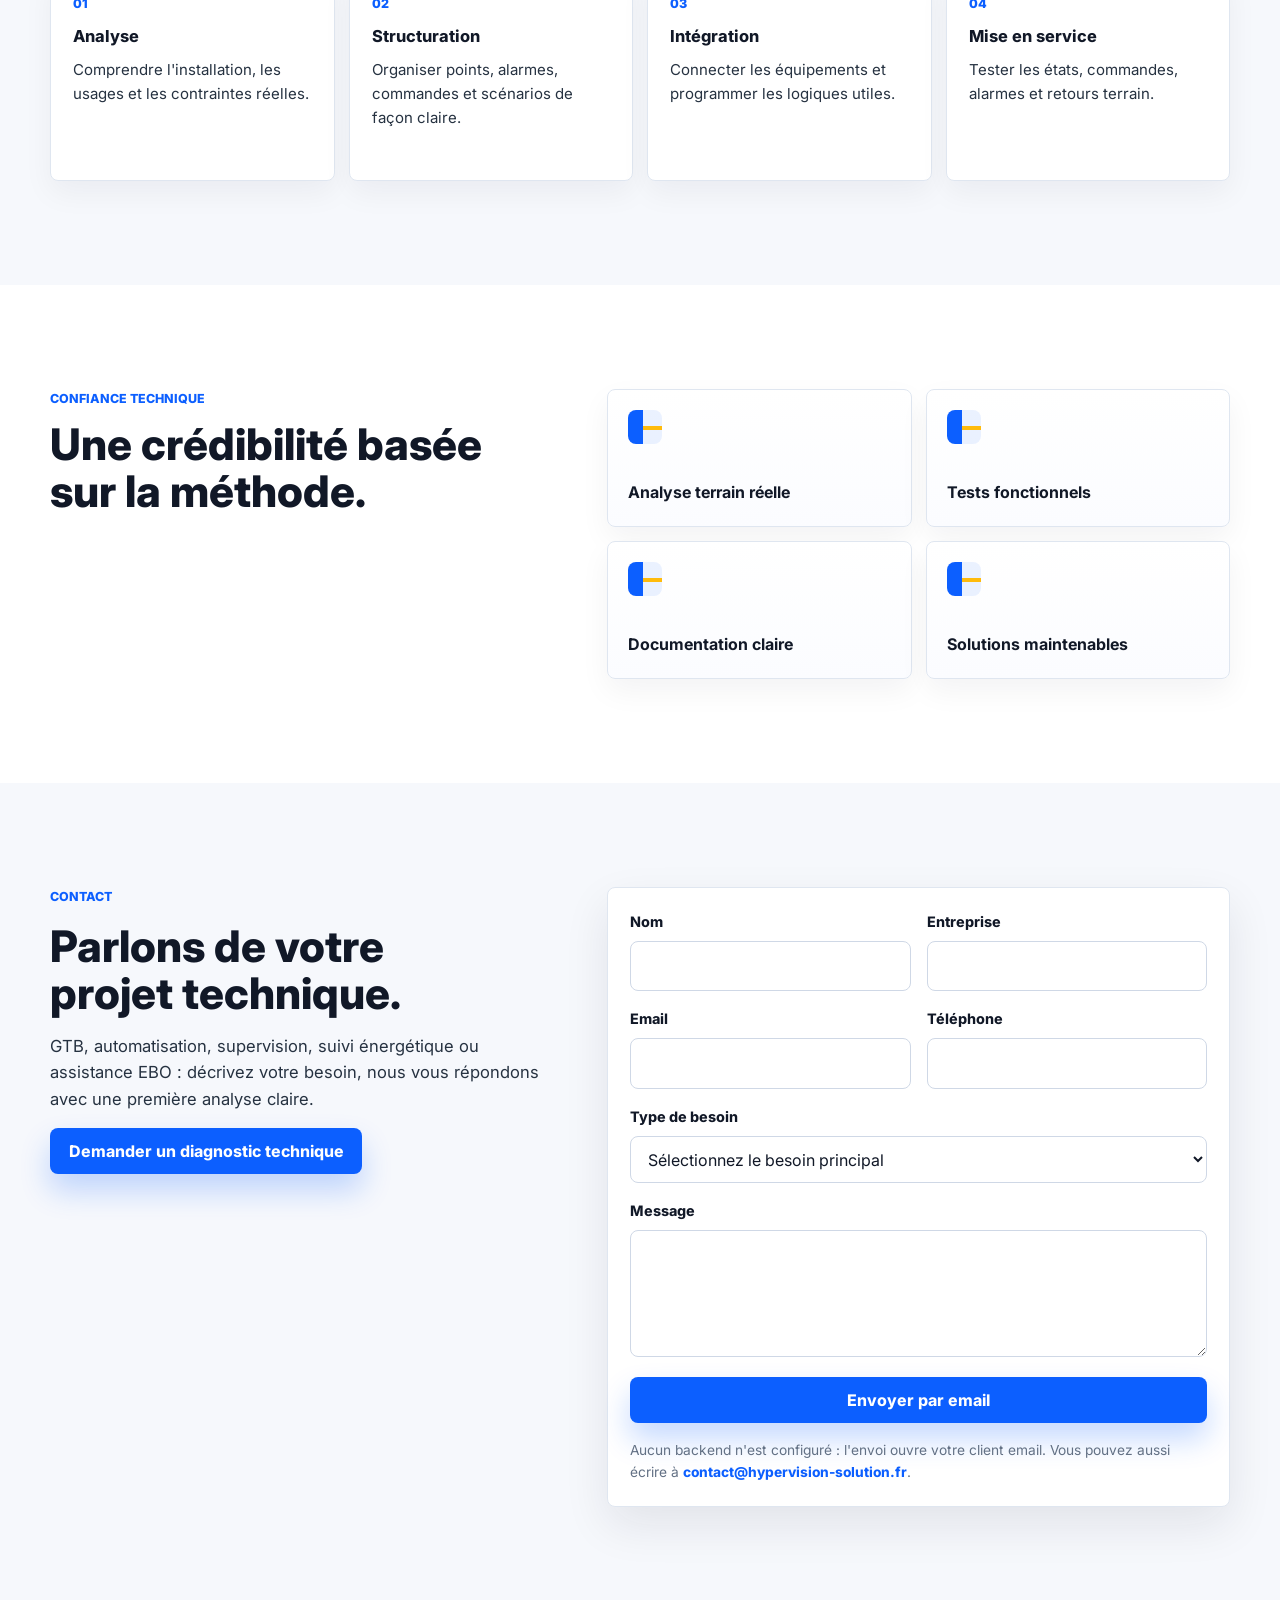
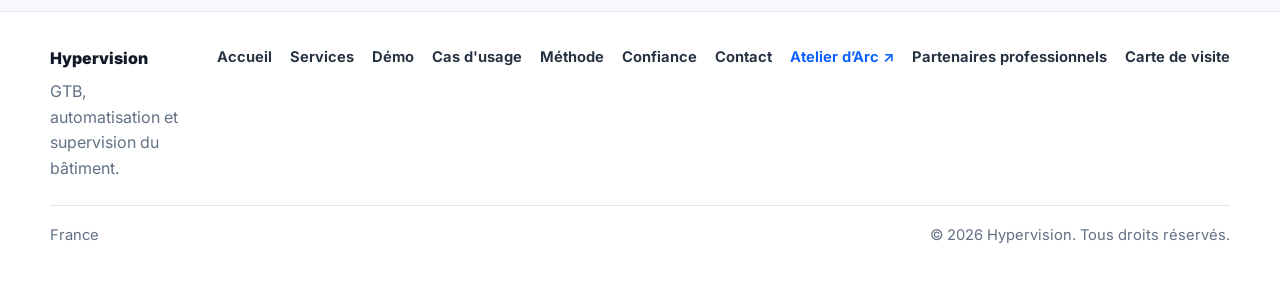
==== commit af37fd73: "Add shared professional partners page and one-page brochure" ====
--- a/index.html
+++ b/index.html
@@ -230,6 +230,7 @@
       </article>
     </div>
     <div class="service-guide-together"><div><h3 data-i18n="guideTogetherTitle">Votre projet associe travaux et pilotage ?</h3><p data-i18n="guideTogetherText">Les deux activités peuvent se compléter, de l’installation électrique à son automatisation. Décrivez le projet dans son ensemble : nous définirons avec vous les interventions adaptées.</p></div><a class="service-guide-link" href="#contact"><span data-i18n="guideTogetherLink">Parlons du projet ensemble</span><span aria-hidden="true">↗</span></a></div>
+    <a class="service-guide-shortcut" href="/partenaires/" data-i18n="partnersLink">Architectes, syndics, intégrateurs : découvrez notre espace partenaires →</a>
   </div>
 </section>
 
@@ -642,6 +643,7 @@
           <a href="#confiance" data-i18n="navTrust">Confiance</a>
           <a href="#contact" data-i18n="navContact">Contact</a>
           <a class="atelier-link" href="/atelierdarc/">Atelier d’Arc <span aria-hidden="true">↗</span></a>
+          <a href="/partenaires/" data-i18n="partnersFooter">Partenaires professionnels</a>
           <a href="business-card.html">Carte de visite</a>
         </nav>
         <div class="footer-meta">
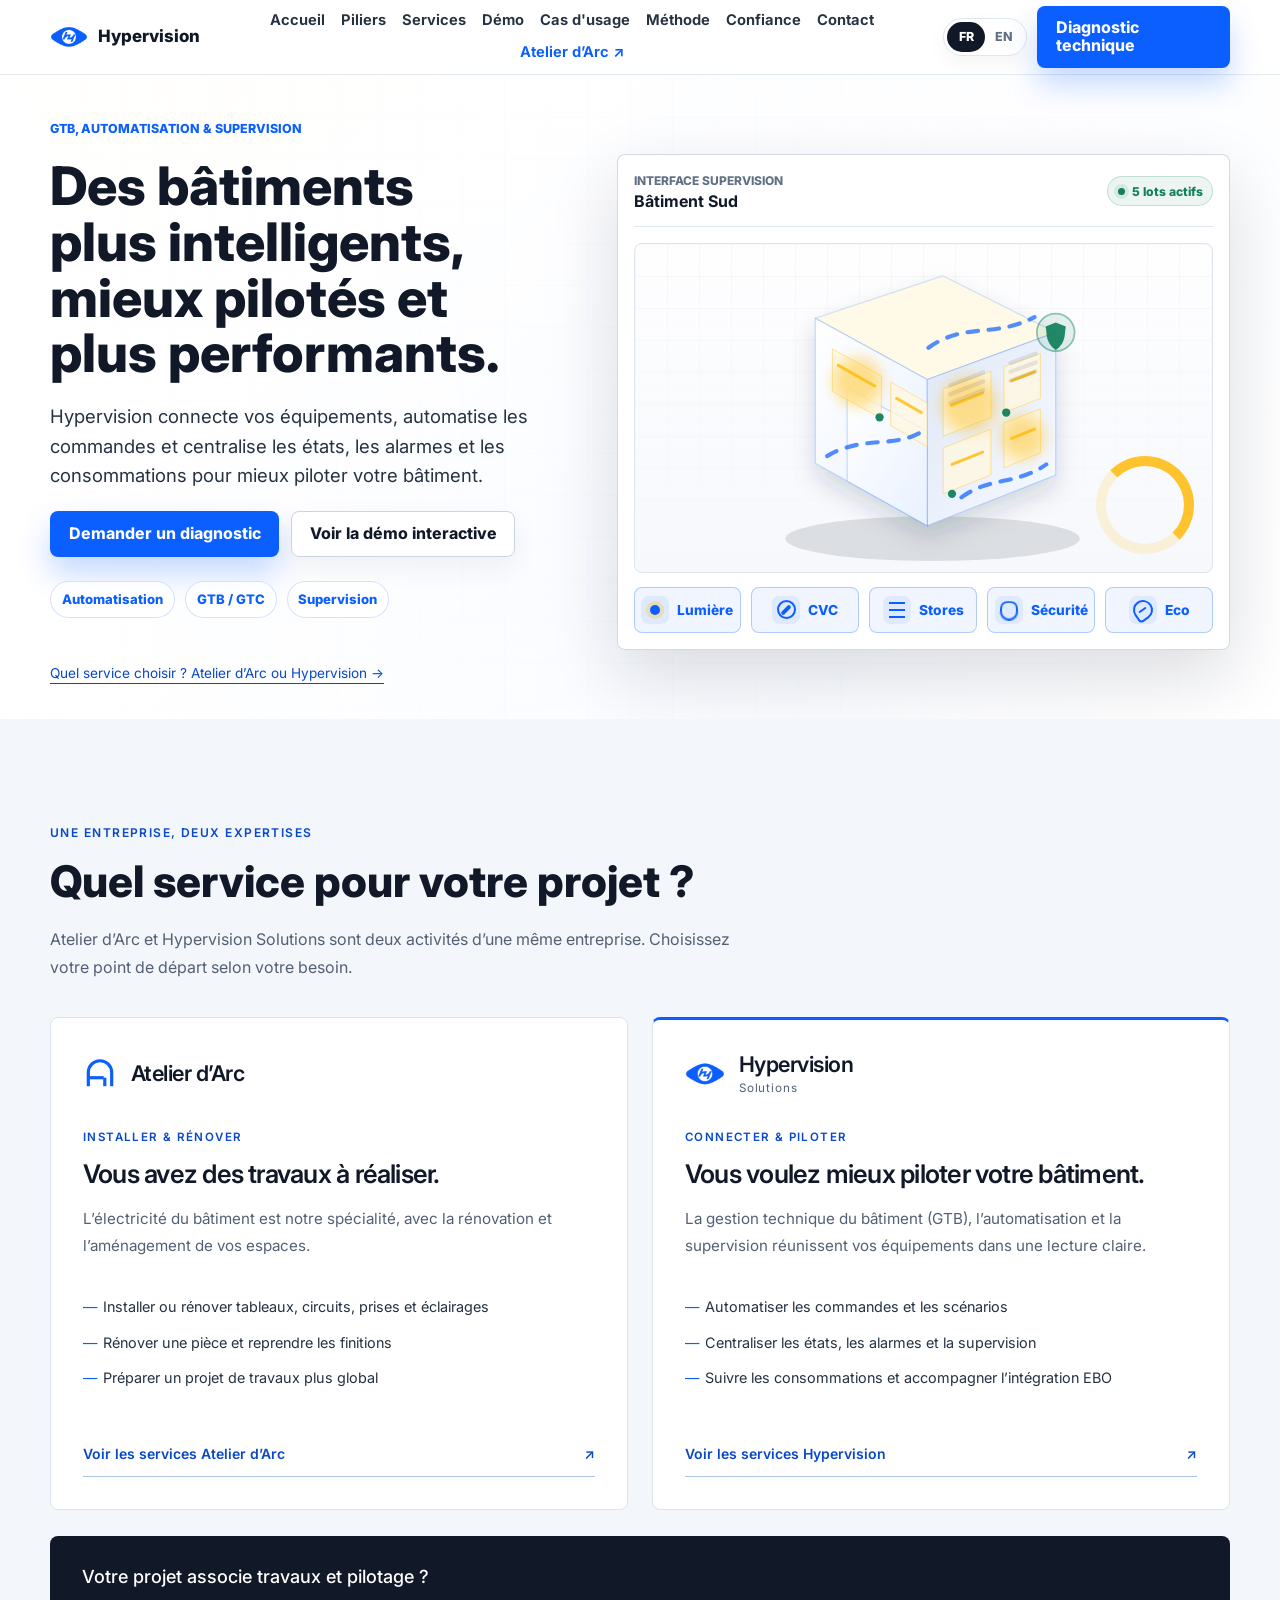
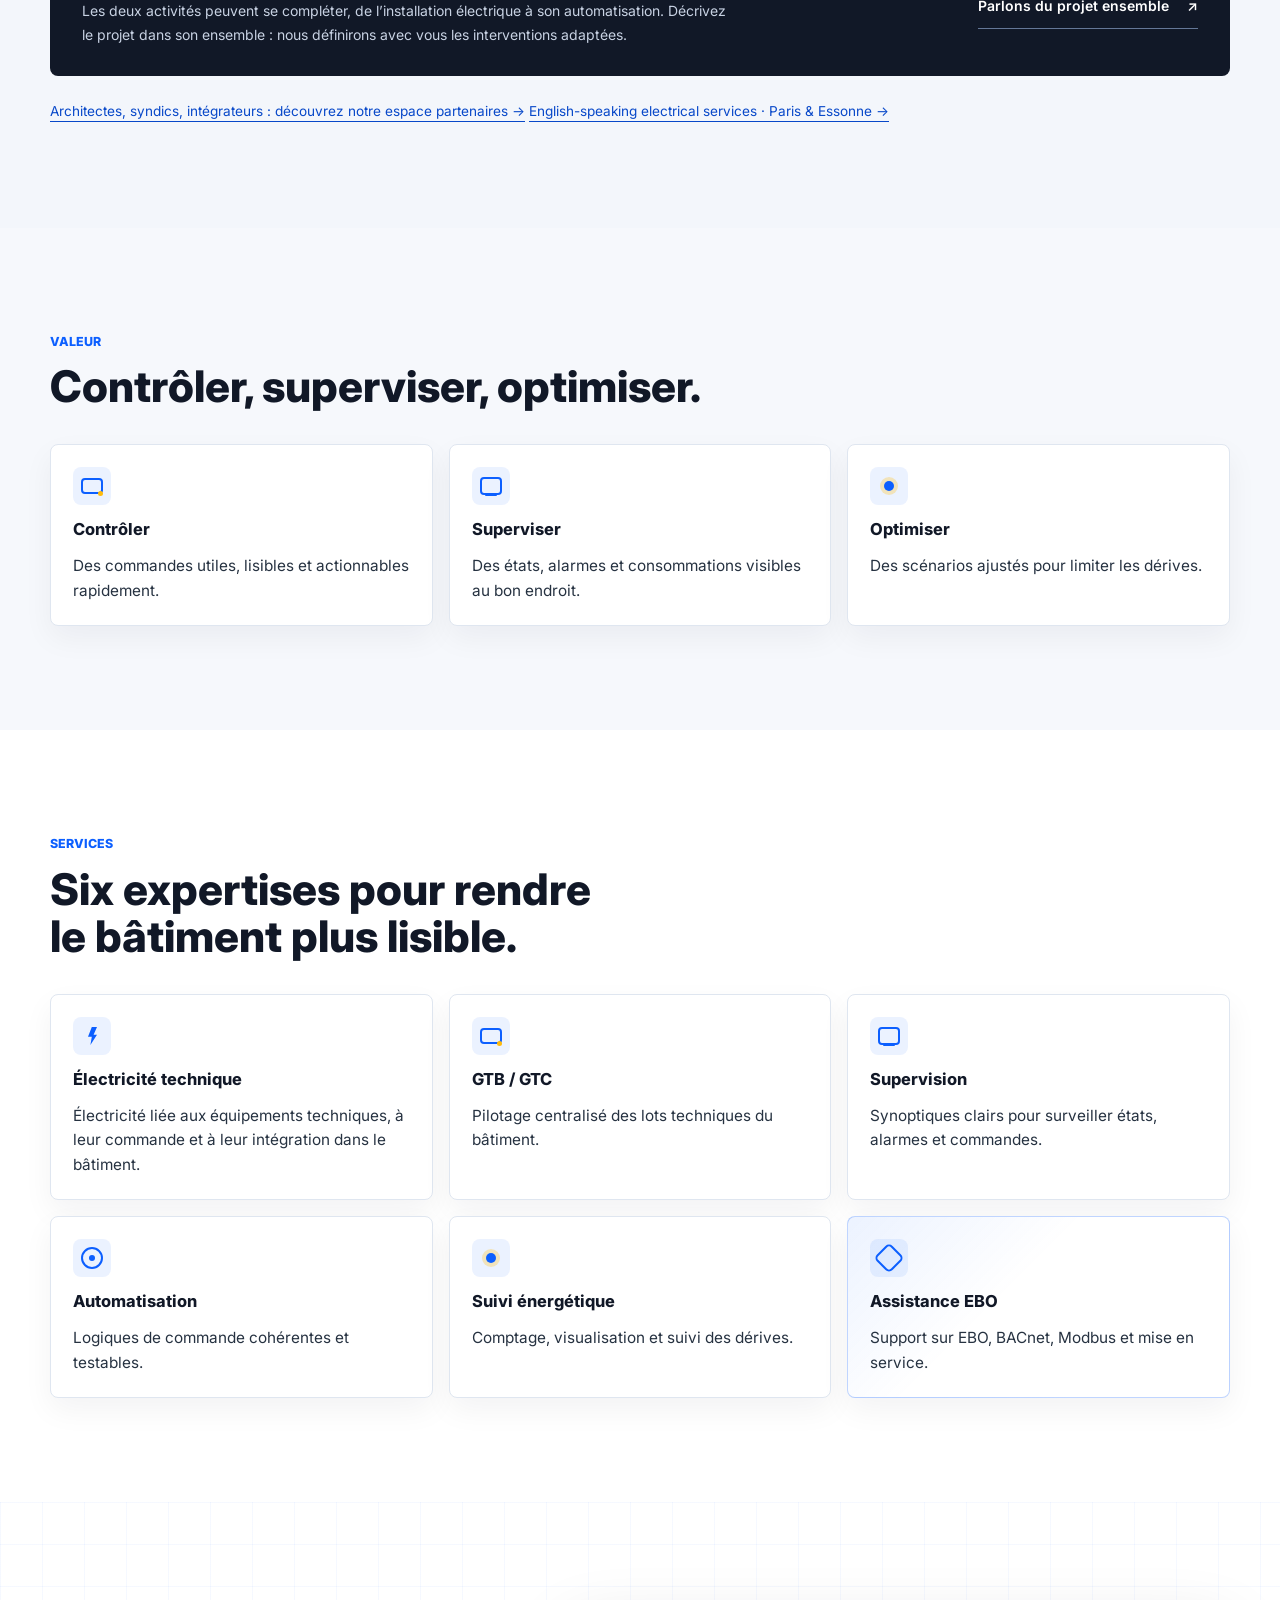
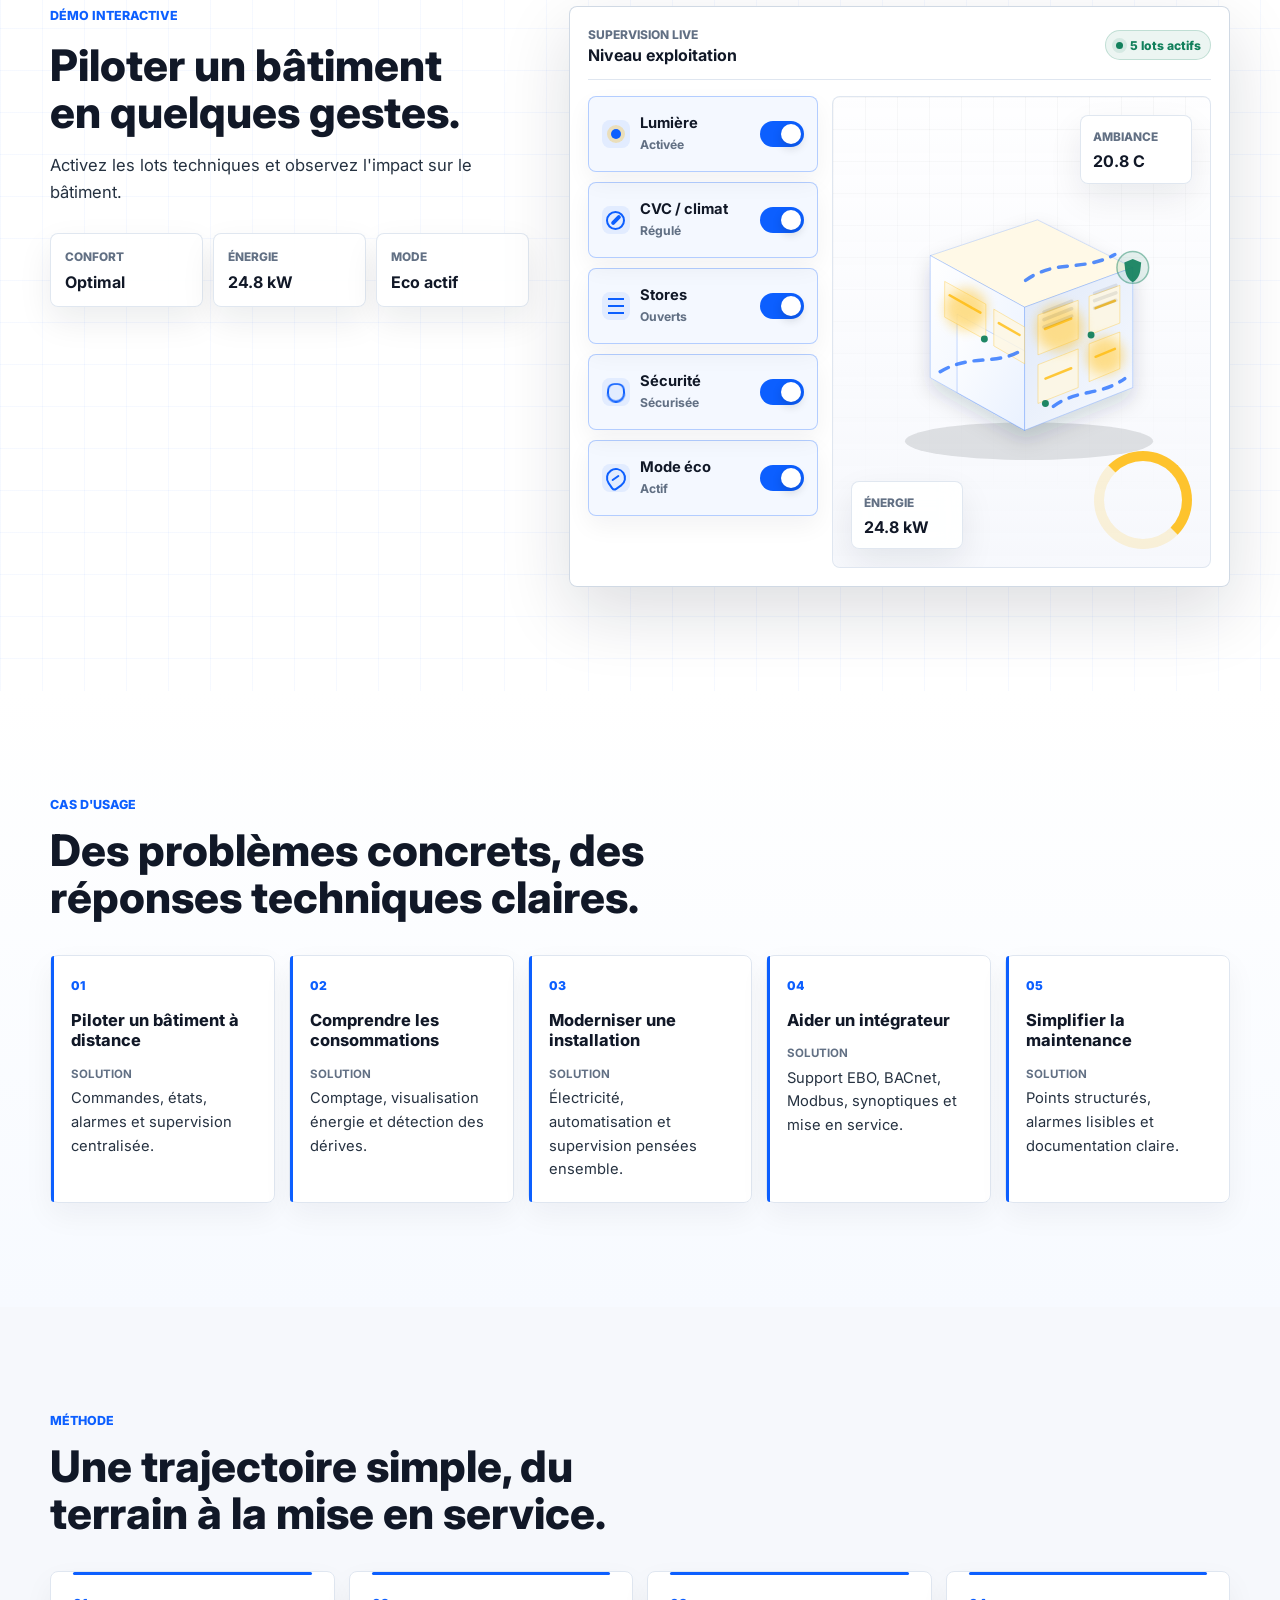
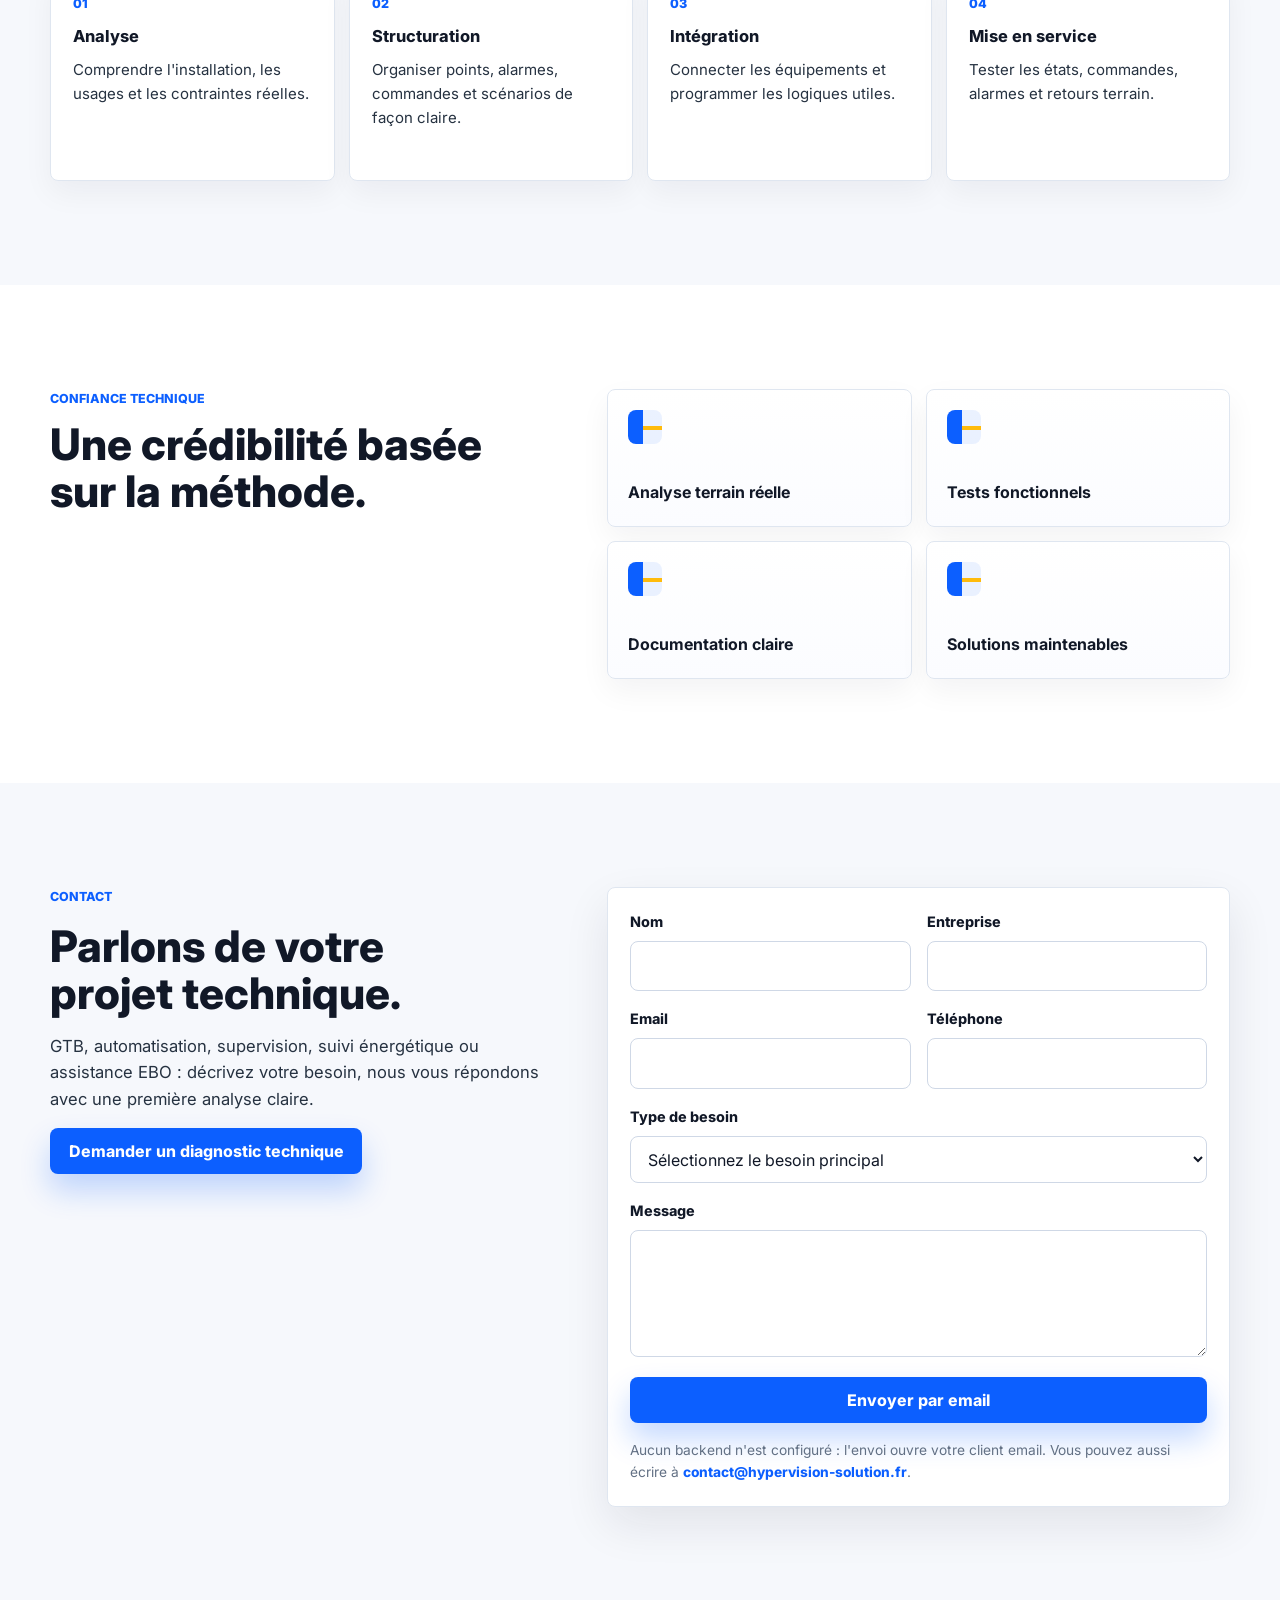
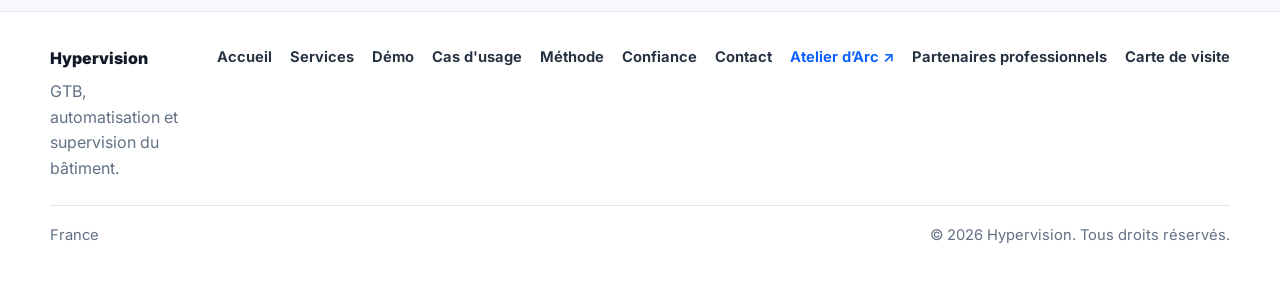
==== commit de97ac63: "Make Atelier d’Arc discoverable in Paris and Essonne in French and English" ====
--- a/index.html
+++ b/index.html
@@ -36,6 +36,7 @@
     <link rel="icon" type="image/png" href="assets/img/favicon.png" />
     <link rel="stylesheet" href="styles.css" />
     <link rel="stylesheet" href="assets/service-guide.css" />
+      <link rel="canonical" href="https://www.hypervision-solution.fr/"><script type="application/ld+json">{"@context": "https://schema.org", "@type": "Organization", "@id": "https://www.hypervision-solution.fr/#organization", "name": "Hypervision Solutions", "url": "https://www.hypervision-solution.fr/", "subOrganization": {"@id": "https://www.hypervision-solution.fr/atelierdarc/#business"}}</script>
   </head>
   <body>
     <header class="site-header">
@@ -231,6 +232,7 @@
     </div>
     <div class="service-guide-together"><div><h3 data-i18n="guideTogetherTitle">Votre projet associe travaux et pilotage ?</h3><p data-i18n="guideTogetherText">Les deux activités peuvent se compléter, de l’installation électrique à son automatisation. Décrivez le projet dans son ensemble : nous définirons avec vous les interventions adaptées.</p></div><a class="service-guide-link" href="#contact"><span data-i18n="guideTogetherLink">Parlons du projet ensemble</span><span aria-hidden="true">↗</span></a></div>
     <a class="service-guide-shortcut" href="/partenaires/" data-i18n="partnersLink">Architectes, syndics, intégrateurs : découvrez notre espace partenaires →</a>
+    <a class="service-guide-shortcut" href="/atelierdarc/en/" lang="en">English-speaking electrical services · Paris & Essonne →</a>
   </div>
 </section>
 
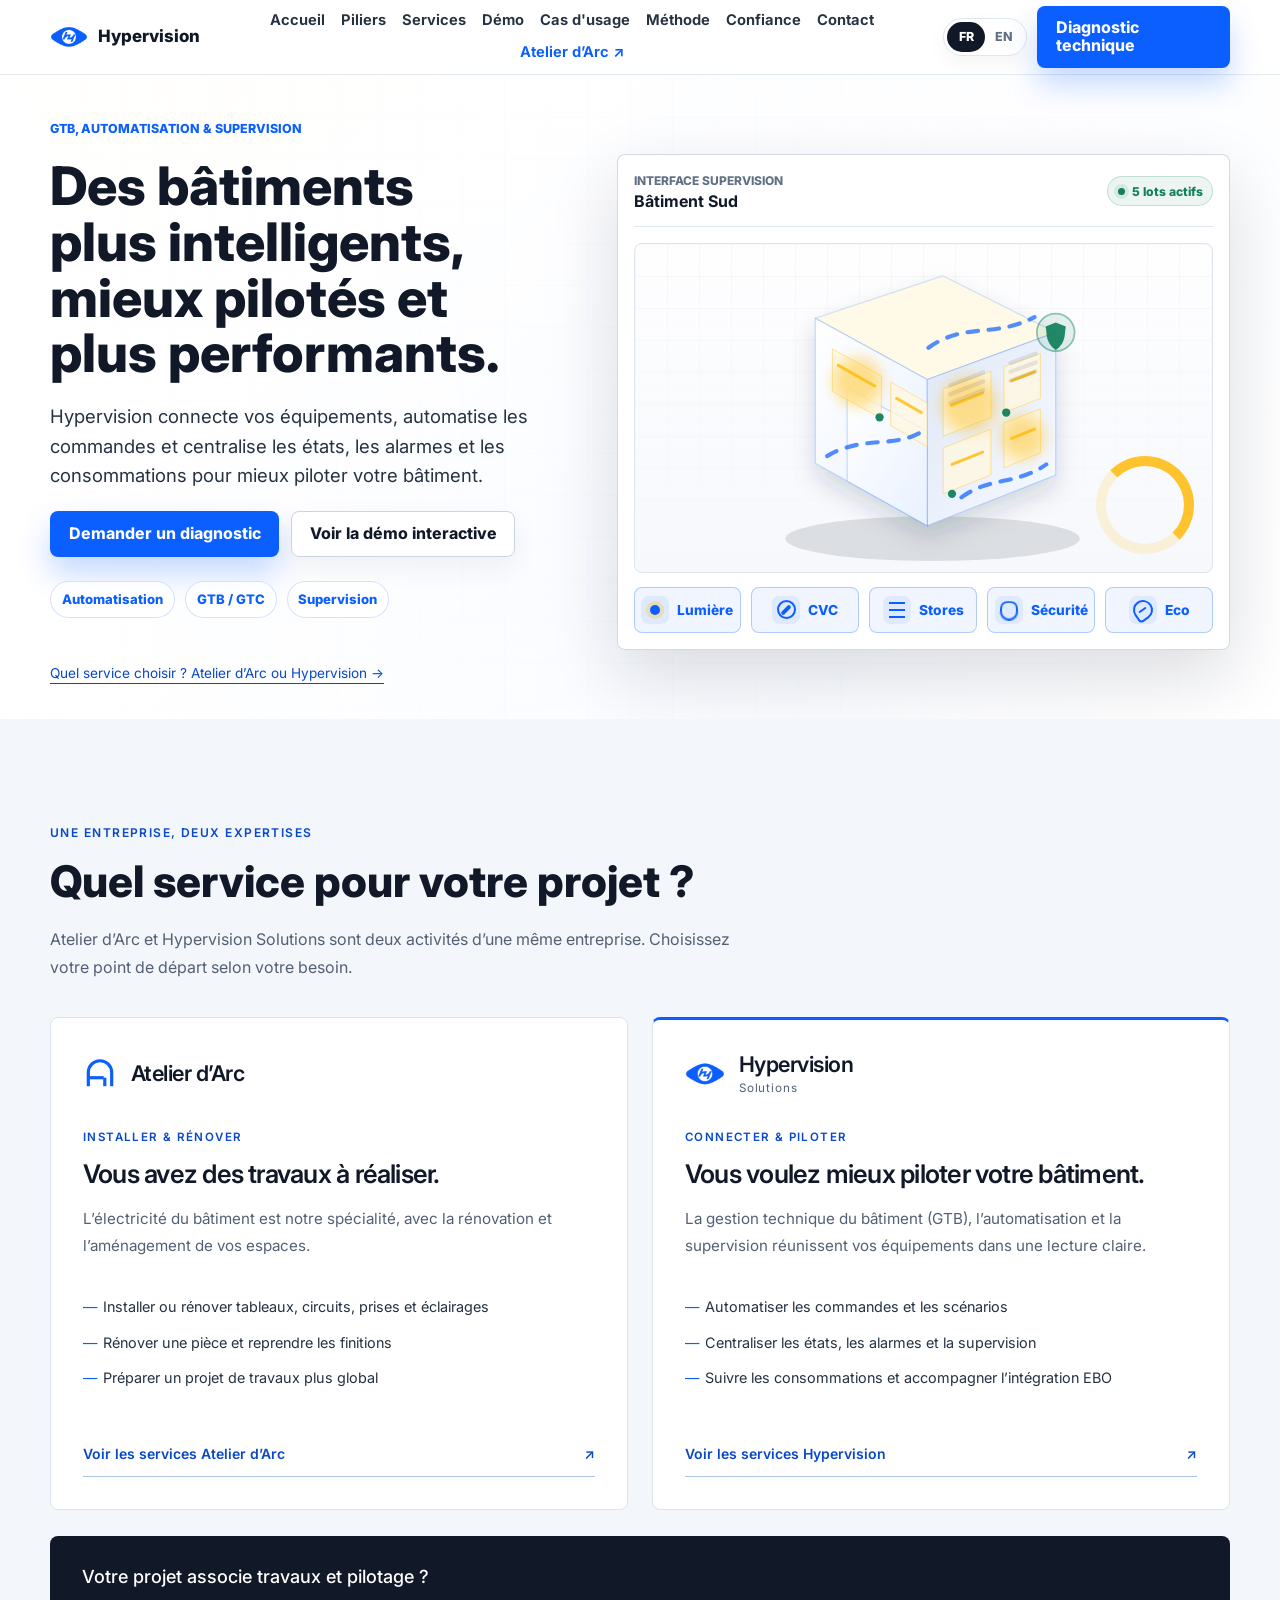
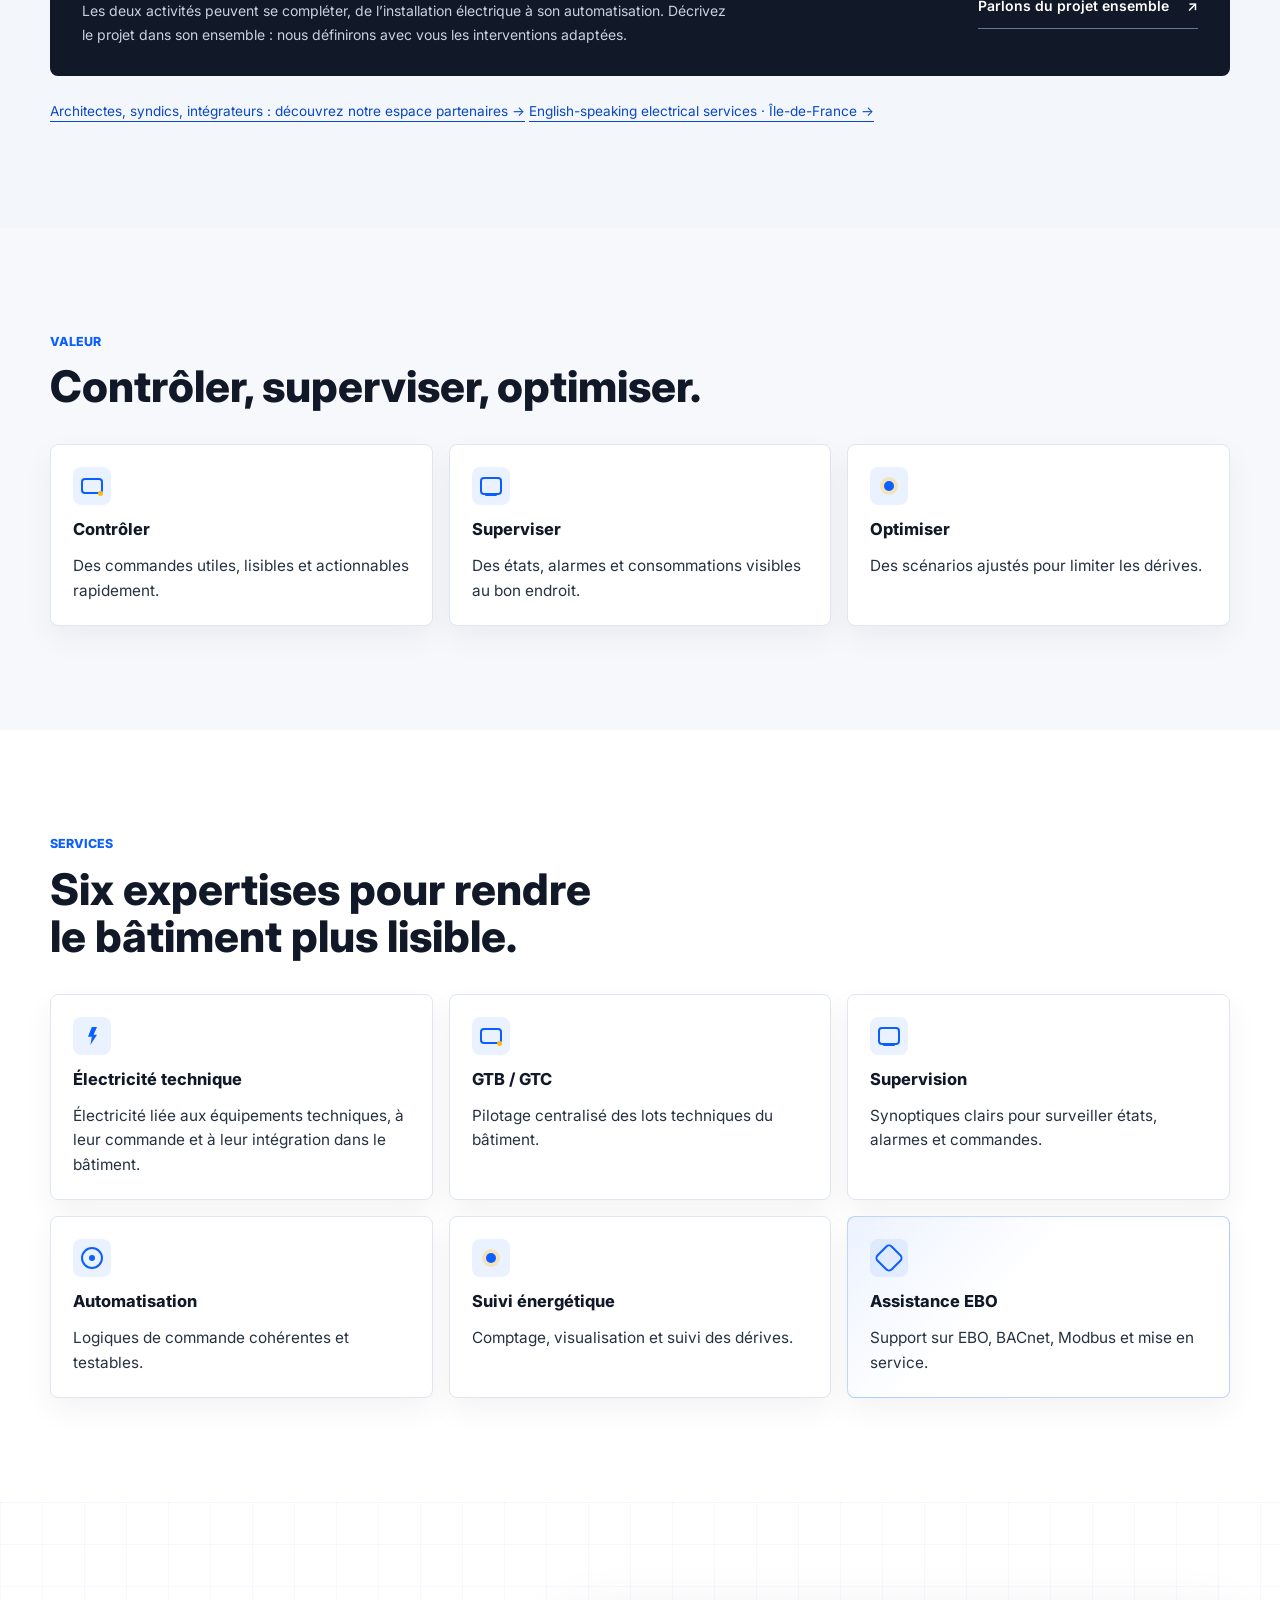
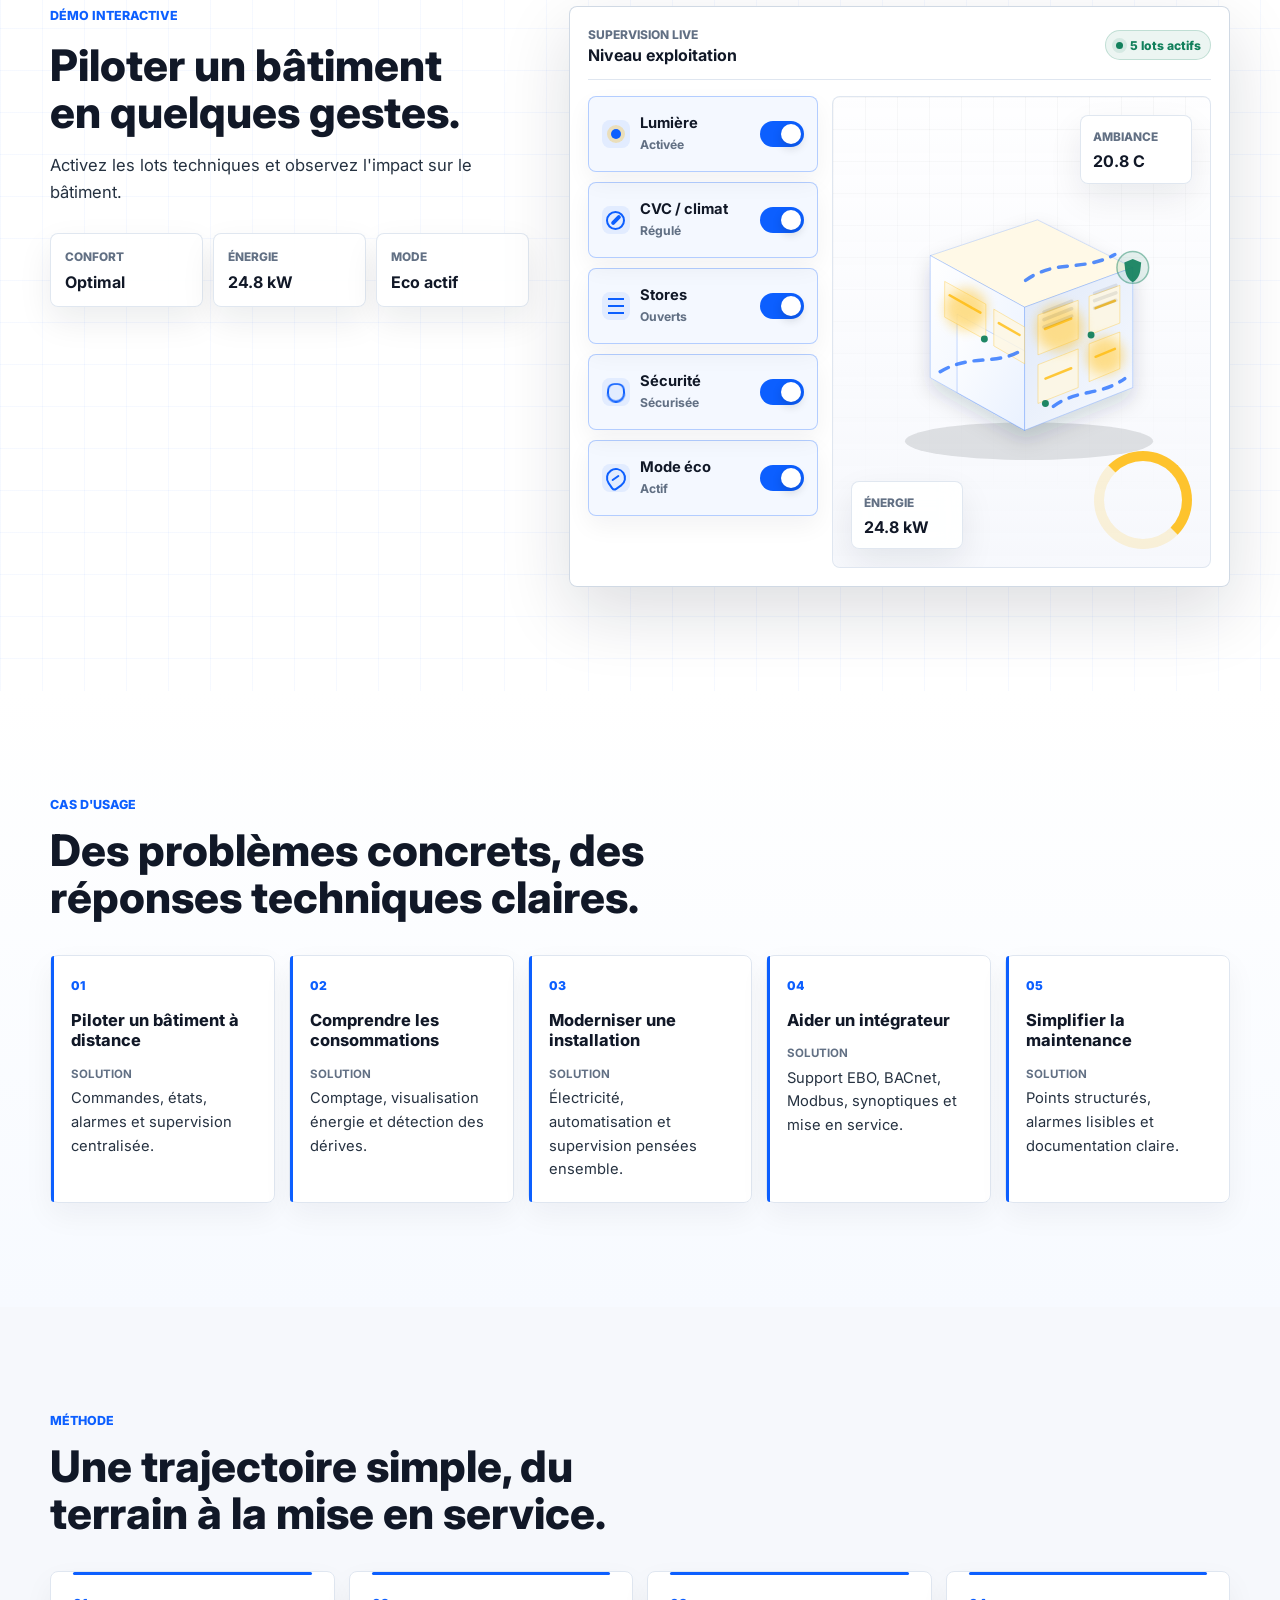
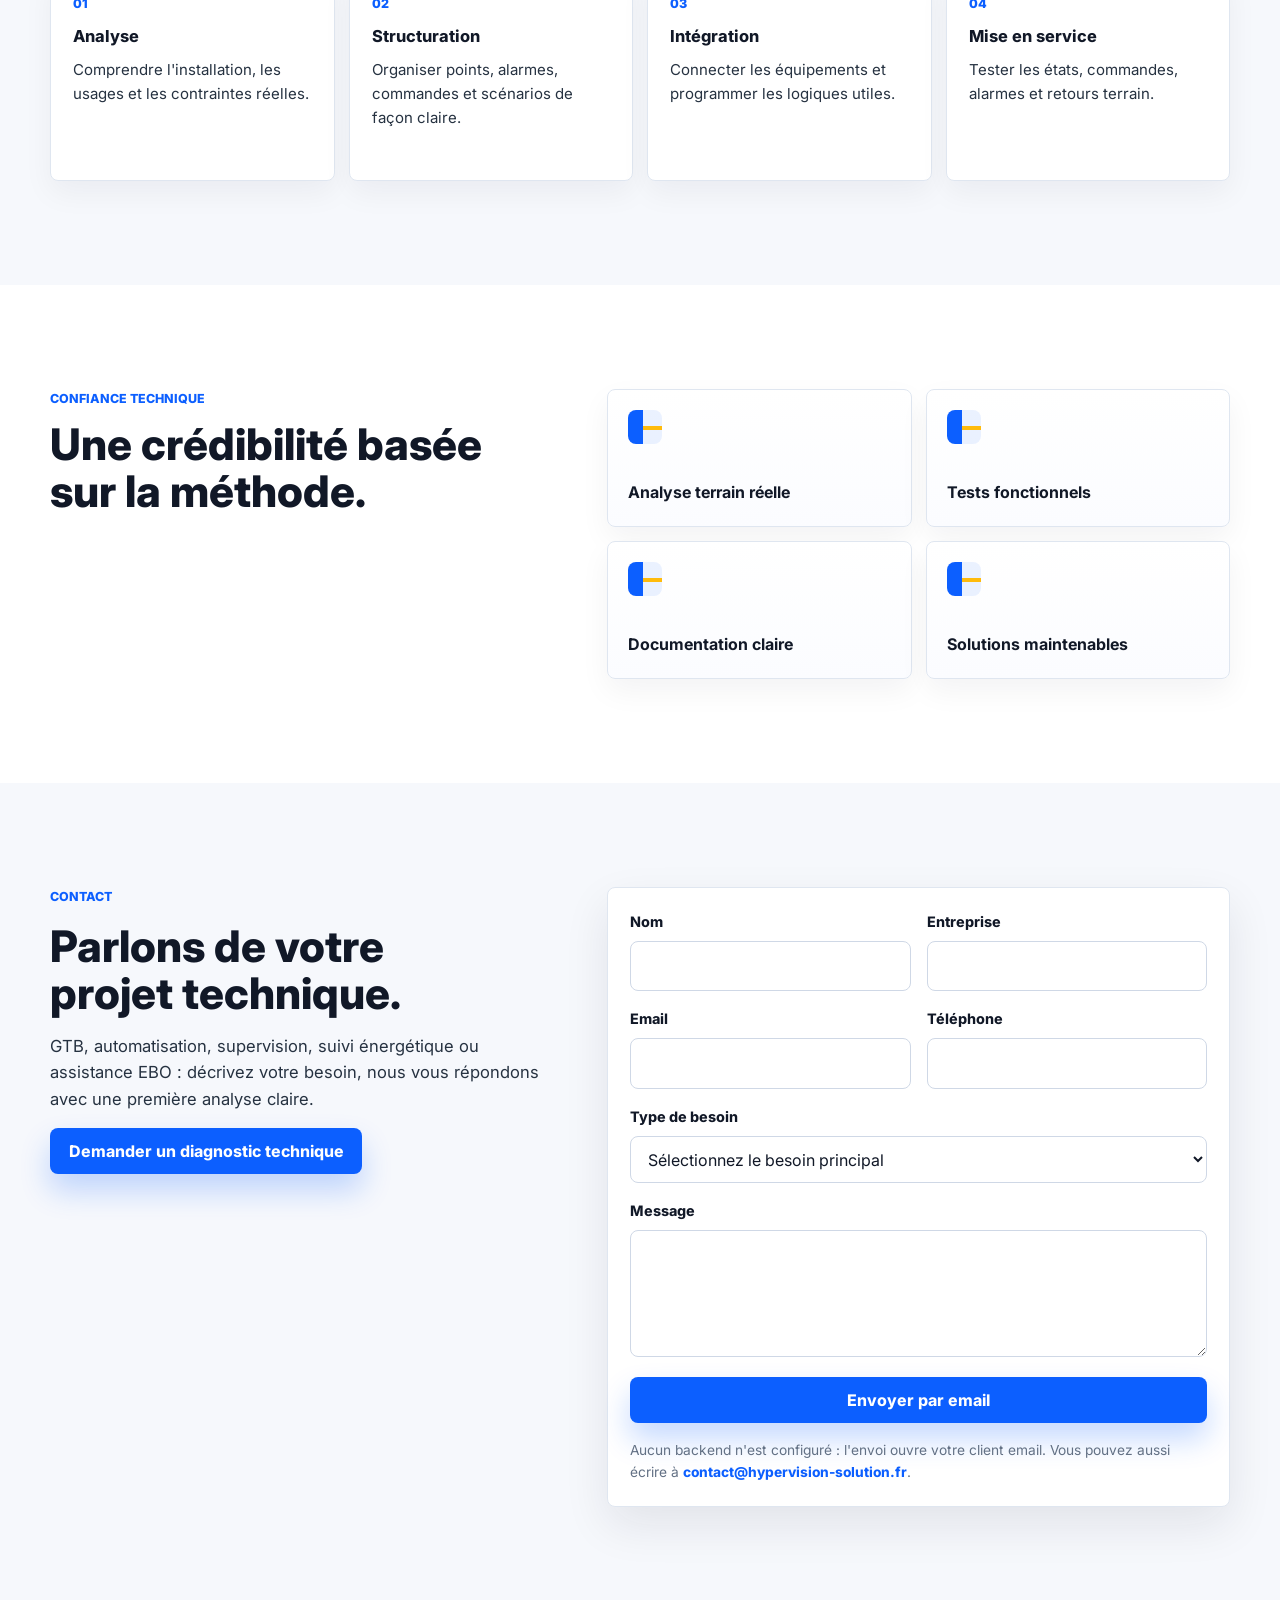
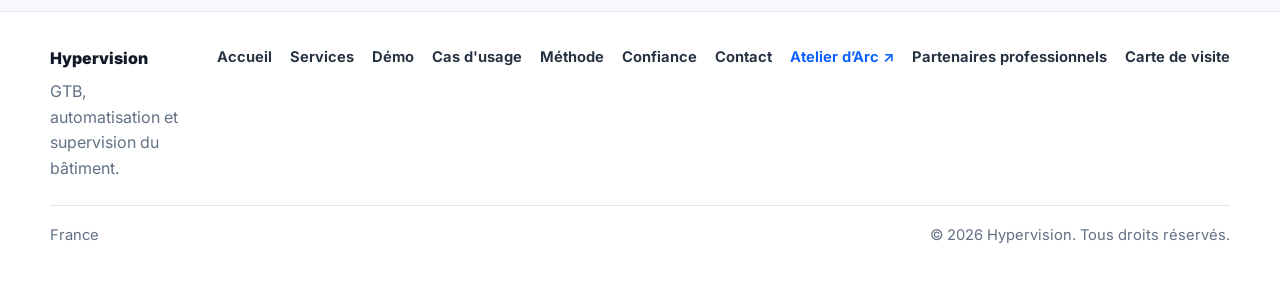
==== commit 5a800b2b: "Present Atelier d’Arc coverage across Île-de-France" ====
--- a/index.html
+++ b/index.html
@@ -232,7 +232,7 @@
     </div>
     <div class="service-guide-together"><div><h3 data-i18n="guideTogetherTitle">Votre projet associe travaux et pilotage ?</h3><p data-i18n="guideTogetherText">Les deux activités peuvent se compléter, de l’installation électrique à son automatisation. Décrivez le projet dans son ensemble : nous définirons avec vous les interventions adaptées.</p></div><a class="service-guide-link" href="#contact"><span data-i18n="guideTogetherLink">Parlons du projet ensemble</span><span aria-hidden="true">↗</span></a></div>
     <a class="service-guide-shortcut" href="/partenaires/" data-i18n="partnersLink">Architectes, syndics, intégrateurs : découvrez notre espace partenaires →</a>
-    <a class="service-guide-shortcut" href="/atelierdarc/en/" lang="en">English-speaking electrical services · Paris & Essonne →</a>
+    <a class="service-guide-shortcut" href="/atelierdarc/en/" lang="en">English-speaking electrical services · Île-de-France →</a>
   </div>
 </section>
 
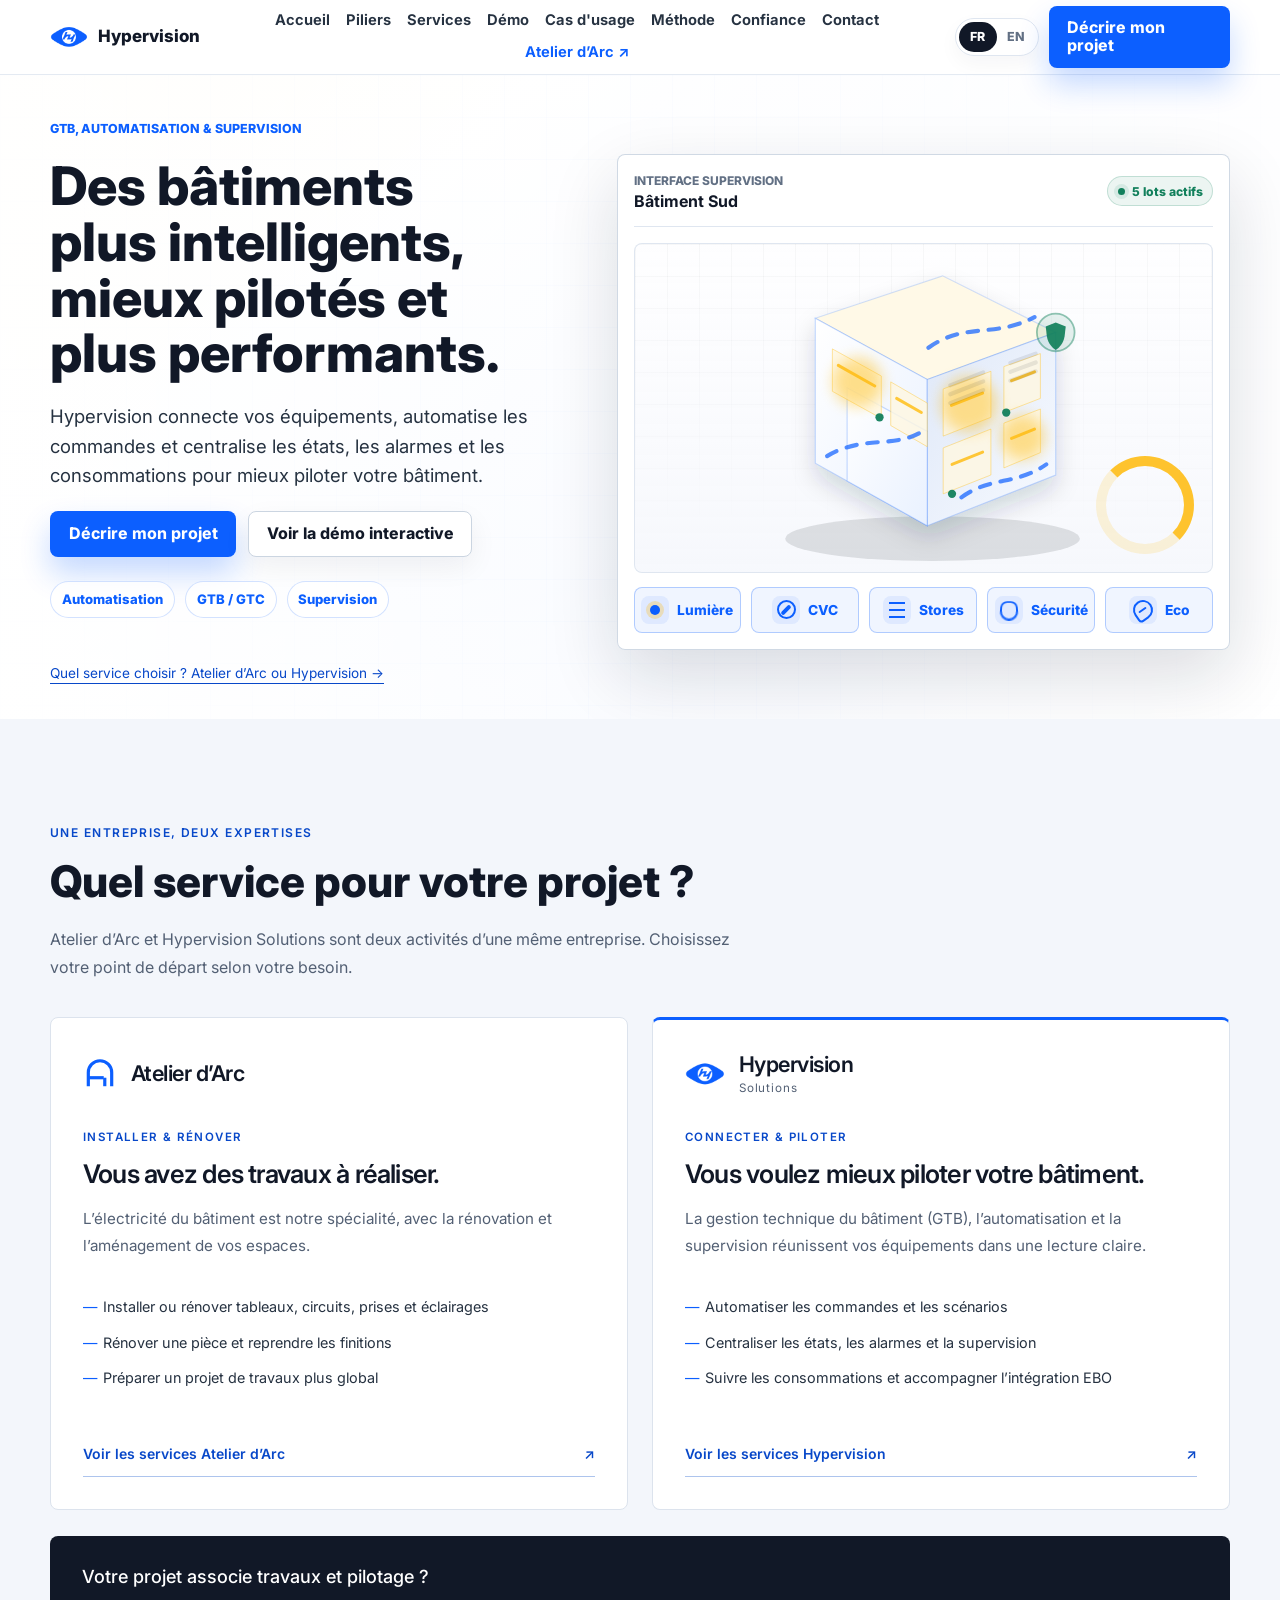
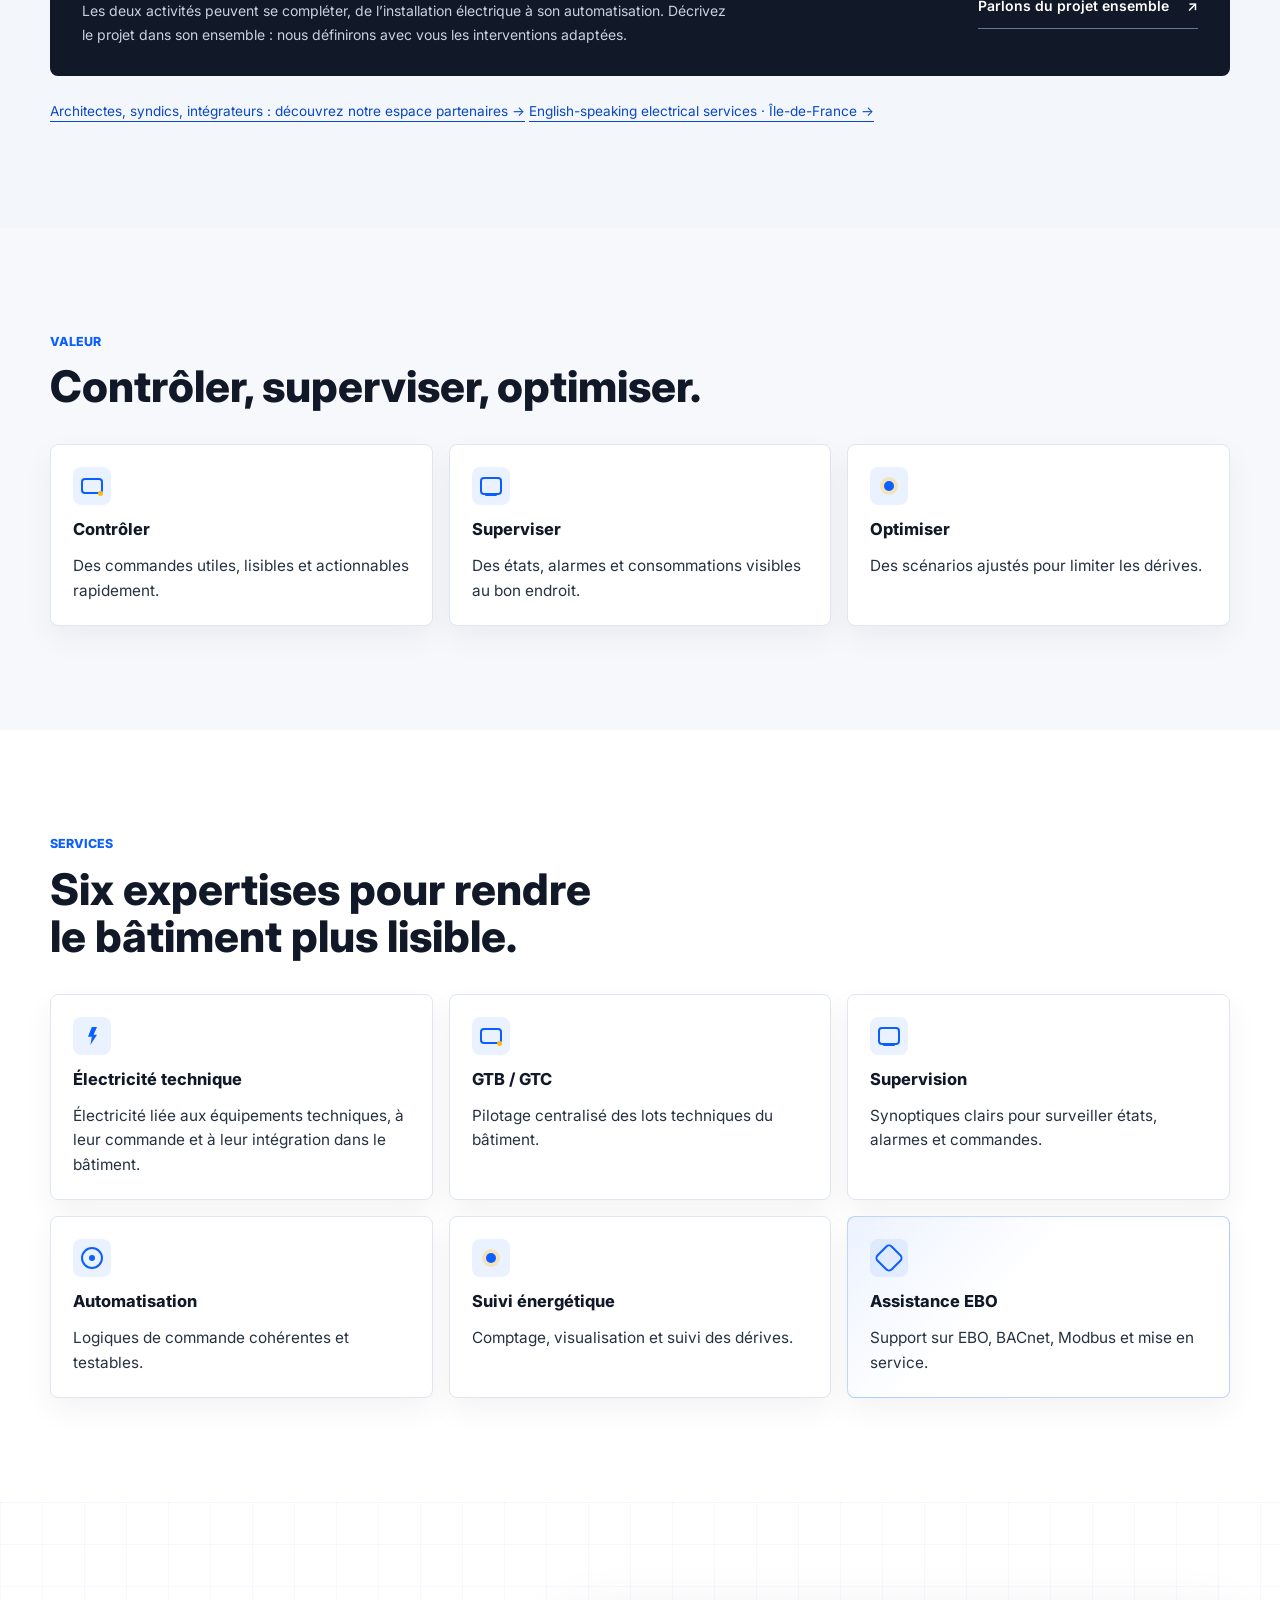
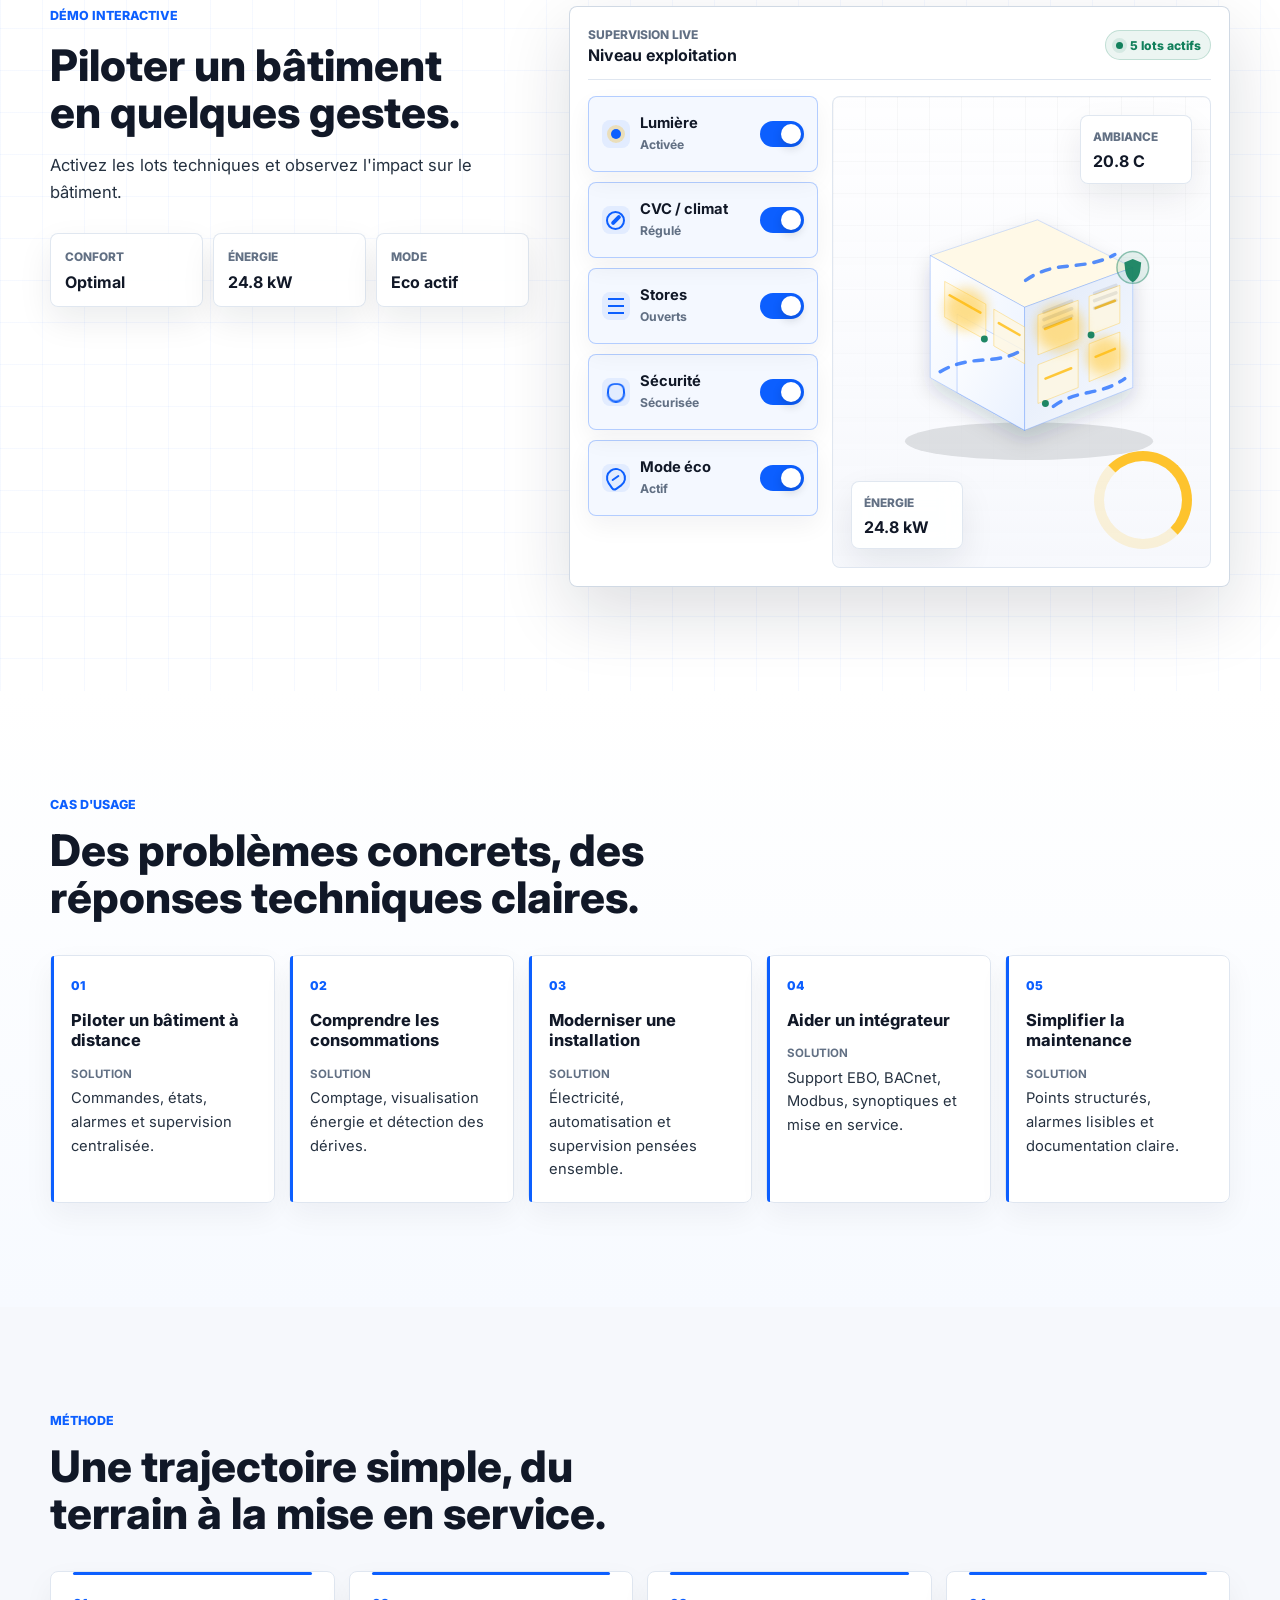
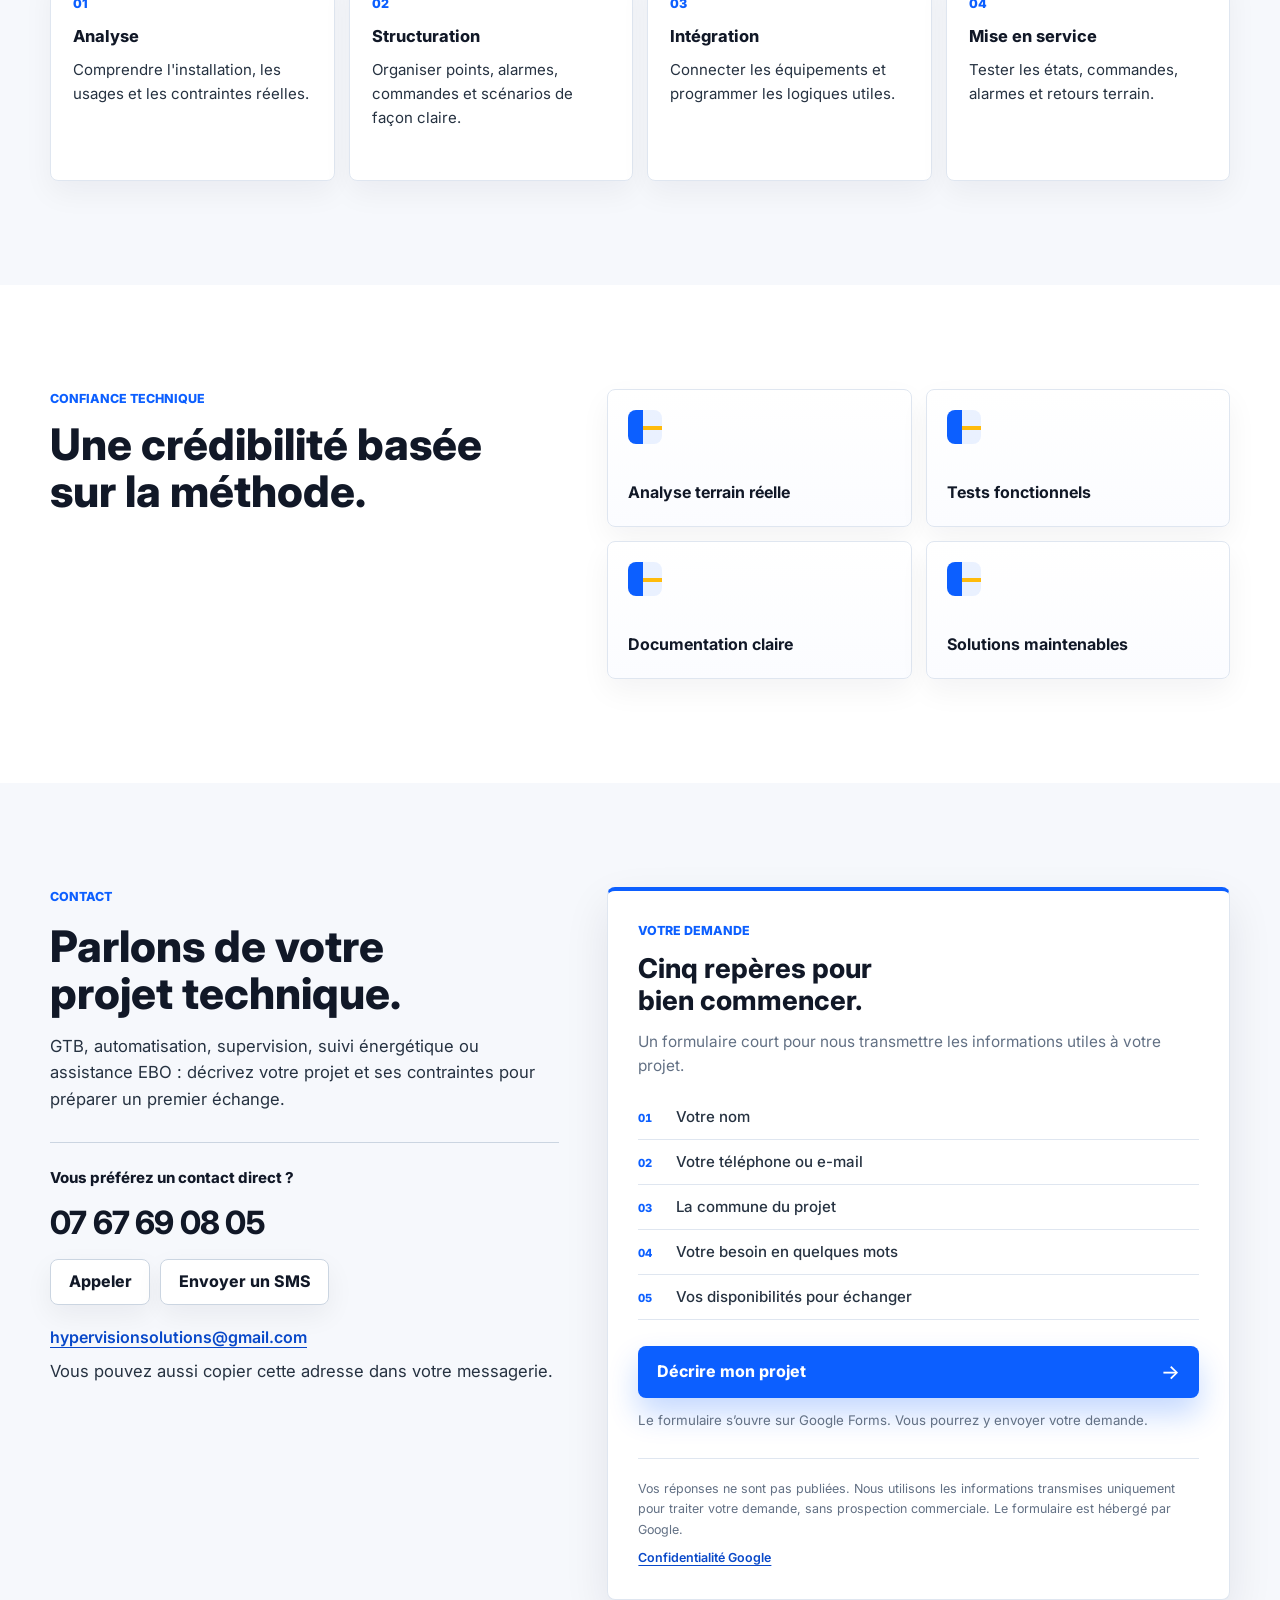
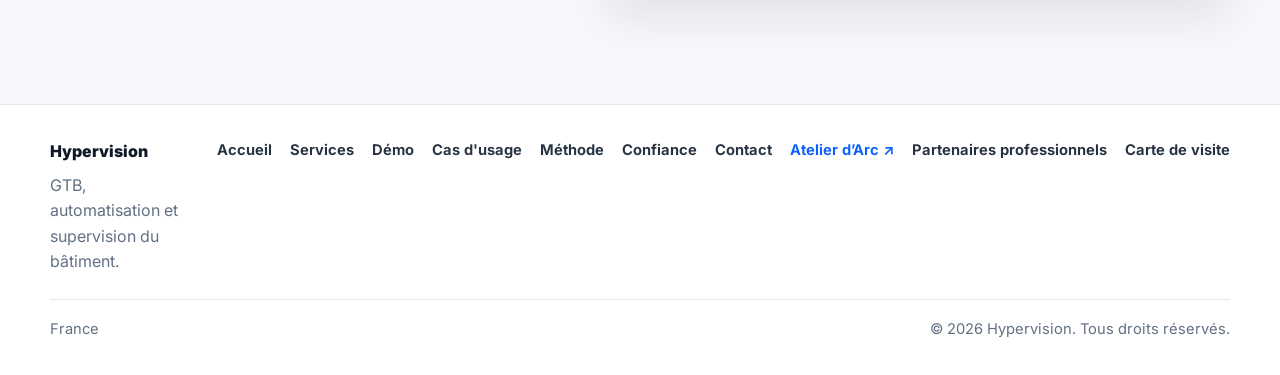
==== commit 4f09ef0d: "Replace email-only enquiry flow with published Google Form" ====
--- a/index.html
+++ b/index.html
@@ -34,7 +34,7 @@
       rel="stylesheet"
     />
     <link rel="icon" type="image/png" href="assets/img/favicon.png" />
-    <link rel="stylesheet" href="styles.css" />
+    <link rel="stylesheet" href="styles.css?v=20261023-r2" />
     <link rel="stylesheet" href="assets/service-guide.css" />
       <link rel="canonical" href="https://www.hypervision-solution.fr/"><script type="application/ld+json">{"@context": "https://schema.org", "@type": "Organization", "@id": "https://www.hypervision-solution.fr/#organization", "name": "Hypervision Solutions", "url": "https://www.hypervision-solution.fr/", "subOrganization": {"@id": "https://www.hypervision-solution.fr/atelierdarc/#business"}}</script>
   </head>
@@ -56,7 +56,7 @@
           <a href="#confiance" data-i18n="navTrust">Confiance</a>
           <a href="#contact" data-i18n="navContact">Contact</a>
           <a class="atelier-link" href="/atelierdarc/">Atelier d’Arc <span aria-hidden="true">↗</span></a>
-          <a class="btn btn-primary nav-mobile-cta" href="#contact" data-i18n="diagnosticCta">Diagnostic technique</a>
+          <a class="btn btn-primary nav-mobile-cta" href="https://docs.google.com/forms/d/e/1FAIpQLSc6zMCpKoXE4PQv0Hb_4swf68fwhIEshXC2OxcMP_kGJmOghg/viewform?usp=header" data-inquiry-form-link data-i18n="inquiryCta">Décrire mon projet</a>
         </div>
 
         <div class="header-actions">
@@ -64,7 +64,7 @@
             <button class="lang-btn is-active" type="button" data-lang="fr" aria-pressed="true">FR</button>
             <button class="lang-btn" type="button" data-lang="en" aria-pressed="false">EN</button>
           </div>
-          <a class="btn btn-primary nav-cta" href="#contact" data-i18n="diagnosticCta">Diagnostic technique</a>
+          <a class="btn btn-primary nav-cta" href="https://docs.google.com/forms/d/e/1FAIpQLSc6zMCpKoXE4PQv0Hb_4swf68fwhIEshXC2OxcMP_kGJmOghg/viewform?usp=header" data-inquiry-form-link data-i18n="inquiryCta">Décrire mon projet</a>
           <button class="menu-toggle" type="button" aria-controls="site-navigation" aria-expanded="false">
             <span class="menu-line"></span>
             <span class="menu-line"></span>
@@ -85,7 +85,7 @@
               Hypervision connecte vos équipements, automatise les commandes et centralise les états, les alarmes et les consommations pour mieux piloter votre bâtiment.
             </p>
             <div class="hero-actions">
-              <a class="btn btn-primary" href="#contact" data-i18n="heroPrimary">Demander un diagnostic</a>
+              <a class="btn btn-primary" href="https://docs.google.com/forms/d/e/1FAIpQLSc6zMCpKoXE4PQv0Hb_4swf68fwhIEshXC2OxcMP_kGJmOghg/viewform?usp=header" data-inquiry-form-link data-i18n="inquiryCta">Décrire mon projet</a>
               <a class="btn btn-secondary" href="#demo" data-i18n="heroSecondary">Voir la d&eacute;mo interactive</a>
             </div>
             <div class="hero-signals" aria-label="Expertises cl&eacute;s">
@@ -574,58 +574,50 @@
         </div>
       </section>
 
-      <section class="section contact-section" id="contact">
+      <section class="section contact-section" id="contact" aria-labelledby="contact-title">
         <div class="container contact-grid">
           <div class="contact-copy reveal">
             <p class="eyebrow" data-i18n="contactEyebrow">Contact</p>
-            <h2 data-i18n="contactTitle">Parlons de votre projet technique.</h2>
+            <h2 id="contact-title" data-i18n="contactTitle">Parlons de votre projet technique.</h2>
             <p data-i18n="contactText">
-              GTB, automatisation, supervision, suivi énergétique ou assistance EBO : d&eacute;crivez votre besoin, nous vous r&eacute;pondons avec une premi&egrave;re analyse claire.
+              GTB, automatisation, supervision, suivi énergétique ou assistance EBO : décrivez votre projet et ses contraintes pour préparer un premier échange.
             </p>
-            <a class="btn btn-primary" href="#lead-form" data-i18n="contactCta">Demander un diagnostic technique</a>
-          </div>
-
-          <form class="lead-form reveal" id="lead-form" action="mailto:contact@hypervision-solution.fr" method="post" enctype="text/plain">
-            <div class="form-row">
-              <label for="name" data-i18n="formName">Nom</label>
-              <input id="name" name="name" type="text" autocomplete="name" required />
-            </div>
-            <div class="form-row">
-              <label for="company" data-i18n="formCompany">Entreprise</label>
-              <input id="company" name="company" type="text" autocomplete="organization" />
-            </div>
-            <div class="form-row">
-              <label for="email" data-i18n="formEmail">Email</label>
-              <input id="email" name="email" type="email" autocomplete="email" required />
-            </div>
-            <div class="form-row">
-              <label for="phone" data-i18n="formPhone">T&eacute;l&eacute;phone</label>
-              <input id="phone" name="phone" type="tel" autocomplete="tel" />
-            </div>
-            <div class="form-row form-row-full">
-              <label for="need" data-i18n="formNeed">Type de besoin</label>
-              <select id="need" name="need" required>
-                <option value="" selected disabled data-i18n="formNeedPlaceholder">S&eacute;lectionnez le besoin principal</option>
-                <option value="electricite-technique" data-i18n="formOptionElectrical">&Eacute;lectricit&eacute; technique</option>
-                <option value="gtb-supervision" data-i18n="formOptionBms">GTB / supervision</option>
-                <option value="automatisation" data-i18n="formOptionAutomation">Automatisation</option>
-                <option value="suivi-energetique" data-i18n="formOptionEnergy">Suivi &eacute;nerg&eacute;tique</option>
-                <option value="assistance-ebo" data-i18n="formOptionEbo">Assistance EBO / int&eacute;grateur</option>
-                <option value="autre" data-i18n="formOptionOther">Autre demande technique</option>
-              </select>
-            </div>
-            <div class="form-row form-row-full">
-              <label for="message" data-i18n="formMessage">Message</label>
-              <textarea id="message" name="message" rows="4" required></textarea>
-            </div>
-            <button class="btn btn-primary form-submit" type="submit" data-i18n="formSubmit">
-              Envoyer par email
-            </button>
-            <p class="form-fallback">
-              <span data-i18n="formFallback">Aucun backend n'est configur&eacute; : l'envoi ouvre votre client email. Vous pouvez aussi &eacute;crire &agrave;</span>
-              <a href="mailto:contact@hypervision-solution.fr">contact@hypervision-solution.fr</a>.
-            </p>
-          </form>
+            <div class="contact-direct">
+              <h3 data-i18n="contactDirectTitle">Vous préférez un contact direct ?</h3>
+              <a class="contact-phone" href="tel:+33767690805">07 67 69 08 05</a>
+              <div class="contact-direct-actions">
+                <a class="btn btn-secondary" href="tel:+33767690805" data-i18n="contactCall">Appeler</a>
+                <a class="btn btn-secondary" href="sms:+33767690805" data-i18n="contactSms">Envoyer un SMS</a>
+              </div>
+              <a class="contact-email" href="mailto:hypervisionsolutions@gmail.com">hypervisionsolutions@gmail.com</a>
+              <p class="contact-direct-note" data-i18n="contactDirectNote">Vous pouvez aussi copier cette adresse dans votre messagerie.</p>
+            </div>
+          </div>
+
+          <article class="inquiry-panel reveal" aria-labelledby="inquiry-title">
+            <div class="inquiry-heading">
+              <p class="eyebrow" data-i18n="inquiryEyebrow">Votre demande</p>
+              <h3 id="inquiry-title" data-i18n="inquiryTitle">Cinq repères pour bien commencer.</h3>
+              <p data-i18n="inquiryIntro">Un formulaire court pour nous transmettre les informations utiles à votre projet.</p>
+            </div>
+            <ol class="inquiry-details" role="list">
+              <li><span class="inquiry-number" aria-hidden="true">01</span><span data-i18n="inquiryName">Votre nom</span></li>
+              <li><span class="inquiry-number" aria-hidden="true">02</span><span data-i18n="inquiryContact">Votre téléphone ou e-mail</span></li>
+              <li><span class="inquiry-number" aria-hidden="true">03</span><span data-i18n="inquiryTown">La commune du projet</span></li>
+              <li><span class="inquiry-number" aria-hidden="true">04</span><span data-i18n="inquiryNeed">Votre besoin en quelques mots</span></li>
+              <li><span class="inquiry-number" aria-hidden="true">05</span><span data-i18n="inquiryAvailability">Vos disponibilités pour échanger</span></li>
+            </ol>
+            <div class="inquiry-action">
+              <a class="btn btn-primary inquiry-link" href="https://docs.google.com/forms/d/e/1FAIpQLSc6zMCpKoXE4PQv0Hb_4swf68fwhIEshXC2OxcMP_kGJmOghg/viewform?usp=header" data-inquiry-form-link aria-describedby="inquiry-destination">
+                <span data-i18n="inquiryCta">Décrire mon projet</span><span aria-hidden="true">→</span>
+              </a>
+              <p id="inquiry-destination" data-i18n="inquiryDestination">Le formulaire s’ouvre sur Google Forms. Vous pourrez y envoyer votre demande.</p>
+            </div>
+            <div class="inquiry-privacy">
+              <p data-i18n="inquiryPrivacy">Vos réponses ne sont pas publiées. Nous utilisons les informations transmises uniquement pour traiter votre demande, sans prospection commerciale. Le formulaire est hébergé par Google.</p>
+              <a href="https://policies.google.com/privacy" data-i18n="inquiryPrivacyLink">Confidentialité Google</a>
+            </div>
+          </article>
         </div>
       </section>
     </main>
@@ -655,6 +647,6 @@
       </div>
     </footer>
 
-    <script src="script.js"></script>
+    <script src="script.js?v=20261023-r2"></script>
   </body>
 </html>
--- a/styles.css
+++ b/styles.css
@@ -1273,29 +1273,153 @@
   color: var(--ink);
 }
 
-.contact-copy .btn {
-  width: fit-content;
-}
-
-.lead-form {
-  display: grid;
-  grid-template-columns: repeat(2, minmax(0, 1fr));
+.contact-direct {
+  display: grid;
+  justify-items: start;
   gap: 16px;
-  padding: 22px;
+  margin-top: 14px;
+  padding-top: 26px;
+  border-top: 1px solid var(--line-strong);
+}
+
+.contact-direct h3 {
+  font-size: 0.94rem;
+}
+
+.contact-phone {
+  color: var(--ink);
+  font-size: clamp(1.65rem, 3vw, 2rem);
+  font-weight: 760;
+  line-height: 1.2;
+  letter-spacing: -0.025em;
+  text-decoration: none;
+}
+
+.contact-phone:hover,
+.contact-email:hover {
+  color: var(--blue-700);
+}
+
+.contact-direct-actions {
+  display: flex;
+  flex-wrap: wrap;
+  gap: 10px;
+}
+
+.contact-email {
+  max-width: 100%;
+  margin-top: 4px;
+  color: var(--blue-700);
+  font-weight: 600;
+  overflow-wrap: anywhere;
+  text-underline-offset: 4px;
+  user-select: all;
+}
+
+.contact-copy .contact-direct-note {
+  margin-top: -8px;
+  color: var(--muted);
+  font-size: 0.84rem;
+}
+
+.inquiry-panel {
+  display: grid;
+  gap: 26px;
+  min-width: 0;
+  padding: 30px;
   border: 1px solid var(--line);
+  border-top: 4px solid var(--blue);
   border-radius: var(--radius);
   background: var(--white);
   box-shadow: var(--shadow-soft);
 }
 
-.form-row {
-  display: grid;
+.inquiry-heading {
+  display: grid;
+  gap: 12px;
+}
+
+.inquiry-heading h3 {
+  max-width: 440px;
+  font-size: clamp(1.4rem, 2.4vw, 1.7rem);
+  line-height: 1.2;
+  text-wrap: balance;
+}
+
+.inquiry-heading > p:last-child {
+  font-size: 0.96rem;
+}
+
+.inquiry-details {
+  display: grid;
+  gap: 0;
+  margin: 0;
+  padding: 0;
+  list-style: none;
+}
+
+.inquiry-details li {
+  display: grid;
+  grid-template-columns: 24px minmax(0, 1fr);
+  align-items: baseline;
+  gap: 14px;
+  padding: 10px 0;
+  border-bottom: 1px solid var(--line);
+  color: var(--ink-2);
+  font-size: 0.94rem;
+  font-weight: 500;
+}
+
+.inquiry-details li:first-child {
+  padding-top: 0;
+}
+
+.inquiry-number {
+  color: var(--blue);
+  font-size: 0.7rem;
+  font-weight: 800;
+  font-variant-numeric: tabular-nums;
+}
+
+.inquiry-action {
+  display: grid;
+  gap: 12px;
+}
+
+.inquiry-link {
+  justify-content: space-between;
+  gap: 20px;
+  min-height: 52px;
+  padding-inline: 18px;
+}
+
+.inquiry-link > span:last-child {
+  font-size: 1.25rem;
+  font-weight: 500;
+}
+
+.inquiry-action p {
+  font-size: 0.83rem;
+}
+
+.inquiry-privacy {
+  display: grid;
+  justify-items: start;
   gap: 8px;
-}
-
-.form-row-full,
-.form-submit {
-  grid-column: 1 / -1;
+  padding-top: 20px;
+  border-top: 1px solid var(--line);
+  font-size: 0.78rem;
+  line-height: 1.65;
+}
+
+.inquiry-privacy a {
+  color: var(--blue-700);
+  font-weight: 600;
+  text-underline-offset: 3px;
+}
+
+.inquiry-privacy a:hover {
+  color: var(--ink);
 }
 
 label {
@@ -1324,27 +1448,6 @@
 select:hover,
 textarea:hover {
   border-color: rgba(12, 95, 255, 0.52);
-}
-
-.form-submit {
-  width: 100%;
-  margin-top: 4px;
-}
-
-.form-fallback {
-  grid-column: 1 / -1;
-  color: var(--muted);
-  font-size: 0.86rem;
-}
-
-.form-fallback a {
-  color: var(--blue);
-  font-weight: 760;
-  text-decoration: none;
-}
-
-.form-fallback a:hover {
-  text-decoration: underline;
 }
 
 .site-footer {
@@ -1533,15 +1636,6 @@
     min-height: 300px;
   }
 
-  .lead-form {
-    grid-template-columns: 1fr;
-  }
-
-  .form-row-full,
-  .form-submit {
-    grid-column: auto;
-  }
-
   .footer-grid {
     grid-template-columns: 1fr;
   }
@@ -1595,9 +1689,13 @@
   }
 
   .demo-shell-compact,
-  .demo-shell-large,
-  .lead-form {
+  .demo-shell-large {
     padding: 12px;
+  }
+
+  .inquiry-panel {
+    gap: 24px;
+    padding: 24px 20px;
   }
 
   .demo-topbar {
